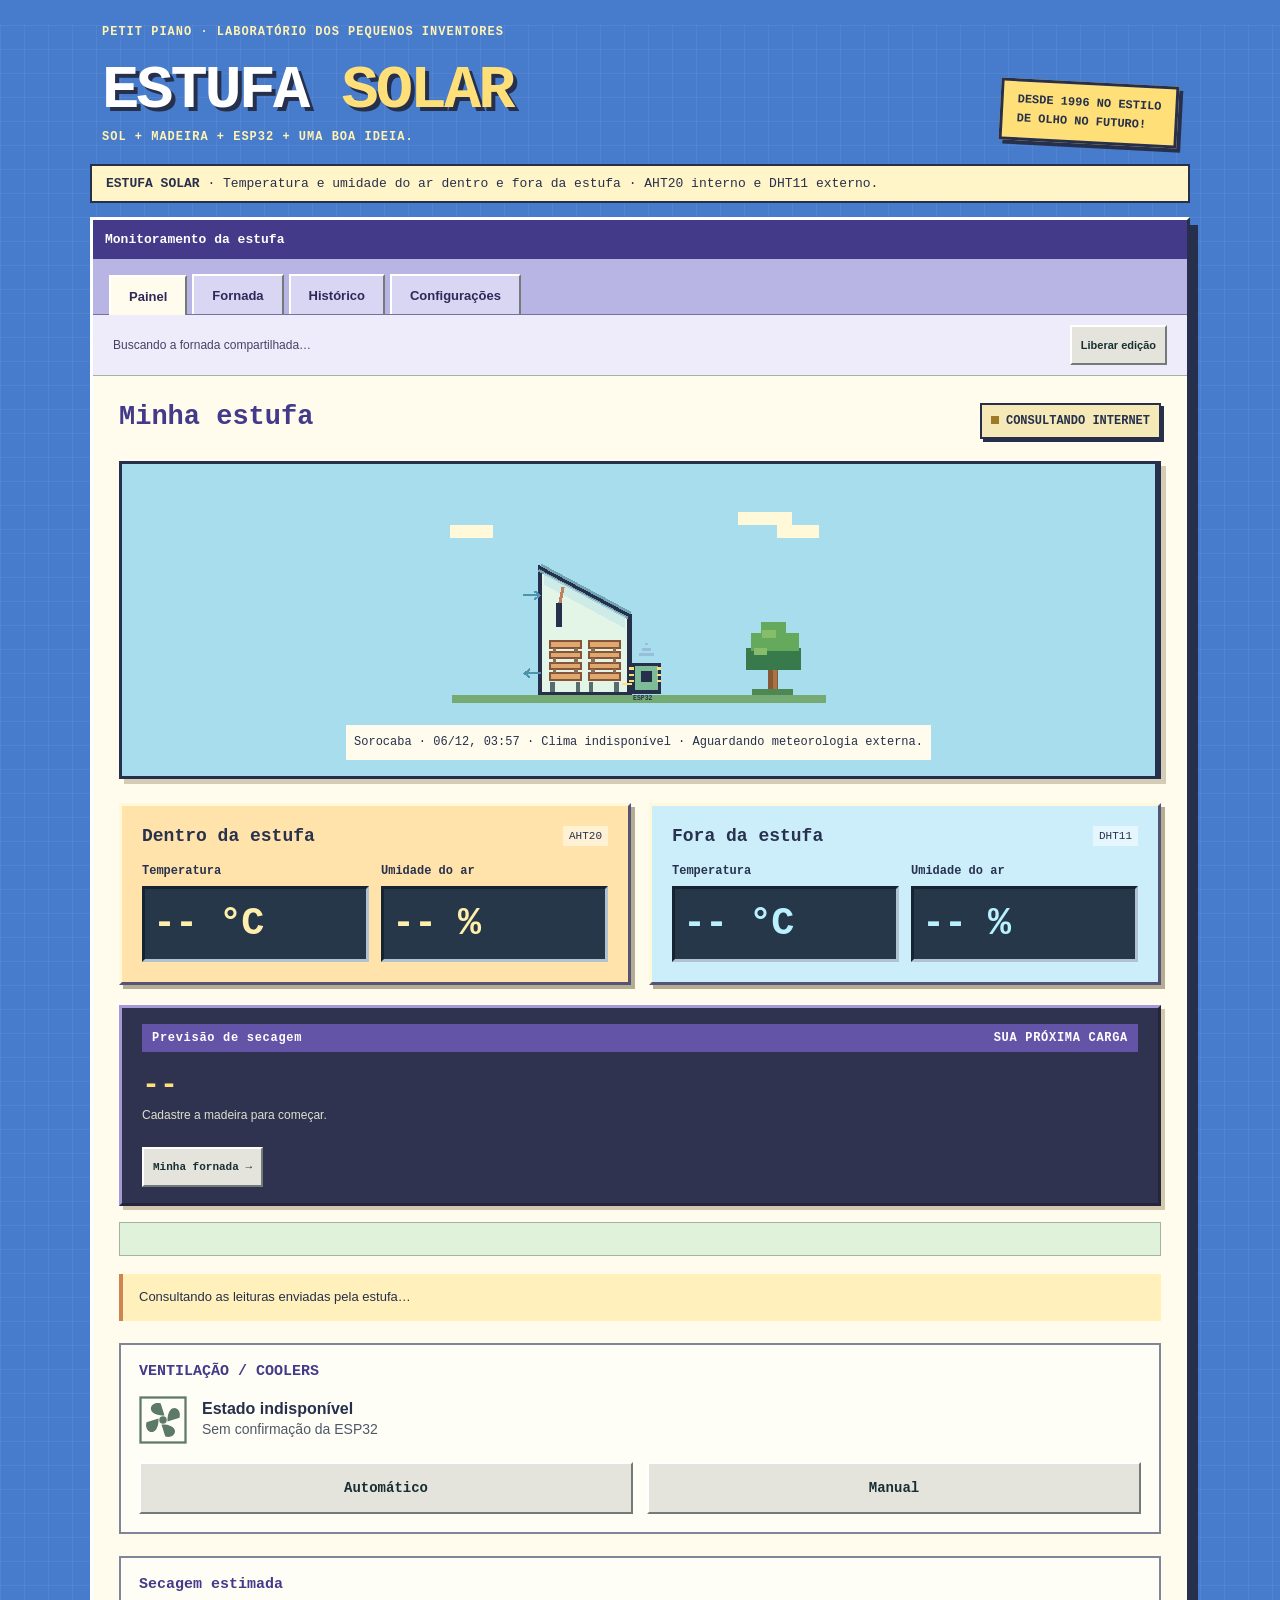
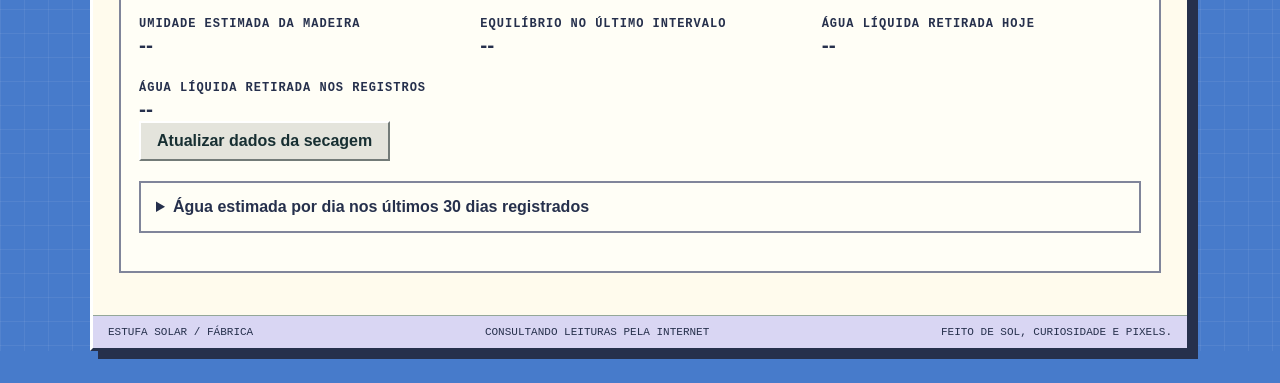
==== Estufa-Laboratorio.html @ 52ed2763 "Add files via upload" ====
<!doctype html>

<html lang="pt-BR">

<head><meta http-equiv="Content-Security-Policy" content="default-src 'self'; connect-src https://api.open-meteo.com https://geocoding-api.open-meteo.com https://power.larc.nasa.gov https://estufa-api.josequiriri132.workers.dev; img-src 'self' data:; style-src 'self' 'unsafe-inline'; script-src 'self' 'unsafe-inline'; base-uri 'none'; form-action 'none'"><meta charset="utf-8"><meta name="viewport" content="width=device-width,initial-scale=1"><meta name="theme-color" content="#092f38"><title>Estufa Solar — Fornadas e Secagem</title>

<style>

:root{font-family:Arial,Helvetica,sans-serif;color:#122c30;background:#103b43;font-size:15px}*{box-sizing:border-box}body{margin:0;background-image:radial-gradient(#ffffff19 1px,transparent 1px);background-size:12px 12px}a{color:#003b9a}button,input,select{font:inherit}button,.button{cursor:pointer;padding:9px 16px;background:#e4e4dc;color:#172f32;border:2px solid;border-color:#fff #737b78 #737b78 #fff;text-decoration:none;display:inline-block;font-weight:bold}button:hover,.button:hover{background:#f6f2d8}button:active{border-color:#737b78 #fff #fff #737b78}button:disabled{cursor:not-allowed;opacity:.55}.masthead{max-width:1100px;margin:30px auto 0;color:#fff;padding:0 12px}.eyebrow{font:12px 'Courier New',monospace;letter-spacing:2px;color:#acd4c9}.heading{display:flex;align-items:end;justify-content:space-between;gap:20px;margin:12px 0 20px}h1{font:700 clamp(26px,5vw,46px) 'Courier New',monospace;margin:4px 0;letter-spacing:-2px}h1 span{color:#ebd78c}.stamp{border:1px solid #94aca4;padding:9px 14px;font:12px 'Courier New',monospace;line-height:1.6;color:#d1e5da}.window{max-width:1100px;margin:0 auto 32px;background:#c7cfca;border:3px solid;border-color:#ebeee7 #16333b #16333b #ebeee7;box-shadow:10px 10px 0 #062a30}.titlebar{background:#092f38;color:#fff;display:flex;justify-content:space-between;align-items:center;padding:8px 12px;font:700 13px 'Courier New',monospace}.titlebar small{color:#e4d38d}.nav{padding:12px 16px 0;display:flex;gap:5px;border-bottom:1px solid #86998d}.nav button{padding:10px 18px;font-size:13px;border-bottom:0}.nav button[aria-selected=true]{background:#f5f3e7;transform:translateY(1px)}.content{background:#f5f3e7;padding:26px}.intro{display:flex;align-items:center;justify-content:space-between;gap:18px;margin-bottom:22px}h2{font:700 24px 'Courier New',monospace;margin:0 0 7px}.muted{color:#526a65;font-size:13px;line-height:1.6}.badge{white-space:nowrap;font:700 12px 'Courier New',monospace;border:1px solid #bba555;padding:9px;background:#f5e9b7}.badge.offline{background:#f3d7cb;border-color:#a45440}.badge.offline .dot{background:#a45440}.badge.online{background:#d2e8cc;border-color:#6b9364}.dot{display:inline-block;width:8px;height:8px;background:#9d7928;margin-right:7px}.online .dot{background:#2e7147}.meters{display:grid;grid-template-columns:1fr 1fr;gap:16px}.meter{background:#e3e7dc;padding:19px;border:1px solid #a3b3a6;position:relative}.label{font:700 12px 'Courier New',monospace;letter-spacing:1px}.display{background:#122d2c;color:#d6e7a8;padding:18px 15px;margin:14px 0 10px;font:700 clamp(38px,7vw,60px) 'Courier New',monospace;box-shadow:inset 2px 2px 0 #071e20;letter-spacing:-3px}.unit{font-size:25px;letter-spacing:0;color:#94bda5}.notice{padding:13px 16px;background:#f3e9bf;border-left:4px solid #ac8d38;margin:18px 0;font-size:13px;line-height:1.6}.lower{display:grid;grid-template-columns:1.15fr 1fr;gap:16px;margin:22px 0}.box{border:1px solid #a4b3a4;padding:18px;background:#fffef6}h3{font:700 15px 'Courier New',monospace;margin:0 0 16px}.readout{display:flex;justify-content:space-between;gap:15px;padding:10px 0;border-bottom:1px dotted #bec8bb;font-size:13px}.readout:last-child{border:0}.controls{display:flex;gap:8px;flex-wrap:wrap;margin:16px 0}.controls button{font-size:12px}.machine{display:flex;gap:15px;align-items:center}.fan{width:48px;height:48px;flex-shrink:0;color:#5d7969}.connection{font:12px 'Courier New',monospace;padding:11px;background:#e2e8df;line-height:1.7}.section-title{display:flex;justify-content:space-between;align-items:center;gap:10px;flex-wrap:wrap;margin:26px 0 15px}.section-title h3{margin:0}.charts{display:grid;grid-template-columns:1fr 1fr;gap:16px}.chart{border:1px solid #a4b3a4;padding:16px;background:#fffef6;min-width:0}.chart svg{width:100%;height:auto;display:block}.empty{height:190px;display:flex;align-items:center;justify-content:center;text-align:center;background:repeating-linear-gradient(0deg,transparent,transparent 35px,#526a6512 36px);color:#657a70;font:13px 'Courier New',monospace;padding:20px}.legend{font:11px 'Courier New',monospace;color:#526a65;margin-top:12px}.footerbar{font:11px 'Courier New',monospace;display:flex;justify-content:space-between;gap:12px;flex-wrap:wrap;padding:10px 15px;background:#dce1d7;border-top:1px solid #94a799}.under{max-width:1100px;margin:-14px auto 30px;text-align:center;color:#b0cac1;font:11px 'Courier New',monospace;line-height:1.8;padding:0 18px}.under a{color:#e8dcab}.import-row{display:flex;gap:12px;flex-wrap:wrap;align-items:center;margin:16px 0}input[type=file]{max-width:100%;font-size:13px}select{padding:7px;background:white;border:1px solid #9bad9f}.table-wrap{overflow:auto}table{width:100%;border-collapse:collapse;font-size:13px}th,td{text-align:left;padding:10px;border-bottom:1px solid #c7d0bf}th{font-family:'Courier New',monospace;background:#e9ecdf}.about-grid{display:grid;grid-template-columns:1fr 1fr;gap:16px}.about-grid p{line-height:1.7;font-size:14px}.status-live{font-size:12px}button:focus-visible,a:focus-visible,input:focus-visible,select:focus-visible{outline:3px solid #b5841e;outline-offset:3px}[hidden]{display:none!important}@media(max-width:720px){.masthead{margin-top:18px}.heading{align-items:start}.stamp{display:none}.window{margin:0 10px 24px;box-shadow:5px 5px 0 #062a30}.content{padding:18px 13px}.intro{align-items:start;flex-direction:column}.meters,.lower,.charts,.about-grid{grid-template-columns:1fr}.nav{padding:10px 7px 0}.nav button{padding:10px;font-size:12px}.titlebar{font-size:11px}.titlebar small{display:none}.display{font-size:54px}.meter{padding:15px}.lower{margin-top:16px}.under{margin-top:0}}


.lab-banner{max-width:1100px;margin:0 auto 14px;padding:13px 17px;background:#f5e9b7;border:2px solid #bb9d45;font:12px 'Courier New',monospace;line-height:1.6}
.form-grid,.result-grid{display:grid;grid-template-columns:repeat(3,minmax(0,1fr));gap:15px}.field{display:flex;flex-direction:column;gap:7px;font-size:13px}.field label,.field legend{font-weight:bold}.field input,.field select{width:100%;min-width:0;padding:10px;border:1px solid #9bad9f;background:#fffef6;color:#122c30}.field small{font-size:11px;line-height:1.5;color:#526a65}.span2{grid-column:span 2}.full{grid-column:1/-1}
.lab-form{border:1px solid #a4b3a4;background:#e9ecdf;padding:20px;margin:18px 0}.lab-form h3{margin-top:10px}
.batch-item{display:flex;justify-content:space-between;gap:15px;align-items:center;padding:15px 0;border-bottom:1px dotted #a4b3a4}.short-empty{height:100px}
.forecast-hero{background:#122d2c;color:#d6e7a8;padding:23px;margin:20px 0}.forecast-hero strong{display:block;font:700 27px 'Courier New',monospace;line-height:1.3;margin:12px 0}.forecast-hero span{font-size:12px;color:#cfdbc1}
.result-grid>div{padding:14px;border:1px solid #a4b3a4;background:#e9ecdf}.result-grid small{display:block;color:#526a65;line-height:1.5}.result-grid b{display:block;font:700 18px 'Courier New',monospace;margin-top:7px}
.checks{display:flex;flex-wrap:wrap;gap:18px;margin:18px 0}.checks label{display:flex;align-items:center;gap:8px;font-size:13px}
.summary-strip{border:1px solid #a4b3a4;padding:16px;background:#e3e7dc;margin-top:16px;font:13px 'Courier New',monospace}
details{border:1px solid #a4b3a4;padding:15px;background:#fffef6;margin:20px 0}summary{cursor:pointer;font-weight:bold}details p{font-size:13px;line-height:1.7}
.nav{flex-wrap:wrap}.notice a{font-weight:bold}.lab-form fieldset{border:0;padding:0;margin:15px 0}.lab-form legend{font:700 15px 'Courier New',monospace;padding-bottom:12px}.lab-status{min-height:25px}
@media(max-width:720px){.form-grid,.result-grid{grid-template-columns:1fr 1fr}.batch-item{display:block}.lab-banner{margin:0 10px 12px}.span2{grid-column:1/-1}}@media(max-width:460px){.form-grid,.result-grid{grid-template-columns:1fr}.span2{grid-column:auto}.forecast-hero strong{font-size:22px}.nav button{padding:10px 8px}}

.lab-banner{font:12px 'Courier New',monospace;padding:10px 14px}.arrival-clock{margin-top:20px;background:#20323e;border:3px solid;border-color:#eee2b9 #0b1820 #0b1820 #eee2b9;box-shadow:4px 4px 0 #b2b8ac;color:#f1e1a0}
.clock-title{display:flex;justify-content:space-between;gap:12px;background:#5c5378;color:#fff4d3;padding:9px 13px;font:700 12px 'Courier New',monospace;letter-spacing:.7px}
.clock-body{display:flex;align-items:center;gap:26px;padding:26px}.pixel-hourglass{width:88px;height:110px;flex-shrink:0;filter:drop-shadow(4px 4px 0 #0c2026)}.clock-copy{min-width:0}.clock-copy>.label{font-size:11px;color:#d2d6bf;letter-spacing:1px}
#time-main{font:700 clamp(28px,5vw,52px) 'Courier New',monospace;line-height:1.1;margin:13px 0;overflow-wrap:anywhere}.days-digits{font-size:clamp(48px,8vw,76px);letter-spacing:-4px}.days-unit{display:block;font:13px 'Courier New',monospace;letter-spacing:2px;margin-top:5px;text-transform:uppercase}
#time-caption{font-size:12px;line-height:1.6;color:#dce0ce;margin:10px 0 0}.clock-bottom{border-top:1px dotted #6d7b78;padding:14px 20px;font:11px 'Courier New',monospace;line-height:1.6;color:#d9e0c4}
.clock-track{height:10px;background:repeating-linear-gradient(90deg,#102732 0 15px,#20323e 15px 19px);border:1px solid #7d8978;margin-bottom:9px}.clock-track>div{height:100%;background:repeating-linear-gradient(90deg,#e8ca75 0 15px,transparent 15px 19px);transition:width .3s}
.clock-actions{display:flex;align-items:center;justify-content:space-between;gap:10px;margin-top:11px}.clock-actions small{font-size:10px}.clock-actions button{font-size:11px;padding:6px 9px}.at-target .clock-title{background:#397359}
.sand{animation:sand-fall 1.4s steps(3,end) infinite}@keyframes sand-fall{0%{transform:translateY(-3px);opacity:.6}50%{opacity:1}100%{transform:translateY(4px);opacity:.4}}
.wood-species{font:700 13px 'Courier New',monospace;margin:0 0 20px}.wood-species span{font:12px Arial,sans-serif;color:#526a65;margin-left:10px}.place-row{display:flex;gap:10px;align-items:end}.city-field{flex:1}.direction-field{max-width:350px}
#city-results button{text-align:left;font-size:12px}.lab-form{margin-top:24px}.batch-item .controls{flex-shrink:0}.summary-strip{font-size:12px;line-height:1.6}#climate-note{margin-bottom:0}#batch-message:empty,#batch-check:empty{display:none}
@media(max-width:720px){.clock-body{gap:17px;padding:21px 15px}.pixel-hourglass{width:65px;height:86px}.clock-title{font-size:10px;padding:9px}.clock-actions{align-items:start}.clock-bottom{padding:12px 15px}.batch-item .controls{margin-bottom:0}}
@media(prefers-reduced-motion:reduce){.sand{animation:none}.clock-track>div{transition:none}}
 .fornada-history-title{margin-top:0}.fornada-history-title h2{margin:0}
.fornada-log{border:1px solid #9aab9d;background:#fffef6;max-height:290px;overflow:auto}
.fornada-history-table{font-size:12px;min-width:790px}.fornada-history-table th{position:sticky;top:0;z-index:1;background:#e0e6da;font-size:11px}
.fornada-history-table th,.fornada-history-table td{padding:8px 9px;white-space:nowrap}
.fornada-name{max-width:195px;overflow:hidden;text-overflow:ellipsis}.fornada-place{max-width:135px;overflow:hidden;text-overflow:ellipsis}
.fornada-actions{display:flex;gap:5px}.fornada-actions button{padding:4px 7px;font-size:11px;font-weight:normal}
.selected-fornada{background:#f3efce}.history-empty{padding:20px!important;color:#526a65;text-align:center}
.history-feedback{display:flex;align-items:center;justify-content:space-between;gap:12px;font-size:12px;min-height:24px;margin-top:9px}
.history-feedback button{padding:5px 8px;font-size:11px;flex-shrink:0}.history-divider{border:0;border-top:1px solid #b2bda9;margin:24px 0}
@media(max-width:720px){.history-feedback{align-items:start;flex-wrap:wrap}.fornada-log{max-height:250px}}  .sync-bar{display:flex;align-items:center;gap:10px;flex-wrap:wrap;padding:10px 20px;border-bottom:1px solid #a2b2a4;font-size:12px;background:#e8ecdf}.sync-bar span{flex:1;min-width:190px}.sync-bar button{padding:6px 9px;font-size:11px}dialog{max-width:430px;background:#fffef6;border:3px outset #ccd4c9;color:#133640;padding:24px}dialog::backdrop{background:#082a32aa}dialog input{display:block;width:100%;margin-top:8px}button:disabled{opacity:.55;cursor:default}
/* Laboratório solar: edição para pequenos inventores */
:root{background:#477bcb;color:#26304c;font-size:16px}body{background-color:#477bcb;background-image:linear-gradient(90deg,#ffffff10 1px,transparent 1px),linear-gradient(#ffffff10 1px,transparent 1px);background-size:24px 24px}.masthead{margin-top:25px}.eyebrow{color:#fff3b4;font-weight:bold;letter-spacing:1px}h1{font-size:clamp(34px,6vw,62px);text-shadow:4px 4px #26304c;letter-spacing:-3px}h1 span{color:#ffe078}.stamp{background:#ffe078;color:#26304c;border:3px solid #26304c;box-shadow:4px 4px #26304c;transform:rotate(3deg);font-weight:bold}.window{background:#b8b5e5;border-color:#fff #26304c #26304c #fff;box-shadow:8px 8px #26304c}.titlebar{background:#433a89;padding:12px}.titlebar small{color:#ffe078}.lab-banner{background:#fff5c8;border:2px solid #26304c;color:#26304c;font-size:13px}.nav{background:#b8b5e5;border-color:#73729c;padding-top:15px}.nav button{background:#d9d6f3;color:#302858}.nav button[aria-selected=true]{background:#fffbed}.content{background:#fffbed}.sync-bar{background:#eeecfa;color:#474065}.intro h2{color:#433a89;font-size:27px}.muted{color:#4f5868;font-size:14px}.badge{border:2px solid #26304c;box-shadow:3px 3px #26304c}.meter{border:2px solid #26304c;background:#ffe3ad;box-shadow:4px 4px #ded4bb}.meter:nth-child(2){background:#cfeefa}.meter .label{font-size:14px;letter-spacing:0}.display{background:#29384c;color:#fff1a3;border:3px inset #647186;letter-spacing:-2px}.unit{color:#c6f2ea}.box,.chart,.lab-form,details{border:2px solid #80859a}.box h3{color:#433a89}.arrival-clock{background:#30334f;color:#ffe078;box-shadow:4px 4px #d3c8ae;border-color:#a49ad7 #24243d #24243d #a49ad7}.clock-title{background:#6454a7;color:white;padding:12px}.clock-track{height:16px}.clock-track>div{background:repeating-linear-gradient(90deg,#8de0ac 0 15px,transparent 15px 19px)}button,.button{min-height:40px}button:focus-visible,a:focus-visible,summary:focus-visible{outline:3px solid #a63d74;outline-offset:4px}.footerbar{background:#d9d6f3}.under{color:#fff5cb}.mission{display:grid;grid-template-columns:1.05fr 1fr;border:3px solid #26304c;box-shadow:5px 5px #d5ccb6;margin-bottom:27px;background:#d9eff2}.mission-art{padding:14px;background:#a8dded;border-right:3px solid #26304c;display:flex;align-items:center}.mission-art svg{width:100%;height:auto;max-height:235px}.mission-copy{padding:24px}.mission-copy h3{font-size:23px;line-height:1.2;margin:10px 0;color:#433a89}.mission-copy p{font-size:15px;line-height:1.6;margin:10px 0}.level-tag{font:bold 12px 'Courier New',monospace;background:#ffe078;display:inline-block;padding:6px 9px;border:2px solid #26304c}.discovery{display:grid;grid-template-columns:repeat(3,1fr);gap:12px;margin:23px 0}.discovery details{margin:0;background:#f2e9ff;padding:16px}.discovery details:nth-child(2){background:#e0f2da}.discovery details:nth-child(3){background:#fff0bc}.discovery summary{font:bold 15px 'Courier New',monospace;line-height:1.4}.discovery p{font-size:14px;line-height:1.6}.learning-caption{font:12px 'Courier New',monospace;color:#51516b;margin:24px 0 12px}.meters{margin-top:22px}.sand-top,.sand-bottom{transition:transform 1s}.connection{background:#e9e7f6}.notice{background:#fff0bc;border-color:#cd8450}.summary-strip{background:#e0f2da}.label{line-height:1.5}.readout{flex-wrap:wrap}.readout strong{overflow-wrap:anywhere}.days-unit{line-height:1.5}@media(max-width:720px){.mission{grid-template-columns:1fr}.mission-art{border-right:0;border-bottom:3px solid #26304c}.mission-art svg{max-height:185px}.mission-copy{padding:18px}.discovery{grid-template-columns:1fr}.nav button{flex:1 1 40%;font-size:13px}.clock-body{padding:20px 14px}.eyebrow{font-size:11px}h1{letter-spacing:-2px}.titlebar{line-height:1.5}.clock-title{flex-wrap:wrap}.days-unit{letter-spacing:1px}}

.cloud-drift{animation:cloud-drift 12s ease-in-out infinite alternate}.cloud-drift:nth-child(2){animation-delay:-5s}@keyframes cloud-drift{from{transform:translateX(-7px)}to{transform:translateX(9px)}}
.esp-signal{opacity:.18}.esp-online .esp-signal{animation:signal-pulse 1.5s steps(2,end) infinite}.esp-online .esp-signal:nth-child(2){animation-delay:.2s}.esp-online .esp-signal:nth-child(3){animation-delay:.4s}@keyframes signal-pulse{0%,100%{opacity:.2}50%{opacity:1}}
.kiln-wind{display:none}.kiln-wind.scheduled{display:inline}.wind-line{animation:wind-flow 1.8s ease-in-out infinite}.wind-line:nth-child(2){animation-delay:-.6s}.wind-line:nth-child(3){animation-delay:-1.2s}@keyframes wind-flow{0%{transform:translateX(-3px);opacity:.2}50%{opacity:1}100%{transform:translateX(6px);opacity:.2}}
@media(prefers-reduced-motion:reduce){.cloud-drift,.esp-online .esp-signal,.wind-line{animation:none}.esp-online .esp-signal{opacity:1}}


/* Organização simples, com a identidade visual de 1996. */
.intro .muted,.mission,.learning-caption,.discovery,.connection,.clock-actions small,#climate-note,#tab-fabrica,.lab-banner{display:none!important}
.env-grid{display:grid;grid-template-columns:1fr 1fr;gap:18px;margin:20px 0}.environment{padding:20px;border:3px solid;border-color:#fff9dc #555477 #555477 #fff9dc;box-shadow:4px 4px 0 #b5ad91}.environment.inside{background:#ffe3aa}.environment.outside{background:#cceefa}.environment h2{font:700 18px 'Courier New',monospace;margin:0 0 18px;color:#28324f}.environment .env-tag{float:right;font:11px 'Courier New',monospace;background:#ffffff80;padding:4px 6px}.environment .env-values{display:grid;grid-template-columns:1fr 1fr;gap:12px}.env-label{font:700 12px 'Courier New',monospace;color:#28324f;margin-bottom:8px}.env-number{background:#27374a;color:#ffefad;border:3px solid;border-color:#152332 #b1c3d0 #b1c3d0 #152332;padding:13px 8px;font:700 clamp(24px,3vw,40px) 'Courier New',monospace;white-space:nowrap;letter-spacing:-1px}.outside .env-number{color:#b9f1ff}.lower{grid-template-columns:1fr}.cooler-actions{display:flex;gap:14px;margin:18px 0 0}.cooler-actions button{flex:1;min-height:52px;font:700 14px 'Courier New',monospace}.cooler-actions button[aria-pressed=true]{background:#bfdac7;color:#173c2c;border-color:#4e7761 #f1fff3 #f1fff3 #4e7761}#cooler-command-status{font-size:13px;margin-bottom:0}#cooler-command-status:empty{display:none}.process-values h3{margin-bottom:22px}.process-values .form-grid{gap:22px}.process-values strong{font-size:21px}.settings-body .box{margin-bottom:18px}#settings-content[hidden]{display:none!important}#settings-content{margin-top:20px}#cooler-dialog{width:min(530px,92vw);border:4px solid;border-color:#fff6d8 #31304e #31304e #fff6d8;background:#fffbea;color:#28324f;padding:24px;box-shadow:8px 8px 0 #161a3355}#cooler-dialog::backdrop{background:#18214299}.schedule-times{display:flex;gap:18px;margin:20px 0}.schedule-times label{flex:1;font:700 13px 'Courier New',monospace}.schedule-times input{display:block;margin-top:8px;width:100%;padding:10px;border:2px inset #bbc6c7}.schedule-days{display:flex;flex-wrap:wrap;gap:10px;margin:18px 0}.schedule-days label{padding:7px 5px;background:#e4e7dc;font-size:13px}.settings-lock{padding:24px}.arrival-clock{padding:16px 20px;margin:0 0 16px}.clock-title{padding:7px 10px}.clock-body{padding:12px 0}.clock-copy>.label,#time-meta,.clock-track,.pixel-hourglass{display:none}#time-main{font:700 30px 'Courier New',monospace;margin:4px 0}.days-digits{font:700 42px 'Courier New',monospace;letter-spacing:-2px}.days-unit{font:12px 'Courier New',monospace}.clock-bottom{padding:0;border:0}.clock-actions{margin-top:6px}#time-caption{font-size:12px;margin:4px 0}.masthead{margin-top:18px}.masthead .eyebrow,.stamp,.under{display:none}.masthead h1{font-size:32px}.heading{margin:10px 0 18px}.sync-bar{font-size:12px}.titlebar small{display:none}
@media(max-width:800px){.env-grid{grid-template-columns:1fr}.env-number{font-size:34px}.environment h2{font-size:18px}}
@media(max-width:460px){.environment{padding:14px}.environment .env-values{gap:8px}.env-number{font-size:27px;padding:13px 6px}.schedule-times{flex-direction:column}.nav button{font-size:11px}.cooler-actions{gap:8px}.cooler-actions button{padding:10px 6px;font-size:12px}.env-label{font-size:11px}}
.environment,.env-grid,.env-values{min-width:0}#aviso:empty{display:none}@media(max-width:460px){.env-number{font-size:clamp(18px,5.8vw,26px);letter-spacing:-1px;padding:12px 5px}.env-label{font-size:10px}}.mission{display:block!important;margin:18px 0 24px}.mission-copy{display:none!important}.mission-art{width:100%;padding:16px!important}.mission-art svg{width:100%;max-width:720px;height:auto;display:block;margin:auto}.masthead .eyebrow{display:block!important}.masthead .stamp{display:block!important}.masthead h1{font-size:clamp(34px,6vw,62px)}.masthead{margin-top:25px}.heading{margin:12px 0 20px}.lab-banner{display:block!important}.kiln-wind:not(.coolers-active){opacity:0!important}.kiln-wind.coolers-active{opacity:1!important}.scene-tree{transform-origin:325px 199px}.scene-tree .tree-crown{animation:tree-breeze 5s ease-in-out infinite;transform-origin:325px 180px}@keyframes tree-breeze{0%,100%{transform:translateX(0)}50%{transform:translateX(1px)}}@media(max-width:720px){.masthead .stamp{font-size:9px;padding:6px;max-width:130px}.masthead .eyebrow{font-size:10px;letter-spacing:0}.heading{align-items:center;gap:8px}.mission-art{padding:10px!important}}@media(prefers-reduced-motion:reduce){.scene-tree .tree-crown{animation:none}}</style></head>

<body><header class="masthead"><div class="eyebrow">PETIT PIANO · LABORATÓRIO DOS PEQUENOS INVENTORES</div><div class="heading"><div><h1>ESTUFA <span>SOLAR</span></h1><div class="eyebrow">SOL + MADEIRA + ESP32 + UMA BOA IDEIA.</div></div><div class="stamp">DESDE 1996 NO ESTILO<br>DE OLHO NO FUTURO!</div></div></header>

<div class="lab-banner"><b>ESTUFA SOLAR</b> · Temperatura e umidade do ar dentro e fora da estufa · AHT20 interno e DHT11 externo. </div><main class="window"><div class="titlebar"><span>Monitoramento da estufa</span><small>PINUS ELLIOTTII / FORNADAS E SECAGEM</small></div><nav class="nav" role="tablist" aria-label="Seções da estufa"><button role="tab" id="tab-painel" aria-selected="true" aria-controls="painel">Painel</button><button role="tab" id="tab-fornada" aria-selected="false" aria-controls="fornada" tabindex="-1">Fornada</button><button role="tab" id="tab-historico" aria-selected="false" aria-controls="historico" tabindex="-1">Histórico</button><button role="tab" id="tab-fabrica" aria-selected="false" aria-controls="fabrica" tabindex="-1">04 · A fábrica</button><button role="tab" id="tab-configuracoes" aria-selected="false" aria-controls="configuracoes" tabindex="-1">Configurações</button></nav><div class="sync-bar"><span id="sync-status" role="status">Buscando a fornada compartilhada…</span><button id="sync-login" type="button">Liberar edição</button><button id="sync-migrate" type="button" hidden>Usar cadastro deste aparelho</button></div>
<dialog id="sync-auth"><form id="sync-auth-form"><h3>Entrar</h3><label for="sync-password">Senha</label><input id="sync-password" type="password" autocomplete="current-password" required><p id="sync-auth-message" role="status"></p><div class="controls"><button id="sync-auth-submit" type="submit">Entrar</button><button id="sync-auth-cancel" type="button">Cancelar</button></div></form></dialog>

<div class="content"><section id="painel" role="tabpanel" aria-labelledby="tab-painel"><div class="intro"><div><h2>Minha estufa</h2><div class="muted">Sensores de verdade. Descobertas a cada leitura.</div></div><div class="badge" id="badge"><span class="dot"></span><span id="conexao">CONSULTANDO INTERNET</span></div></div>

<div class="mission"><div class="mission-art" style="flex-direction:column"><svg viewBox="0 0 400 220" role="img" aria-label="Desenho em pixels: o sol aquece a estufa com tábuas de madeira; uma ESP32 envia as leituras pela internet." shape-rendering="crispEdges"><path class="sky-cloud-base" fill="#fff9d9" d="M20 42h40v12H20zm270-12h50v12h-50zm36 12h40v12h-40z"/><g class="sky-sun"><g fill="#ffc958"><path d="M74 26h36v36H74zM85 10h12v10H85zm0 58h12v10H85zM58 36h10v12H58zm58 0h10v12h-10z"/></g><path fill="#26304c" d="M83 37h5v6h-5zm17 0h5v6h-5z"/><path fill="#26304c" d="M83 47h4v5h14v-5h4v8h-4v3H87v-3h-4z"/><path d="M124 70l32 20m-15-35 33 20" stroke="#f6b54b" stroke-width="6"/></g><g id="kiln-side"><path d="M107 82L191 127V200H107Z" fill="#e2f5e6" stroke="#26304c" stroke-width="4"/><path d="M107 82L191 127" stroke="#70a5b1" stroke-width="8"/><path d="M107 82L191 127" stroke="#26304c" stroke-width="3"/><path d="M111 87L187 128V139L111 98Z" fill="#c7e7e8" opacity=".7"/><path d="M125 115V138" stroke="#26304c" stroke-width="5"/><path d="M126 115l3-15" stroke="#bd8360" stroke-width="3"/><g fill="#dfa96d" stroke="#87543b" stroke-width="2"><path d="M117 151h29v6h-29zm0 10h29v6h-29zm0 10h29v6h-29zm0 10h29v6h-29zM153 151h29v6h-29zm0 10h29v6h-29zm0 10h29v6h-29zm0 10h29v6h-29z"/></g><g stroke="#8b6f52" stroke-width="3"><path d="M121 157v4m20-4v4m-20 6v4m20-4v4m-20 6v4m20-4v4m16-24v4m20-4v4m-20 6v4m20-4v4m-20 6v4m20-4v4"/></g><path d="M119 189v9m24-9v9m12-9v9m24-9v9" stroke="#596d6d" stroke-width="4"/><path d="M91 108h16m-5-4 5 4-5 4M108 181H93m5-4-5 4 5 4" fill="none" stroke="#4f92ac" stroke-width="2"/></g><path d="M25 201h350v8H25z" fill="#75ab72"/><g id="scene-esp" transform="translate(37 108) scale(.5)"><path fill="#26304c" d="M312 126h56v58h-56z"/><path fill="#7cbd97" d="M319 133h42v44h-42z"/><path fill="#26304c" d="M329 142h22v21h-22z"/><path d="M317 137h-9m9 12h-9m9 12h-9m51-24h9m-9 12h9m-9 12h9M294 166h18" stroke="#ffe078" stroke-width="4"/><g stroke="#433a89" stroke-width="5"><path class="esp-signal" d="M326 111h28"/><path class="esp-signal" d="M331 101h18"/><path class="esp-signal" d="M337 91h6"/></g><text x="315" y="196" font-family="monospace" font-weight="bold" font-size="12" fill="#26304c">ESP32</text></g><g class="scene-tree" aria-label="Árvore ao lado da estufa"><path fill="#875837" d="M321 157h9v42h-9z"/><path fill="#a97544" d="M325 173h4v26h-4z"/><g class="tree-crown"><path fill="#397a4c" d="M308 145h34v12h10v21h-52v-21h8z"/><path fill="#65a95d" d="M314 133h24v10h12v17h-45v-17h9z"/><path fill="#86bd6b" d="M315 140h13v8h-13zm-7 17h12v7h-12z"/></g><path fill="#4d8854" d="M306 196h38v5h-38z"/></g><g class="kiln-wind" id="kiln-wind" fill="none" stroke="#377fa1" stroke-width="2.5"><title>Vento acompanha o comando recebido dos coolers. Giro não monitorado.</title><path class="wind-line" d="M139 130h29q10 0 10-7t-10-7"/><path class="wind-line" d="M137 138h39q8 0 8 7t-8 7"/><path class="wind-line" d="M143 144h18"/></g></svg><p id="sky-caption" style="font:12px Courier New,monospace;line-height:1.6;background:#fffbed;color:#26304c;padding:8px;margin:10px 0 0">Consultando clima de Sorocaba…</p></div><div class="mission-copy"><span class="level-tag">FASE 01 · ENERGIA DO SOL</span><h3>Missão: madeira seca!</h3><p>O sol aquece. O ar circula. A madeira vai perdendo água. E uma plaquinha chamada <b>ESP32</b> conta essa história pela internet!</p><p><b>Este laboratório existe de verdade.</b> Os números abaixo vêm da nossa estufa.</p></div></div><div class="learning-caption">CLIQUE PARA DESCOBRIR ↓</div><div class="discovery"><details><summary>01 · O que o sol faz?</summary><p>A luz do sol vira calor dentro da estufa. Esse calor ajuda a água a sair da madeira, aos poucos. Em dias diferentes, a secagem também muda!</p></details><details><summary>02 · Quem conta os números?</summary><p>O sensor mede a temperatura e a umidade do ar. A ESP32 lê esses valores e os envia pela internet para este painel. É uma pequena ponte entre o mundo físico e a tela!</p></details><details><summary>03 · Já dá para fazer música?</summary><p>A madeira vai virar parte de um pequeno piano! Antes disso, precisamos cuidar da secagem. O computador estima o prazo, e uma medição da madeira confirma quando ela está pronta.</p></details></div><div class="env-grid"><section class="environment inside" aria-label="Medidas internas"><h2>Dentro da estufa <span class="env-tag">AHT20</span></h2><div class="env-values"><div><div class="env-label">Temperatura</div><div class="env-number"><span id="temperatura">--</span> °C</div></div><div><div class="env-label">Umidade do ar</div><div class="env-number"><span id="umidade">--</span> %</div></div></div></section><section class="environment outside" aria-label="Medidas externas"><h2>Fora da estufa <span class="env-tag">DHT11</span></h2><div class="env-values"><div><div class="env-label">Temperatura</div><div class="env-number"><span id="external-temperature">--</span> °C</div></div><div><div class="env-label">Umidade do ar</div><div class="env-number"><span id="external-humidity">--</span> %</div></div></div><span id="external-status" hidden></span></section></div>
<article class="arrival-clock" id="time-remaining" aria-labelledby="time-heading">
<div class="clock-title"><span id="time-heading">Previsão de secagem</span><span id="time-goal">SUA PRÓXIMA CARGA</span></div>
<div class="clock-body">
<svg class="pixel-hourglass" viewBox="0 0 80 100" aria-hidden="true" shape-rendering="crispEdges">
<path d="M12 4H68V12H60V25L46 43V57L60 75V88H68V96H12V88H20V75L34 57V43L20 25V12H12Z" fill="#0c222b"/>
<path d="M20 8H60V12H56V25L42 43V57L56 75V88H60V92H20V88H24V75L38 57V43L24 25V12H20Z" fill="#d5e9d9"/>
<path class="sand-top" d="M28 16H52V24L40 38L28 24Z" fill="#e6c66e"/>
<path class="sand-bottom" d="M28 84V77L40 65L52 77V84Z" fill="#e6c66e"/>
<path class="sand" d="M38 43H42V49H38ZM38 53H42V59H38Z" fill="#b39340"/>
<path d="M10 2H70V8H10ZM10 92H70V98H10Z" fill="#eedb9f"/>
</svg>
<div class="clock-copy"><div class="label">TEMPO ATÉ A META DE UMIDADE</div><div id="time-main" aria-live="polite">--</div><p id="time-caption">Cadastre a madeira para começar.</p></div>
</div>
<div class="clock-bottom"><div class="clock-track" aria-hidden="true"><div id="time-meter-fill"></div></div><div id="time-meta">Pinus elliottii · sua próxima carga</div><div class="clock-actions"><small>Estimativa pelo ar medido; confirme a meta na madeira.</small><button id="timer-edit" type="button">Minha fornada →</button></div></div>
</article><div class="summary-strip" id="load-summary"></div><p class="muted" id="climate-note"></p>
<div class="notice" id="aviso" role="status">Consultando as leituras enviadas pela estufa…</div>

<div class="lower"><article class="box"><h3>VENTILAÇÃO / COOLERS</h3><div class="machine"><svg class="fan" viewBox="0 0 64 64" aria-hidden="true"><rect x="2" y="2" width="60" height="60" fill="none" stroke="currentColor" stroke-width="3"/><circle cx="32" cy="32" r="5" fill="currentColor"/><path d="M30 26C8 24 15 6 29 10L34 26M38 30C40 8 58 15 54 29L38 34M34 38C56 40 49 58 35 54L30 38M26 34C24 56 6 49 10 35L26 30" fill="currentColor"/></svg><div><strong id="coolers">Estado indisponível</strong><div class="muted">Sem confirmação da ESP32</div></div></div><div class="cooler-actions"><button id="cooler-auto" type="button" aria-pressed="false">Automático</button><button id="cooler-manual" type="button" aria-pressed="false">Manual</button></div><p id="cooler-command-status" role="status" aria-live="polite"></p><span id="cooler-schedule-applied" hidden></span></article>

</div>


<article class="box process-values" style="margin:16px 0"><h3>Secagem estimada</h3>
<div class="form-grid"><div><div class="label">UMIDADE ESTIMADA DA MADEIRA</div><strong id="estimated-mc">--</strong></div><div><div class="label">EQUILÍBRIO NO ÚLTIMO INTERVALO</div><strong id="equilibrium-mc">--</strong></div><div><div class="label">ÁGUA LÍQUIDA RETIRADA HOJE</div><strong id="daily-water">--</strong></div><div><div class="label">ÁGUA LÍQUIDA RETIRADA NOS REGISTROS</div><strong id="estimated-water">--</strong></div></div>
<button id="process-refresh" type="button">Atualizar dados da secagem</button>
<details><summary>Água estimada por dia nos últimos 30 dias registrados</summary><div class="table-wrap"><table><thead><tr><th>Data</th><th>Horas cobertas</th><th>Saída kg</th><th>Reabsorção kg</th><th>Saldo kg</th></tr></thead><tbody id="daily-process"></tbody></table></div></details>
</article>
<div class="connection">&gt; MADEIRA: cadastre sua carga na aba Fornada.<br>&gt; ACOMPANHAMENTO: o tempo até a meta aparece acima.</div></section>



<section id="fornada" role="tabpanel" aria-labelledby="tab-fornada" hidden>
<div class="intro"><div><h2>Fornada</h2></div><button type="button" id="start-new">Nova fornada +</button></div>

<form id="batch-form" class="lab-form"><input id="batch-id" type="hidden">
<h3 id="form-title">Dados da fornada</h3>
<div class="wood-species">PINUS ELLIOTTII <span>Madeira desta versão</span></div>
<div class="form-grid">
<div class="field"><label for="b-length">Comprimento (mm)</label><input id="b-length" type="number" min="1" max="10000" step="1" value="1000" required></div>
<div class="field"><label for="b-width">Largura (mm)</label><input id="b-width" type="number" min="1" max="2000" step="1" value="200" required></div>
<div class="field"><label for="b-thickness">Espessura (mm)</label><input id="b-thickness" type="number" min="1" max="500" step="1" value="22" required></div>
<div class="field"><label for="b-quantity">Quantidade de tábuas</label><input id="b-quantity" type="number" min="1" max="10000" step="1" value="16" required></div>

<div class="field"><label for="b-initial">Umidade inicial (%)</label><input id="b-initial" type="number" min="1" max="200" step=".1" value="60" required></div>
<div class="field"><label for="b-target">Umidade desejada (%)</label><input id="b-target" type="number" min="7" max="30" step=".1" value="18" required></div>
</div>
<div class="controls"><button type="submit">Salvar e acompanhar →</button></div>
<p id="batch-check" class="muted"></p>
</form>
<div id="batch-message" class="muted" role="status"></div>
<div class="controls"><button id="close-batch" type="button" disabled>Encerrar fornada selecionada</button></div>
<details><summary>Guardar meus cadastros</summary><div class="controls"><button id="export-simple" type="button">Salvar uma cópia</button><label class="button" for="import-simple">Abrir uma cópia</label><input id="import-simple" type="file" accept=".json,application/json"></div><p id="backup-status" class="muted"></p></details>


<span id="source-note" hidden></span>
</section>
<section id="historico" role="tabpanel" aria-labelledby="tab-historico" hidden><div class="section-title fornada-history-title"><h2>Histórico de fornadas</h2><span class="muted" id="fornada-count">0 fornadas</span></div>
<div class="fornada-log" role="region" aria-label="Histórico de fornadas" tabindex="0">
<table class="fornada-history-table"><thead><tr><th>Início</th><th>Fornada</th><th>Local</th><th>Tábuas / volume</th><th>Meta</th><th>Situação</th><th>Ações</th></tr></thead><tbody id="fornada-history-body"></tbody></table></div>
<div class="history-feedback" role="status"><span id="history-message"></span><button id="undo-delete" type="button" hidden>Desfazer exclusão</button></div>
<hr class="history-divider"><h3>LEITURAS DOS SENSORES</h3><h2>A secagem, hora a hora</h2><div class="import-row"><button id="usar-esp" type="button">Atualizar histórico</button><a class="button" id="baixar-csv" hidden>Baixar CSV do dia</a></div><div class="import-row"><label class="button" for="arquivo">Abrir CSV da estufa</label><input id="arquivo" type="file" accept=".csv,text/csv"><label for="dia">Dia:</label><select id="dia" disabled><option>Sem registros</option></select></div><div id="mensagem-csv" class="notice" role="status">Abra esta aba para consultar as leituras guardadas na estufa.</div><div class="charts"><article class="chart"><h3>TEMPERATURA / °C</h3><div id="grafico-t" class="empty">SEM REGISTROS DE TEMPERATURA</div><div class="legend">Média por hora. Barras: mínima e máxima entre amostras.</div></article><article class="chart"><h3>UMIDADE DO AR / %</h3><div id="grafico-u" class="empty">SEM REGISTROS DE UMIDADE</div><div class="legend">Lacunas indicam horas sem registros.</div></article></div><div class="section-title"><h3>REGISTROS POR HORA</h3><span class="muted">Mínima / média / máxima entre amostras</span></div><div class="table-wrap"><table><thead><tr><th>Hora</th><th>Amostras</th><th>Temperatura °C</th><th>Umidade %</th></tr></thead><tbody id="tabela"><tr><td colspan="4">Aguardando leituras do histórico ou um arquivo CSV.</td></tr></tbody></table></div></section>

<section id="configuracoes" role="tabpanel" aria-labelledby="tab-configuracoes" hidden><h2>Configurações</h2><div id="settings-locked" class="settings-lock">Entre com sua senha para acessar os ajustes.</div><div id="settings-content" class="settings-body" hidden><article class="box"><h3>Conexão e diagnóstico</h3><div class="readout"><span>Controle atual</span><strong id="modo">Aguardando ESP32</strong></div><div class="readout"><span>Horário da última amostra</span><strong id="hora-dispositivo">Aguardando ESP32</strong></div><div class="readout"><span>Último envio recebido</span><strong id="ultima">Nenhum</strong></div><div class="readout"><span>Relógio de Brasília</span><strong id="relogio">--:--</strong></div></article><article class="box"><h3>Estufa e instalação</h3><div class="field"><label for="b-separator">Altura dos separadores (mm)</label><input form="batch-form" id="b-separator" type="number" min="5" max="100" step=".1" value="15" required><small>Altura do espaço entre uma camada e outra.</small></div><h3 style="margin-top:26px">ONDE ESTÁ A ESTUFA</h3>
<div class="place-row"><div class="field city-field"><label for="city-query">Cidade no Brasil</label><input form="batch-form" id="city-query" value="Sorocaba" minlength="3" autocomplete="off"></div><button id="find-city" type="button">Buscar cidade</button></div>
<p class="muted" id="chosen-city" role="status">Sorocaba / São Paulo</p><div class="controls" id="city-results"></div>
<div class="field direction-field"><label for="b-direction">O coletor está voltado para</label><select form="batch-form" id="b-direction"><option value="N">Norte</option><option value="S">Sul</option><option value="L">Leste</option><option value="O">Oeste</option></select></div>
<p class="muted">Os dados climáticos são escolhidos automaticamente pelo local.</p>
<button type="submit" form="batch-form">Salvar dados da estufa</button></article><details id="physical-parameters"><summary>Dados da estufa e ajuste do modelo</summary><p>Geometria e perdas vêm do memorial. Os valores abaixo são cenários iniciais ajustáveis, ainda não medições da montagem. Circulação pelos canais e renovação externa são grandezas diferentes.</p><div class="form-grid">
<div class="field"><label for="physical-density">Densidade básica (kg/m³)</label><input id="physical-density" data-physical="density" type="number" min="250" max="900" step="1"></div><div class="field"><label for="physical-diffusivity">Difusividade de referência a 25 °C (m²/s)</label><input id="physical-diffusivity" data-physical="diffusivity" type="number" min="0.000000000001" max="0.00000001" step="any"></div><div class="field"><label for="physical-activation">Energia de ativação (J/mol)</label><input id="physical-activation" data-physical="activation" type="number" min="0" max="80000" step="100"></div><div class="field"><label for="physical-solarFactor">Fator solar da cobertura (g)</label><input id="physical-solarFactor" data-physical="solarFactor" type="number" min="0.1" max="0.95" step=".01"></div><div class="field"><label for="physical-ua">Perdas da envoltória UA (W/K)</label><input id="physical-ua" data-physical="ua" type="number" min="1" max="30" step=".01"></div><div class="field"><label for="physical-circulation">Circulação pelos canais com coolers ligados (m³/h)</label><input id="physical-circulation" data-physical="circulation" type="number" min="0" max="1000" step="1"></div><div class="field"><label for="physical-exchangeFan">Renovação externa forçada adicional (m³/h)</label><input id="physical-exchangeFan" data-physical="exchangeFan" type="number" min="0" max="100" step="1"></div><div class="field"><label for="physical-freeArea">Fração livre das escotilhas (0 a 1)</label><input id="physical-freeArea" data-physical="freeArea" type="number" min="0" max="1" step=".01"></div></div><button id="save-physical" type="button">Salvar parâmetros desta fornada</button><h3>MEDIÇÃO DE REFERÊNCIA DA MADEIRA</h3><p>Registre uma leitura de instrumento ou método de referência para corrigir o estado estimado. Não registre uma estimativa do próprio painel como se fosse medição.</p><div class="form-grid"><div class="field"><label for="wood-reading">Umidade medida em base seca (%)</label><input id="wood-reading" type="number" min="1" max="200" step=".1"></div><div class="field"><label for="wood-reading-time">Data e hora da medição em Brasília</label><input id="wood-reading-time" type="datetime-local"></div></div><div class="controls"><button id="save-wood-reading" type="button">Registrar medição</button><button id="fit-model" type="button">Ajustar cinética pelas medições</button></div><p id="calibration-message" class="muted" role="status"></p></details><details><summary>Dados do cálculo</summary><p id="process-status" class="muted">Cadastre uma fornada para integrar as condições medidas.</p><p id="process-coverage" class="muted"></p><p id="process-limit" class="muted"></p><p id="process-source" class="muted" role="status"></p></details></div></section><section id="fabrica" role="tabpanel" aria-labelledby="tab-fabrica" hidden><h2>Antes da primeira nota</h2><p class="muted">Uma visita aos bastidores dos pianinhos.</p><div class="about-grid"><article class="box"><h3>DA MADEIRA AO INSTRUMENTO</h3><p>O cuidado começa antes da montagem. Nesta estufa solar, acompanhamos o ambiente de secagem da madeira que faz parte da nossa fábrica.</p><p>O painel reúne a temperatura e a umidade relativa do ar. Essas informações ajudam a observar como o ambiente muda ao longo do dia.</p></article><article class="box"><h3>PEQUENA CENTRAL, GRANDES CUIDADOS</h3><div class="readout"><span>Local</span><strong>Sorocaba / SP</strong></div><div class="readout"><span>Sensor</span><strong>AHT20 interno + DHT11 externo</strong></div><div class="readout"><span>Controle</span><strong>ESP32 + MOSFET</strong></div><div class="readout"><span>Ventilação</span><strong>Dois coolers</strong></div><p>A leitura do ar não substitui a medição da umidade da madeira para decidir quando ela está pronta.</p></article></div><p><a class="button" href="https://www.mercadolivre.com.br/up/MLBU3884237698?attributes=COLOR:MLBU3884237698&amp;matt_tool=38524122&amp;pdp_filters=item_id:MLB4579053767&amp;ua=rNKNXKmY3kH18UFE-gS6eGVm_mvNcnv8zVlTipP7hT9YYxs9#origin=share&amp;sid=share&amp;wid=MLB4579053767&amp;action=copy" target="_blank" rel="noopener">Visitar os pianinhos</a></p></section></div>

<footer class="footerbar"><span>ESTUFA SOLAR / FÁBRICA</span><span id="rodape-status">CONSULTANDO LEITURAS PELA INTERNET</span><span>FEITO DE SOL, CURIOSIDADE E PIXELS.</span></footer></main><div class="under">Um painel com alma de 1996 e cuidado de hoje.<br>Versão consolidada 0.7 · fornadas sincronizadas e cálculo integrado.</div>

<dialog id="cooler-dialog"><h2>Programação automática</h2><div class="schedule-times"><label>Início <input id="cooler-start" type="time" value="09:00" required></label><label>Término <input id="cooler-end" type="time" value="18:00" required></label></div><div class="schedule-days"><label><input type="checkbox" data-cooler-day="0" checked> Dom</label><label><input type="checkbox" data-cooler-day="1" checked> Seg</label><label><input type="checkbox" data-cooler-day="2" checked> Ter</label><label><input type="checkbox" data-cooler-day="3" checked> Qua</label><label><input type="checkbox" data-cooler-day="4" checked> Qui</label><label><input type="checkbox" data-cooler-day="5" checked> Sex</label><label><input type="checkbox" data-cooler-day="6" checked> Sáb</label></div><p id="cooler-dialog-error" role="status"></p><div class="controls"><button id="cooler-dialog-cancel" type="button">Cancelar</button><button id="cooler-dialog-confirm" type="button">Confirmar automático</button></div></dialog><script>



'use strict';

const $=id=>document.getElementById(id);

const tabs=['painel','fornada','historico','configuracoes'];

function abrir(nome){if(nome==='configuracoes'&&!window.configLiberada){window.configPendente=true;setTimeout(()=>window.solicitarConfiguracoes?.(),0);return;}if(nome==='batches')nome='fornada';if(!tabs.includes(nome))nome='painel';tabs.forEach(id=>{const ativo=id===nome;$('tab-'+id).setAttribute('aria-selected',String(ativo));$('tab-'+id).tabIndex=ativo?0:-1;$(id).hidden=!ativo;});}

tabs.forEach((id,i)=>{$('tab-'+id).addEventListener('click',()=>{abrir(id);history.replaceState(null,'','#'+id);});$('tab-'+id).addEventListener('keydown',e=>{if(['ArrowRight','ArrowLeft','Home','End'].includes(e.key)){e.preventDefault();const n=e.key==='Home'?0:e.key==='End'?tabs.length-1:(i+(e.key==='ArrowRight'?1:tabs.length-1))%tabs.length;abrir(tabs[n]);$('tab-'+tabs[n]).focus();}});});

abrir(location.hash.slice(1));

function relogio(){$('relogio').textContent=new Date().toLocaleTimeString('pt-BR',{timeZone:'America/Sao_Paulo',hour:'2-digit',minute:'2-digit',second:'2-digit'});}

relogio();setInterval(relogio,1000);

let registros=[],fonte='csv',geracao=0,estadoOcupado=false,diasOcupado=false,historicoOcupado=false,ultimoRecebimento=0;

function parseCSV(text){const linhas=text.replace(/^\uFEFF/,'').trim().split(/\r?\n/);const cab=linhas.shift().split(',').map(v=>v.trim());const exigidos=['data_hora_Brasilia','epoch','temperatura_C','umidade_relativa_pct'];if(!exigidos.every(n=>cab.includes(n)))throw Error('Formato não reconhecido. Use o CSV exportado pelo programa EstufaAHT20Historico.');const pos=Object.fromEntries(cab.map((v,i)=>[v,i]));const vistos=new Set();const dados=[];for(const linha of linhas){const col=linha.split(',');const data=col[pos.data_hora_Brasilia]?.trim();const t=Number(col[pos.temperatura_C]),u=Number(col[pos.umidade_relativa_pct]),epoch=Number(col[pos.epoch]);if(!/^\d{4}-\d{2}-\d{2}[ T]\d{2}:\d{2}:\d{2}$/.test(data)||!col[pos.temperatura_C]?.trim()||!col[pos.umidade_relativa_pct]?.trim()||!Number.isFinite(t)||!Number.isFinite(u)||t< -40||t>85||u<0||u>100||!Number.isFinite(epoch)||epoch<=0||vistos.has(epoch))continue;const h=Number(data.slice(11,13)),m=Number(data.slice(14,16));if(h>23||m>59)continue;const esperado=new Date(epoch*1000-10800000).toISOString().slice(0,19);if(esperado!==data.replace(' ','T'))continue;vistos.add(epoch);dados.push({dia:data.slice(0,10),hora:h,t,u,epoch});}if(!dados.length)throw Error('O arquivo não contém amostras válidas.');return dados.sort((a,b)=>a.epoch-b.epoch);}

function agrupar(dados){return Array.from({length:24},(_,h)=>{const l=dados.filter(r=>r.hora===h);if(!l.length)return null;const res=k=>{const vs=l.map(r=>r[k]);return {min:Math.min(...vs),max:Math.max(...vs),media:vs.reduce((a,b)=>a+b,0)/vs.length};};return {hora:h,n:l.length,t:res('t'),u:res('u')};});}

const fmt=n=>n.toLocaleString('pt-BR',{minimumFractionDigits:1,maximumFractionDigits:1});

function desenhar(id,horas,chave){const box=$(id),validos=horas.filter(Boolean);box.className='';if(!validos.length){box.className='empty';box.textContent='SEM REGISTROS';return;}let min=chave==='u'?0:Math.floor(Math.min(...validos.map(r=>r.t.min))/5)*5-2,max=chave==='u'?100:Math.ceil(Math.max(...validos.map(r=>r.t.max))/5)*5+2;if(max-min<10)max=min+10;const x=h=>43+h/23*370,y=v=>172-(v-min)/(max-min)*143;let svg='<svg viewBox="0 0 440 210" role="img" aria-label="Médias horárias de '+(chave==='t'?'temperatura':'umidade')+'"><rect width="440" height="210" fill="#fffef6"/>';for(let i=0;i<5;i++){const v=min+(max-min)*i/4;svg+='<line x1="43" x2="413" y1="'+y(v)+'" y2="'+y(v)+'" stroke="#dbe1d1"/><text x="37" y="'+(y(v)+4)+'" text-anchor="end" font-size="10" fill="#526a65">'+fmt(v)+'</text>';}let ultimo=null;horas.forEach((r,h)=>{if(r){svg+='<line x1="'+x(h)+'" x2="'+x(h)+'" y1="'+y(r[chave].min)+'" y2="'+y(r[chave].max)+'" stroke="#226f60" stroke-width="6" opacity=".3"/>';if(ultimo!==null)svg+='<line x1="'+x(ultimo.hora)+'" y1="'+y(ultimo[chave].media)+'" x2="'+x(h)+'" y2="'+y(r[chave].media)+'" stroke="#226f60" stroke-width="2"/>';svg+='<circle cx="'+x(h)+'" cy="'+y(r[chave].media)+'" r="4" fill="#226f60"><title>'+String(h).padStart(2,'0')+'h: '+fmt(r[chave].media)+(chave==='t'?' °C':' %')+' / '+r.n+' amostras</title></circle>';ultimo=r;}else ultimo=null;});[0,6,12,18,23].forEach(h=>{svg+='<text x="'+x(h)+'" y="195" text-anchor="middle" font-size="11" fill="#526a65">'+h+'h</text>';});box.innerHTML=svg+'</svg>';}



function renderizar(horas){desenhar('grafico-t',horas,'t');desenhar('grafico-u',horas,'u');$('tabela').replaceChildren();for(let h=0;h<24;h++){const r=horas[h],tr=document.createElement('tr');const valores=r?[String(h).padStart(2,'0')+':00',r.n,[r.t.min,r.t.media,r.t.max].map(fmt).join(' / '),[r.u.min,r.u.media,r.u.max].map(fmt).join(' / ')]:[String(h).padStart(2,'0')+':00','0','Sem registros','Sem registros'];valores.forEach(v=>{const td=document.createElement('td');td.textContent=v;tr.append(td);});$('tabela').append(tr);}}

function exibirCSV(){renderizar(agrupar(registros.filter(r=>r.dia===$('dia').value)));}

function escolherDias(dias,anterior){$('dia').replaceChildren();dias.forEach(d=>{const o=document.createElement('option');o.value=d;o.textContent=d.split('-').reverse().join('/');$('dia').append(o);});$('dia').disabled=!dias.length;if(dias.includes(anterior))$('dia').value=anterior;if(!dias.length){const o=document.createElement('option');o.value='';o.textContent='Sem registros';$('dia').append(o);}}

let ultimaAmostraInternet=null;
function atualizarEstado(){window.dispatchEvent(new Event('live-refresh'));}
function verificarIdadeInternet(){}
function semConexao(){/* A simulação local não depende da conexão com a internet. */}
function diaValido(d){if(typeof d!=='string'||!/^\d{4}-\d{2}-\d{2}$/.test(d))return false;const t=new Date(d+'T00:00:00Z');return Number.isFinite(t.getTime())&&t.toISOString().slice(0,10)===d;}

function converterAmostras(amostras){if(!Array.isArray(amostras))throw Error('Histórico inválido');const vistos=new Set();const validas=[];for(const r of amostras){if(!Array.isArray(r)||r.length!==3||!r.every(Number.isFinite))continue;const [minuto,t,u]=r;if(!Number.isInteger(minuto)||minuto<0||minuto>=1440||t< -40||t>85||u<0||u>100||vistos.has(Math.floor(minuto/5)))continue;vistos.add(Math.floor(minuto/5));validas.push({hora:Math.floor(minuto/60),t,u});}if(amostras.length&&!validas.length)throw Error('Nenhuma amostra válida');return validas;}

$('dia').addEventListener('change',()=>window.dispatchEvent(new Event('history-day')));

$('usar-esp').addEventListener('click',atualizarEstado);

$('arquivo').addEventListener('change',async e=>{const f=e.target.files[0];if(!f)return;const g=++geracao;try{if(f.size>2000000)throw Error('Use um CSV de até 2 MB.');const novos=parseCSV(await f.text());if(g!==geracao)return;registros=novos;fonte='csv';window.dispatchEvent(new CustomEvent('process-csv-import',{detail:novos}));$('baixar-csv').hidden=true;escolherDias([...new Set(registros.map(r=>r.dia))].sort().reverse(),'');$('mensagem-csv').textContent=registros.length+' amostras do arquivo '+f.name+'. Arquivo local; sem envio ao servidor. Use Atualizar histórico para voltar às leituras da nuvem.';exibirCSV();}catch(err){if(g===geracao)$('mensagem-csv').textContent=err.message+' O histórico anterior foi mantido.';}});

setInterval(verificarIdadeInternet,1000);

window.addEventListener('offline',semConexao);

document.addEventListener('visibilitychange',()=>{if(!document.hidden){verificarIdadeInternet();atualizarEstado();}});

atualizarEstado();setInterval(atualizarEstado,30000);





</script><script>
/* Modelo de laboratório v0.1. Hipóteses explícitas; não é curva validada de Pinus. */
(function(root){
'use strict';
const C={area:0.66442*1.220,depth:0.585,length:1.220,boardLength:1.000,pileTop:0.342,base:0.058,sticker:0.015,sideGap:0.070,gap:0.045,ua:5.8059166,latent:2400/3600,density:500};
const finite=(x,a,b)=>Number.isFinite(Number(x))&&Number(x)>=a&&Number(x)<=b;
function validate(b){
 const e=[];
 if(!b||b.species!=='pinus_elliottii')return ['Este protótipo aceita somente Pinus elliottii.'];
 for(const [key,min,max,label] of [['length',1,10000,'comprimento'],['width',1,2000,'largura'],['thickness',1,500,'espessura'],['quantity',1,10000,'quantidade'],['initial',1,200,'umidade inicial'],['target',7,30,'umidade final']])if(!finite(b[key],min,max))e.push('Confira '+label+'.');
 if(b.separator!==undefined&&!finite(b.separator,5,100))e.push('Use separadores de 5 a 100 mm.');
 if(!Number.isInteger(Number(b.quantity)))e.push('A quantidade deve ser inteira.');
 if(Number(b.initial)<=Number(b.target))e.push('A umidade inicial precisa superar a meta.');
 if(!b.name||b.name.trim().length>80)e.push('Use um nome com até 80 caracteres.');
 if(!Number.isFinite(Date.parse(b.start+'-03:00')))e.push('Informe uma data de início válida no horário de Brasília.');
 return e;
}
function capacity(b){
 const l=Number(b.length)/1000,w=Number(b.width)/1000,t=Number(b.thickness)/1000,n=Number(b.quantity);
 const perLayer=Math.max(0,Math.floor((C.depth-2*C.sideGap+C.gap+1e-9)/(w+C.gap)));
 const sticker=Number(b.separator??15)/1000;
 const layers=Math.max(0,Math.floor((C.pileTop-C.base+sticker+1e-9)/(t+sticker)));
 const max=perLayer*layers;
 return {volume:l*w*t*n,perLayer,layers,max,fits:l<=C.boardLength+1e-9&&n<=max&&max>0,lengthFits:l<=C.boardLength+1e-9};
}
function solar(day,lat,lon,direction,tilt,dni,dhi){
 const date=new Date(day+'T12:00:00Z');if(!Number.isFinite(date.getTime()))throw Error('Data solar inválida');
 const year=date.getUTCFullYear(),doy=(date-Date.UTC(year,0,0))/86400000;
 const yrDays=(Date.UTC(year+1,0,1)-Date.UTC(year,0,1))/86400000;
 const r=Math.PI/180,L=lat*r,B=tilt*r,az=({N:0,L:90,S:180,O:270})[direction]*r;
 const gamma=2*Math.PI/yrDays*(Math.floor(doy)-1);
 const decl=.006918-.399912*Math.cos(gamma)+.070257*Math.sin(gamma)-.006758*Math.cos(2*gamma)+.000907*Math.sin(2*gamma)-.002697*Math.cos(3*gamma)+.00148*Math.sin(3*gamma);
 const eot=229.18*(.000075+.001868*Math.cos(gamma)-.032077*Math.sin(gamma)-.014615*Math.cos(2*gamma)-.040849*Math.sin(2*gamma));
 let h=0;
 for(let m=5;m<1440;m+=10){
  const hour=((m+eot+4*lon+180)/4-180)*r;
  const up=Math.sin(L)*Math.sin(decl)+Math.cos(L)*Math.cos(decl)*Math.cos(hour);
  if(up<=0)continue;
  const north=Math.cos(L)*Math.sin(decl)-Math.sin(L)*Math.cos(decl)*Math.cos(hour);
  const east=-Math.cos(decl)*Math.sin(hour);
  const cosInc=Math.max(0,up*Math.cos(B)+(north*Math.cos(az)+east*Math.sin(az))*Math.sin(B));
  const ghi=dni*up+dhi;
  h+=(dni*cosInc+dhi*(1+Math.cos(B))/2+.2*ghi*(1-Math.cos(B))/2)/6/1000;
 }
 return h;
}
function estimate(b,env,observations=[]){
 const errors=validate(b);if(errors.length)throw Error(errors.join(' '));
 const cap=capacity(b);
 const m0=cap.volume*C.density;
 const start=Date.parse(b.start+'-03:00'),now=Number(env.epoch)||Date.now(),elapsed=Math.max(0,(now-start)/86400000);
 const valid=observations.filter(x=>x.valid===true&&Number.isFinite(x.mc)&&x.mc>=7&&x.mc<=18&&Number.isFinite(x.epoch)&&x.epoch>=start&&x.epoch<=now).sort((a,b)=>a.epoch-b.epoch);
 const latest=valid.at(-1),current=latest?latest.mc:Number(b.initial);
 const stale=latest&&(now-latest.epoch)>15*60000;
 const usable=!!latest&&!stale&&env.sensorOnline!==false;
 const assumed=usable?current:Number(b.initial);
 const water=Math.max(0,m0*(assumed-Number(b.target))/100);
 const h=env.manualH?Number(env.h):solar(env.day,Number(env.lat),Number(env.lon),env.direction,Number(env.tilt),Number(env.dni),Number(env.dhi));
 if(!Number.isFinite(h)||h<0)throw Error('Confira os parâmetros solares.');
 const gain=Number(env.g),frac=Number(env.useful);
 const useful=A=>A*h*gain*frac;
 const daily=useful(C.area),latent=water*C.latent;
 const status=usable&&latest.mc<=Number(b.target)?'meta':'estimativa';
 const low=daily>0?latent/(daily*1.5):null;
 const high=daily>0?latent/(daily*.5):null;
 const rate=valid.length>1?(valid[0].mc-latest.mc)/((latest.epoch-valid[0].epoch)/86400000):null;
 const room=Number(env.airT),vent=Number(env.vent),ambient=Number(env.ambient);
 const losses=(C.ua+1.1*1005*vent/3600)*Math.max(0,room-ambient);
 return {cap,m0,water,h,daily,latent,low,high,elapsed,current:usable?latest.mc:null,status,rate,hasFresh:usable,stale:!!stale,source:usable?'sensor simulado válido':'entrada inicial; progresso não confirmado',losses,
 warnings:[!cap.fits?'A carga ultrapassa o arranjo do memorial.':null,Number(b.initial)>30?'Umidade inicial acima de 30% exige uma fonte adequada; medidores de pinos fornecem apenas indicação aproximada nessa região.':null,'Janela energética experimental: não inclui um modelo cinético validado por espessura nem prevê defeitos.'].filter(Boolean)};
}
const api={C,validate,capacity,solar,estimate};
if(typeof module!=='undefined'&&module.exports)module.exports=api;
else root.EstufaModel=api;
})(typeof window!=='undefined'?window:globalThis);

</script><script>
/* v0.6: observador higrotérmico reduzido. Todas as umidades em base seca.
   Coeficientes não medidos permanecem cenários explícitos, nunca precisão certificada. */
(function(root,factory){const api=factory(typeof module==='object'&&module.exports?require('./model.js'):root.EstufaModel);if(typeof module==='object'&&module.exports)module.exports=api;else root.EstufaDrying=api;})(typeof globalThis==='object'?globalThis:this,function(M){
'use strict';
const DAY=86400000,HOUR=3600000,MAX_GAP=15*60000;
const DEFAULTS=Object.freeze({density:500,diffusivity:1.25e-10,activation:25000,fsp:30,freeMultiplier:4,solarFactor:.55,ua:M.C.ua,airVolume:.4743,openingIn:.01,openingOut:.01,freeArea:.5,openingHeight:.60,discharge:.60,circulation:100,exchangeFan:0,rateScale:1});
const bounds={density:[250,900],diffusivity:[1e-12,1e-8],activation:[0,80000],fsp:[20,40],freeMultiplier:[1,10],solarFactor:[.1,.95],ua:[1,30],airVolume:[.1,5],openingIn:[0,.05],openingOut:[0,.05],freeArea:[0,1],openingHeight:[.05,2],discharge:[.1,1],circulation:[0,1000],exchangeFan:[0,100],rateScale:[.1,10]};
function params(input={}){const p={...DEFAULTS};for(const [k,v] of Object.entries(input)){if(!(k in bounds))continue;if(!Number.isFinite(v)||v<bounds[k][0]||v>bounds[k][1])throw Error('Parâmetro inválido: '+k);p[k]=v;}return p;}
const clamp=(v,a,b)=>Math.min(b,Math.max(a,v));
function emc(t,rh){if(!Number.isFinite(t)||t<0||t>80||!Number.isFinite(rh)||rh<0||rh>100)return null;const h=Math.min(.999,rh/100),w=349+1.29*t+.0135*t*t,k=.805+.000736*t-.00000273*t*t,k1=6.27-.00938*t-.000303*t*t,k2=1.91+.0407*t-.000293*t*t,x=k*h;return 1800/w*(x/(1-x)+(k1*x+2*k1*k2*x*x)/(1+k1*x+k1*k2*x*x));}
function saturation(t){return 610.94*Math.exp(17.625*t/(t+243.04));}
function ratio(t,rh){const pv=clamp(rh,0,100)/100*saturation(t);return .62198*pv/(101325-pv);}
function rhFromRatio(t,w){return clamp(100*(101325*w/(.62198+w))/saturation(t),0,100);}
function latent(t){return 2501000-2361*t;}
function wetBulb(t,rh){const w=ratio(t,rh),h=1.006*t+w*(2501+1.86*t);let lo=-30,hi=t;for(let i=0;i<35;i++){const mid=(lo+hi)/2,hh=1.006*mid+ratio(mid,100)*(2501+1.86*mid);if(hh>h)hi=mid;else lo=mid;}return (lo+hi)/2;}
function fanSchedule(epoch){const h=new Date(epoch-3*HOUR).getUTCHours();return h>=9&&h<18;}
function geometry(b,p){const cap=M.capacity(b),layers=Math.ceil(Number(b.quantity)/Math.max(1,cap.perLayer));return {dryMass:cap.volume*p.density,surface:2*Number(b.length)*Number(b.width)*Number(b.quantity)/1e6,channels:Math.max(1,layers-1)*Number(b.separator??15)/1000*Number(b.length)/1000,thickness:Number(b.thickness)/1000};}
function exchange(t,out,p){const ai=p.openingIn*p.freeArea,ao=p.openingOut*p.freeArea;if(!ai||!ao)return p.exchangeFan||0;const aeq=1/Math.sqrt(1/ai**2+1/ao**2);return 3600*p.discharge*aeq*Math.sqrt(2*9.81*p.openingHeight*Math.abs(t-out)/(273.15+Math.max(t,out)))+p.exchangeFan;}
function kinetics(mc,b,e,p){
 if(!Number.isFinite(mc)||mc<0||!Number.isFinite(e.t)||e.t<0||e.t>80||!Number.isFinite(e.rh)||e.rh<0||e.rh>100)return null;
 const geo=geometry(b,p),woodT=Number.isFinite(e.woodT)?e.woodT:e.t;if(woodT<0||woodT>80)return null;
 const woodRH=clamp(e.rh*saturation(e.t)/saturation(woodT),0,100),eq=emc(woodT,woodRH);
 const velocity=(e.fans===true?p.circulation:0)/3600/geo.channels;
 const length=Number(b.length)/1000,nu=1.5e-5,dv=2.5e-5*((e.t+273.15)/298.15)**1.8,re=velocity*length/nu;
 const hm=dv/length*Math.max(1,.664*Math.sqrt(re)*Math.cbrt(nu/dv));
 const h=clamp(woodRH,.5,99.5),dmdh=(emc(woodT,h+.1)-emc(woodT,h-.1))/.002;
 const rhoV=saturation(woodT)/(461.5*(woodT+273.15));
 const kfilm=hm*geo.surface*rhoV/(geo.dryMass*Math.max(.01,dmdh));
 const diff=p.diffusivity*Math.exp(-p.activation/8.314*(1/(woodT+273.15)-1/298.15))*(mc>p.fsp?p.freeMultiplier:1);
 const kdiff=Math.PI**2*diff/geo.thickness**2;
 const k=3600*p.rateScale/(1/kdiff+1/kfilm);
 return {eq,k,velocity,hm,diff,geo,woodT};
}
function step(mc,b,e,hours,p,previous){
 const k=kinetics(mc,b,e,p);if(!k||hours<=0)return {mc,loss:0,gain:0,unusable:true};
 const next=k.eq+(mc-k.eq)*Math.exp(-k.k*hours);
 let delta=(mc-next)*k.geo.dryMass/100,limit='difusão/superfície';
 // Adsorção é permitida: o modelo nunca força queda em ar acima do equilíbrio.
 if(delta>0){
  const tw=wetBulb(e.t,e.rh),hc=k.hm*1.2*1005; // analogia calor/massa, Lewis ~1
  const heatCap=Math.max(0,hc*k.geo.surface*(e.t-tw))*hours*3600/latent(tw);
  const q=exchange(e.t,e.outT,p),rhoDry=(101325-e.rh/100*saturation(e.t))/(287.05*(273.15+e.t));
  const ventCap=Math.max(0,q*rhoDry*(ratio(e.t,e.rh)-ratio(e.outT,e.outRH)))*hours;
  const stored=previous?Math.max(0,p.airVolume*(rhoDry*ratio(e.t,e.rh)-previous.rhoV)):0;
  if(heatCap<delta){delta=heatCap;limit='transferência de calor';}
  if(ventCap+stored<delta){delta=ventCap+stored;limit='renovação/armazenamento no ar';}
 }
 return {mc:Math.max(0,mc-delta/k.geo.dryMass*100),loss:Math.max(0,delta),gain:Math.max(0,-delta),eq:k.eq,limit,k:k.k,velocity:k.velocity,temperature:k.woodT};
}
function monthEnv(c,epoch){const key=['JAN','FEB','MAR','APR','MAY','JUN','JUL','AUG','SEP','OCT','NOV','DEC'][new Date(epoch).getUTCMonth()];return {outT:c?.parameter?.T2M?.[key],outRH:c?.parameter?.RH2M?.[key],source:'média mensal externa'};}
function outside(c,weather,epoch){const idx=Math.floor(epoch/HOUR),r=weather?.get?weather.get(idx):null;return r&&Number.isFinite(r.outT)&&Number.isFinite(r.outRH)?r:monthEnv(c,epoch);}
function normalize(rows,now=Infinity){const out=new Map();for(const r of rows||[]){const epoch=r.epoch,t=r.t,rh=r.rh??r.u;if(r.valid!==true||!['device','cloud','import'].includes(r.source)||!Number.isFinite(epoch)||epoch>now||!Number.isFinite(t)||t<0||t>80||!Number.isFinite(rh)||rh<0||rh>100)continue;out.set(epoch,{...r,epoch,t,rh});}return [...out.values()].sort((a,b)=>a.epoch-b.epoch);}
function woodReadings(rows,b,now){return (rows||[]).filter(r=>r.batch===b.id&&['device','manual'].includes(r.source)&&r.valid===true&&r.calibrated===true&&Number.isFinite(r.mc)&&r.mc>=1&&r.mc<=200&&Number.isFinite(r.epoch)&&r.epoch>=Date.parse(b.start+'-03:00')&&r.epoch<=now).sort((a,b)=>a.epoch-b.epoch);}
function integrate(b,c,rows,wood=[],options={}){
 const p=params(options.parameters),now=options.now??Date.now(),start=Date.parse(b.start+'-03:00'),air=normalize(rows,now),wr=woodReadings(wood,b,now);
 let mc=Number(b.initial),ref=start,loss=0,gain=0,covered=0,wi=0,last=null;const days={},failures=(rows||[]).filter(r=>r.valid===false&&Number.isFinite(r.epoch)).map(r=>r.epoch);
 const blocked=(a,z)=>failures.some(t=>t>a&&t<z);
 // Cada observação confiável ancora o estado; os totais de água continuam identificados como estimados.
 for(let i=0;i<air.length-1;i++){
  const a=air[i],z=air[i+1];if(z.epoch<=start||a.epoch>=now)continue;
  const rawDt=z.epoch-a.epoch;if(rawDt>MAX_GAP||rawDt<=0||blocked(a.epoch,z.epoch))continue;
  let left=Math.max(start,a.epoch),right=Math.min(now,z.epoch);
  while(wi<wr.length&&wr[wi].epoch<=left){mc=wr[wi].mc;ref=wr[wi].epoch;wi++;}
  while(left<right){
   const stop=Math.min(right,left+5*60000,wi<wr.length&&wr[wi].epoch>left?wr[wi].epoch:Infinity),mid=(left+stop)/2,f=(mid-a.epoch)/rawDt;
   const ext=outside(c,options.weather,mid);if(!Number.isFinite(ext.outT)||!Number.isFinite(ext.outRH)){left=stop;continue;}
   const e={t:a.t+(z.t-a.t)*f,rh:a.rh+(z.rh-a.rh)*f,...ext,fans:typeof a.coolers==='boolean'?a.coolers:fanSchedule(mid),woodT:Number.isFinite(a.woodT)?a.woodT:undefined};
   const s=step(mc,b,e,(stop-left)/HOUR,p,last);if(!s.unusable){mc=s.mc;loss+=s.loss;gain+=s.gain;covered+=stop-left;last={...e,eq:s.eq,limit:s.limit,epoch:stop,rhoV:(101325-e.rh/100*saturation(e.t))/(287.05*(e.t+273.15))*ratio(e.t,e.rh)};
    const day=new Date(mid-3*HOUR).toISOString().slice(0,10);days[day]??={loss:0,gain:0,hours:0};days[day].loss+=s.loss;days[day].gain+=s.gain;days[day].hours+=(stop-left)/HOUR;
   }left=stop;
   if(wi<wr.length&&wr[wi].epoch===left){mc=wr[wi].mc;ref=wr[wi].epoch;wi++;}
  }
 }
 while(wi<wr.length){mc=wr[wi].mc;ref=wr[wi].epoch;wi++;}
 const anchor=wr.at(-1),horizon=air.at(-1)?.epoch??start;
 // Cobertura após a última medição da madeira: só esse trecho determina a continuidade do estado atual.
 let sinceAnchor=0;for(let i=0;i<air.length-1;i++){if(air[i+1].epoch-air[i].epoch<=MAX_GAP&&!blocked(air[i].epoch,air[i+1].epoch))sinceAnchor+=Math.max(0,Math.min(now,air[i+1].epoch)-Math.max(anchor?.epoch??start,air[i].epoch));}
 const duration=Math.max(0,now-(anchor?.epoch??start)),coverage=duration?Math.min(1,sinceAnchor/duration):1;
 return {mc,loss,gain,netLoss:loss-gain,coveredHours:covered/HOUR,elapsedHours:Math.max(0,now-start)/HOUR,coverage,days,last,anchor,horizon,parameters:p,air,reference:ref,wood:wr.at(-1),mass:geometry(b,p).dryMass};
}
// Cenário de futuro: resolve simultaneamente balanço sensível/latente, renovação e cinética.
function futureHour(mc,b,c,epoch,irradiance,p,weather,previousT){
 const ext=outside(c,weather,epoch);if(!Number.isFinite(ext.outT)||!Number.isFinite(ext.outRH))return null;
 const solar=Math.max(0,irradiance)*M.C.area*p.solarFactor;
 const fans=fanSchedule(epoch),geo=geometry(b,p);
 const heatCapacity=geo.dryMass*(1500+4180*mc/100)+p.airVolume*1.2*1005;
 const previous=Number.isFinite(previousT)?previousT:ext.outT;
 function evaluate(rate){let a=0,z=80;for(let i=0;i<30;i++){const t=(a+z)/2,q=exchange(t,ext.outT,p),balance=(p.ua+1.2*1005*q/3600)*(t-ext.outT)+heatCapacity*(t-previous)/3600+rate*latent(t)/3600-solar;if(balance>0)z=t;else a=t;}const t=(a+z)/2;
  const q=exchange(t,ext.outT,p),w=ratio(ext.outT,ext.outRH)+(q>0?rate/(1.2*q):rate>0?100:0),rh=rhFromRatio(t,w);
  const k=kinetics(mc,b,{t,rh,fans},p);if(!k)return null;
  const amount=(mc-(k.eq+(mc-k.eq)*Math.exp(-k.k)))*geo.dryMass/100;
  const vapourCap=q>0?Math.max(0,1.2*q*(ratio(t,100)-ratio(ext.outT,ext.outRH))):0;
  return {t,rh,rate:Math.min(Math.max(0,amount),vapourCap),eq:k.eq,k:k.k,source:ext.source};
 }
 let lo=0,hi=Math.min(5,geo.dryMass*mc/100),e=evaluate(0);if(!e)return null;
 if(e.eq>mc){return {mc:e.eq+(mc-e.eq)*Math.exp(-e.k),t:e.t,rh:e.rh,rate:0,eq:e.eq};}
 for(let i=0;i<22;i++){const mid=(lo+hi)/2,r=evaluate(mid);if(r&&r.rate>mid)lo=mid;else hi=mid;}
 const rate=(lo+hi)/2;e=evaluate(rate);return {...e,mc:Math.max(0,mc-rate/geo.dryMass*100),rate};
}
function solarAt(c,epoch,direction,irradiation){
 const date=new Date(epoch-3*HOUR),hour=date.getUTCHours()+.5,doy=(Date.UTC(date.getUTCFullYear(),date.getUTCMonth(),date.getUTCDate())-Date.UTC(date.getUTCFullYear(),0,0))/DAY;
 const lat=c.lat*Math.PI/180,dec=.409*Math.sin(2*Math.PI*doy/365-1.39),daylight=24/Math.PI*Math.acos(clamp(-Math.tan(lat)*Math.tan(dec),-1,1)),rise=12-daylight/2;
 const x=(hour-rise)/daylight;if(x<=0||x>=1)return 0;
 return irradiation(c,epoch,direction)*1000*Math.PI/(2*daylight)*Math.sin(Math.PI*x);
}
function forecastFuture(mc,b,c,anchor,p,irradiation,weather,initialTemperature){if(mc<=Number(b.target))return {hours:0,days:0};let x=mc,temperature=initialTemperature;for(let h=0;h<24*180;h++){
 const t=anchor+h*HOUR,met=weather?.get?.(Math.floor(t/HOUR));
 const ratioDay=met&&Number.isFinite(met.solar)?irradiation(c,t,b.direction||'N')/Math.max(.1,c.parameter.ALLSKY_SFC_SW_DWN[['JAN','FEB','MAR','APR','MAY','JUN','JUL','AUG','SEP','OCT','NOV','DEC'][new Date(t).getUTCMonth()]]):1;
 const solar=met&&Number.isFinite(met.solar)?met.solar*ratioDay:solarAt(c,t,b.direction||'N',irradiation);
 const r=futureHour(x,b,c,t,solar,p,weather,temperature);if(!r)return {hours:null,reason:'clima indisponível'};x=r.mc;temperature=r.t;
 if(x<=Number(b.target))return {hours:h+1,days:Math.ceil((h+1)/24)};
 }return {hours:null,reason:'meta não alcançada em 180 dias no cenário'};}
function fitCalibration(b,c,rows,wood,parameters,weather){
 const valid=woodReadings(wood,b,Date.now());if(valid.length<2)return null;const first=valid[0],last=valid.at(-1);if(last.epoch-first.epoch<6*HOUR||first.mc-last.mc<.5)return null;
 const fitBatch={...b,start:new Date(first.epoch-3*HOUR).toISOString().slice(0,16),initial:first.mc};
 const pre=integrate(fitBatch,c,rows,[],{now:last.epoch,parameters,weather});if(pre.coverage<.9)return null;
 let lo=.1,hi=10;const predict=scale=>integrate(fitBatch,c,rows,[],{now:last.epoch,parameters:{...parameters,rateScale:scale},weather}).mc;
 const slow=predict(lo),fast=predict(hi);if(Math.abs(slow-fast)<.1)return {valid:false,message:'A cinética não é identificável nesse intervalo; a secagem foi limitada por calor ou renovação.'};if(last.mc>slow||last.mc<fast)return {valid:false,message:'Medições fora da faixa do modelo; revisar vazões, sensores e parâmetros.'};
 for(let i=0;i<22;i++){const mid=(lo+hi)/2;if(predict(mid)>last.mc)lo=mid;else hi=mid;}
 return {valid:true,rateScale:(lo+hi)/2,count:valid.length,start:first.epoch,end:last.epoch,scope:'ajuste na carga observada; não valida outras cargas'};
}
return {DEFAULTS,bounds,params,emc,saturation,ratio,rhFromRatio,wetBulb,kinetics,step,exchange,geometry,normalize,integrate,forecastFuture,fitCalibration,fanSchedule,DAY,HOUR,MAX_GAP};
});

</script><script>
/* Planejador automático v0.2: estimativa energética preliminar, não modelo cinético validado. */
(function(root){
const M=typeof module!=='undefined'&&module.exports?require('./model.js'):root.EstufaModel;
const DAY=86400000,MONTHS=['JAN','FEB','MAR','APR','MAY','JUN','JUL','AUG','SEP','OCT','NOV','DEC'];
function climateValid(c){
 if(!c||!Number.isFinite(c.lat)||!Number.isFinite(c.lon)||!c.parameter)return false;
 return MONTHS.every(k=>{
 const p=c.parameter,g=p.ALLSKY_SFC_SW_DWN?.[k],d=p.ALLSKY_SFC_SW_DIFF?.[k],t=p.T2M?.[k],u=p.RH2M?.[k];
 return Number.isFinite(g)&&g>=0&&g<=15&&Number.isFinite(d)&&d>=0&&d<=g&&Number.isFinite(t)&&t>=-50&&t<=55&&Number.isFinite(u)&&u>=0&&u<=100;});
}
const cache=new Map();
function irradiation(c,epoch,direction){
 const date=new Date(epoch).toISOString().slice(0,10),month=MONTHS[new Date(epoch).getUTCMonth()];
 const key=c.lat+','+c.lon+','+date+','+direction;
 if(cache.has(key))return cache.get(key);
 const ghi=c.parameter.ALLSKY_SFC_SW_DWN[month],dhi=c.parameter.ALLSKY_SFC_SW_DIFF[month],b=28*Math.PI/180;
 const horizontal=M.solar(date,c.lat,c.lon,'N',0,1,0);
 const tilted=M.solar(date,c.lat,c.lon,direction,28,1,0);
 const ratio=horizontal>1e-9?tilted/horizontal:0;
 const h=(ghi-dhi)*ratio+dhi*(1+Math.cos(b))/2+.2*ghi*(1-Math.cos(b))/2;
 cache.set(key,h);return h;
}
function forecast(b,c,obs=[],now=Date.now(),environment={}){
 const errors=M.validate(b);if(errors.length)return {status:'invalid',message:errors[0]};
 const cap=M.capacity(b);if(!cap.fits)return {status:'capacity',cap,message:'Revise o empilhamento e os separadores.'};
 if(!climateValid(c))return {status:'climate',cap,message:'Aguardando clima do local.'};
 const D=typeof module!=='undefined'&&module.exports?require('./drying-model.js'):root.EstufaDrying;
 let parameters;try{parameters=D.params(b.dryingParameters||{});}catch(e){return {status:'invalid',message:e.message};}
 const history=D.integrate(b,c,environment.air||[],obs,{now,parameters,weather:environment.weather});
 const measurement=history.wood;
 const freshWood=measurement&&now-measurement.epoch<=15*60000;
 if(freshWood&&measurement.mc<=Number(b.target))return {status:'target',cap,current:measurement.mc,history,message:'Amostra medida na meta; conferir o restante da carga.'};
 const geo=D.geometry(b,parameters),common={cap,history,current:history.mc,water:Math.max(0,geo.dryMass*(history.mc-Number(b.target))/100),energy:Math.max(0,geo.dryMass*(history.mc-Number(b.target))/100)*M.C.latent,initial:!measurement,fresh:!!freshWood,progress:Math.max(0,Math.min(100,(Number(b.initial)-history.mc)/(Number(b.initial)-Number(b.target))*100))};
 const start=Date.parse(b.start+'-03:00'),last=history.air.at(-1);
 if(now-start>15*60000&&history.coverage<.9)return {...common,status:'history',message:'Histórico cobre '+Math.round(history.coverage*100)+'% desde a referência. Prazo suspenso nas lacunas.'};
 if(now-start>15*60000&&(!last||now-last.epoch>5*60000))return {...common,status:'stale',message:'Sem leitura recente do ar. Estimativa parada na última amostra.'};
 if(history.mc<=Number(b.target))return {...common,status:'estimatedTarget',message:'Meta estimada pelo modelo; confirmar na madeira.'};
 // O relógio é ancorado nos dados, não reduz horas com o mero passar do calendário.
 const anchor=Math.max(start,last?.epoch??start,measurement?.epoch??start);
 const lowP={...parameters,diffusivity:parameters.diffusivity*2,solarFactor:Math.min(.95,parameters.solarFactor*1.49),circulation:Math.min(1000,parameters.circulation*2)};
 const highP={...parameters,diffusivity:parameters.diffusivity*.5,solarFactor:Math.max(.1,parameters.solarFactor*.436),circulation:parameters.circulation*.5};
 const optimistic=D.forecastFuture(history.mc,b,c,anchor,lowP,irradiation,environment.weather,history.last?.t);
 const conservative=D.forecastFuture(history.mc,b,c,anchor,highP,irradiation,environment.weather,history.last?.t);
 const central=D.forecastFuture(history.mc,b,c,anchor,parameters,irradiation,environment.weather,history.last?.t);
 if(optimistic.hours===null)return {...common,status:'conditions',message:'A meta não é alcançada em 180 dias no cenário atual. Revise as condições de secagem.'};
 const low=optimistic.days,high=conservative.days;
 return {...common,status:'forecast',low,high,central:central.days,anchor,earliest:anchor+optimistic.hours*D.HOUR,latest:conservative.hours===null?null:anchor+conservative.hours*D.HOUR,provisional:true,forecastSource:environment.weather?.size?'Meteorologia horária disponível; médias mensais fora da cobertura':'Cenário de médias mensais externas',message:'Estimativa pelo histórico do ar; cinética e vazões ainda não calibradas.'};
}
const api={climateValid,irradiation,forecast};
if(typeof module!=='undefined'&&module.exports)module.exports=api;else root.EstufaPlanner=api;
})(typeof window!=='undefined'?window:globalThis);

</script><script>
/* Histórico de toda a fornada, independente da aba de gráficos. Apenas GET. */
(function(root,factory){const api=factory();if(typeof module==='object'&&module.exports)module.exports=api;else root.EstufaProcess=api;})(typeof globalThis==='object'?globalThis:this,function(){
'use strict';const BASE='https://estufa-api.josequiriri132.workers.dev',DAY=86400000;
function decode(data){if(!Array.isArray(data?.leituras)||data.leituras.length>5000)throw Error('Histórico inválido');const out=[];for(const r of data.leituras){if(!Number.isSafeInteger(r.epoch)||r.epoch<=0)continue;if(r.sensor_ok!==1){out.push({epoch:r.epoch*1000,valid:false,source:'cloud'});continue;}if(!Number.isFinite(r.temperatura)||!Number.isFinite(r.umidade))continue;out.push({epoch:r.epoch*1000,t:r.temperatura,rh:r.umidade,coolers:typeof r.coolers_ligados==='boolean'?r.coolers_ligados:[0,1].includes(r.coolers_ligados)?!!r.coolers_ligados:undefined,valid:true,source:'cloud'});}return out;}
function weatherDecode(d,source){if(!d?.hourly?.time)return [];const h=d.hourly,items=[];for(let i=0;i<h.time.length;i++){const epoch=typeof h.time[i]==='number'?h.time[i]*1000:Date.parse(h.time[i]+'Z'),outT=h.temperature_2m?.[i],outRH=h.relative_humidity_2m?.[i],solar=h.shortwave_radiation?.[i];if(!Number.isFinite(epoch)||!Number.isFinite(outT)||!Number.isFinite(outRH)||outT< -40||outT>60||outRH<0||outRH>100)continue;items.push([Math.floor(epoch/3600000),{outT,outRH,solar:Number.isFinite(solar)&&solar>=0?solar:undefined,source}]);}return items;}
function create(onChange,fetcher=globalThis.fetch.bind(globalThis),now=()=>Date.now()){
 let rows=new Map(),weather=new Map(),state={loading:false,error:null,weatherError:null},generation=0,busy=false,pending=null,lastRequest=null,sealedDays=new Set();
 async function json(url){const c=new AbortController(),timer=setTimeout(()=>c.abort(),15000);try{const r=await fetcher(url,{cache:'no-store',credentials:'omit',signal:c.signal});if(!r.ok)throw Error('HTTP '+r.status);return await r.json();}finally{clearTimeout(timer);}}
 const snapshot=()=>({...state,air:[...rows.values()].sort((a,b)=>a.epoch-b.epoch),weather});
 const emit=()=>onChange(snapshot());
 function addLive(t){if(t?.status!=='online'||rows.get(t.epoch*1000)?.source==='device')return;if(t.airValid!==true){rows.set(t.epoch*1000,{epoch:t.epoch*1000,valid:false,source:'device'});emit();return;}rows.set(t.epoch*1000,{epoch:t.epoch*1000,t:t.airT,rh:t.airRH,coolers:t.coolers,woodT:t.woodTempValid?t.woodTemp:undefined,valid:true,source:'device'});emit();}
 async function load(batch){if(!batch)return;lastRequest=batch;if(busy){pending=batch;return;}busy=true;const g=++generation;state={...state,loading:true,error:null};emit();
  try{const data=await json(BASE+'/api/dias');if(!Array.isArray(data.dias))throw Error('Índice de dias inválido');const start=batch.start.slice(0,10),end=new Date(now()-3*3600000).toISOString().slice(0,10);const days=[...new Set(data.dias)].filter(x=>/^\d{4}-\d{2}-\d{2}$/.test(x)&&x>=start&&x<=end&&!sealedDays.has(x)).sort();let failures=0;
   for(let i=0;i<days.length;i+=4){const group=await Promise.allSettled(days.slice(i,i+4).map(async day=>{const d=await json(BASE+'/api/historico?dia='+day);if(d.dia!==day)throw Error('Dia divergente');const decoded=decode(d);const lo=Date.parse(day+'T00:00:00-03:00');if(decoded.some(r=>r.epoch<lo||r.epoch>=lo+DAY))throw Error('Amostra fora do dia solicitado');if(day<end)sealedDays.add(day);return decoded;}));for(const r of group)if(r.status==='fulfilled'){for(const x of r.value)if(!rows.has(x.epoch))rows.set(x.epoch,x);}else failures++;}
   state.error=failures?failures+' dia(s) de histórico indisponíveis':null;
  }catch(e){state.error='Histórico remoto indisponível: '+e.message;}
  try{const loc=batch.location;if(Number.isFinite(loc?.lat)&&Number.isFinite(loc?.lon)){
   const query='latitude='+loc.lat+'&longitude='+loc.lon+'&hourly=temperature_2m,relative_humidity_2m,shortwave_radiation&timeformat=unixtime&timezone=UTC';
   const from=batch.start.slice(0,10),today=new Date(now()).toISOString().slice(0,10);
   const requests=[json('https://api.open-meteo.com/v1/forecast?'+query+'&past_days=7&forecast_days=16').then(d=>weatherDecode(d,'Open-Meteo horário (modelo meteorológico)'))];
   if(Date.parse(today)-Date.parse(from)>7*DAY)requests.push(json('https://archive-api.open-meteo.com/v1/archive?'+query+'&start_date='+from+'&end_date='+new Date(now()-7*DAY).toISOString().slice(0,10)).then(d=>weatherDecode(d,'Open-Meteo arquivo (reanálise)')));
   const results=await Promise.allSettled(requests);weather=new Map();let failed=0;for(const r of results)if(r.status==='fulfilled')for(const x of r.value)weather.set(...x);else failed++;state.weatherError=failed?'Parte da meteorologia está indisponível; períodos faltantes usam médias mensais identificadas.':null;
  }}catch(e){state.weatherError='Meteorologia horária indisponível; cenário de médias mensais externas.';}
  state.loading=false;busy=false;if(g===generation)emit();if(pending){const next=pending;pending=null;if(next!==batch)load(next);}
 }
 function importRows(input){let count=0;for(const r of input){const row={epoch:r.epoch*1000,t:r.t,rh:r.u,valid:true,source:'import'};if(Number.isFinite(row.epoch)&&Number.isFinite(row.t)&&Number.isFinite(row.rh)){if(!rows.has(row.epoch)){rows.set(row.epoch,row);count++;}}}emit();return count;}
 function resetWeather(){weather=new Map();}
 return {load,addLive,importRows,snapshot,resetWeather,refresh:()=>lastRequest&&load(lastRequest)};
}
return {decode,weatherDecode,create};
});

</script><script>
/* Remoção reversível de fornadas. Dados vão para a lixeira local. */
(function(root){
function list(state){return Array.isArray(state.batches)?state.batches:[];}
function remove(state,id){
 const items=list(state),index=items.findIndex(b=>b.id===id);
 if(index<0)return null;
 const batch=items[index],observations=(state.observations||[]).filter(o=>o.batch===id);
 if(!Array.isArray(state.trash))state.trash=[];
 state.trash.push({batch,observations,index,deletedAt:Date.now()});
 state.batches=items.filter(b=>b.id!==id);
 state.observations=(state.observations||[]).filter(o=>o.batch!==id);
 if(state.selected===id){
 const open=state.batches.filter(b=>b.status!=='closed');
 state.selected=(open.at(-1)||state.batches.at(-1))?.id||null;
 }
 return batch;
}
function restore(state){
 if(!Array.isArray(state.trash)||!state.trash.length)return null;
 const item=state.trash.at(-1);
 if(!item.batch||list(state).some(b=>b.id===item.batch.id))return null;
 state.trash.pop();
 state.batches.splice(Math.min(Math.max(0,item.index||0),state.batches.length),0,item.batch);
 state.observations=(state.observations||[]).concat(item.observations||[]);
 state.selected=item.batch.id;
 return item.batch;
}
const api={remove,restore};
if(typeof module!=='undefined'&&module.exports)module.exports=api;else root.FornadaStore=api;
})(typeof window!=='undefined'?window:globalThis);

</script><script>
window.EstufaClimateSeed={"id": "3447399", "name": "Sorocaba", "state": "São Paulo", "country": "BR", "lat": -23.50167, "lon": -47.45806, "parameter": {"ALLSKY_SFC_SW_DIFF": {"JAN": 2.7214, "FEB": 2.5015, "MAR": 2.1994, "APR": 1.7285, "MAY": 1.3987, "JUN": 1.1748, "JUL": 1.1438, "AUG": 1.2883, "SEP": 1.7172, "OCT": 2.2392, "NOV": 2.621, "DEC": 2.8022, "ANN": 1.9591}, "ALLSKY_SFC_SW_DWN": {"JAN": 5.5085, "FEB": 5.694, "MAR": 5.2414, "APR": 4.6378, "MAY": 3.7061, "JUN": 3.45, "JUL": 3.6804, "AUG": 4.4098, "SEP": 4.8686, "OCT": 5.3753, "NOV": 5.779, "DEC": 5.9563, "ANN": 4.8545}, "RH2M": {"JAN": 82.39, "FEB": 82.23, "MAR": 83.6, "APR": 82.46, "MAY": 81.97, "JUN": 81.11, "JUL": 77.36, "AUG": 72.46, "SEP": 70.66, "OCT": 72.48, "NOV": 75.75, "DEC": 78.39, "ANN": 78.39}, "T2M": {"JAN": 22.91, "FEB": 22.95, "MAR": 22.17, "APR": 20.58, "MAY": 17.59, "JUN": 16.65, "JUL": 16.27, "AUG": 17.73, "SEP": 19.87, "OCT": 21.6, "NOV": 21.8, "DEC": 22.88, "ANN": 20.24}}, "period": "25-year Meteorological and Solar Monthly & Annual Climatologies (January 2001 - December 2025)", "provider": "NASA POWER", "retrieved": "2026-10-25", "inmet": {"station": 83851, "variable": "nebulosidade", "period": "1991-2020", "monthly": [0.8, 0.6, 0.6, 0.5, 0.5, 0.4, 0.4, 0.3, 0.5, 0.6, 0.7, 0.7], "originalScale": "valores originais da planilha, sem conversao em radiacao"}, "source": "https://power.larc.nasa.gov/docs/services/api/temporal/climatology/"};
</script><script>
(function(root,factory){const api=factory();if(typeof module==='object'&&module.exports)module.exports=api;else root.EstufaLive=api;})(typeof window==='object'?window:globalThis,function(){
 'use strict';
 const endpoint='https://estufa-api.josequiriri132.workers.dev/api/estado';
 function valid(d){return !!d&&typeof d.sensor_ok==='boolean'&&typeof d.coolers_ligados==='boolean'&&typeof d.teste==='boolean'&&typeof d.stale==='boolean'&&Number.isFinite(d.age_seconds)&&d.age_seconds>=0&&Number.isSafeInteger(d.epoch)&&d.epoch>0&&Number.isFinite(Date.parse(d.received_at))&&(!d.sensor_ok||(Number.isFinite(d.temperatura)&&d.temperatura>=-40&&d.temperatura<=85&&Number.isFinite(d.umidade)&&d.umidade>=0&&d.umidade<=100&&Number.isFinite(d.idade_segundos)&&d.idade_segundos>=0&&d.idade_segundos<15));}
 function project(d,elapsed=0){
  if(!valid(d))return {status:'invalid',airValid:false};
  const age=d.age_seconds+Math.max(0,elapsed);
  const fresh=!d.stale&&age<=300;
  return {status:fresh?'online':'stale',airValid:fresh&&d.sensor_ok,airT:d.temperatura,airRH:d.umidade,age,coolers:d.coolers_ligados,test:d.teste,epoch:d.epoch,receivedAt:d.received_at,woodTempValid:fresh&&d.wood_temperature_valid===true&&Number.isFinite(d.wood_temperature)&&d.wood_temperature>=0&&d.wood_temperature<=80,woodTemp:d.wood_temperature,woodValid:fresh&&d.wood_calibrated===true&&Number.isFinite(d.wood_moisture)&&d.wood_moisture>=1&&d.wood_moisture<=200,woodMC:d.wood_moisture,woodBatch:d.batch_id};
 }
 function create(onChange,fetcher=globalThis.fetch.bind(globalThis),clock=()=>performance.now()){
  let packet=null,received=0,busy=false,failed=false;
  const snapshot=()=>failed?{status:'unavailable',airValid:false}:packet?project(packet,(clock()-received)/1000):{status:'loading',airValid:false};
  function emit(){onChange(snapshot());}
  async function refresh(){
   if(busy)return;busy=true;const controller=new AbortController(),timeout=setTimeout(()=>controller.abort(),10000);
   try{const r=await fetcher(endpoint,{method:'GET',cache:'no-store',credentials:'omit',signal:controller.signal});if(!r.ok)throw Error('HTTP '+r.status);const d=await r.json();if(!valid(d))throw Error('Resposta inválida');packet=d;received=clock();failed=false;}
   catch(e){failed=true;}
   finally{clearTimeout(timeout);busy=false;emit();}
  }
  function offline(){failed=true;emit();}
  return {refresh,tick:emit,offline,snapshot};
 }
 return {endpoint,valid,project,create};
});

</script><script>
(function(root,factory){const api=factory();if(typeof module==='object'&&module.exports)module.exports=api;else{root.EstufaHistory=api;api.start();}})(typeof window==='object'?window:globalThis,function(){
 'use strict';
 const base='https://estufa-api.josequiriri132.workers.dev';
 function validDay(d){return typeof d==='string'&&/^\d{4}-\d{2}-\d{2}$/.test(d)&&Number.isFinite(Date.parse(d+'T00:00:00Z'))&&new Date(d+'T00:00:00Z').toISOString().slice(0,10)===d;}
 function decode(data,day){
  if(!validDay(day)||data?.dia!==day||!Array.isArray(data.leituras)||data.leituras.length>5000)throw Error('Histórico inválido.');
  const start=Date.parse(day+'T00:00:00-03:00')/1000,seen=new Set(),rows=[];let failures=0;
  for(const r of data.leituras){
   if(!Number.isSafeInteger(r.epoch)||r.epoch<start||r.epoch>=start+86400||![0,1].includes(r.sensor_ok))throw Error('Leitura inválida no histórico.');
   if(seen.has(r.epoch))continue;seen.add(r.epoch);
   if(!r.sensor_ok){failures++;continue;}
   if(!Number.isFinite(r.temperatura)||r.temperatura< -40||r.temperatura>85||!Number.isFinite(r.umidade)||r.umidade<0||r.umidade>100)throw Error('Valor inválido no histórico.');
   rows.push({dia:day,hora:Math.floor((r.epoch-start)/3600),t:r.temperatura,u:r.umidade,epoch:r.epoch});
  }
  return {rows:rows.sort((a,b)=>a.epoch-b.epoch),failures};
 }
 function csv(rows){return 'data_hora_Brasilia,epoch,temperatura_C,umidade_relativa_pct\n'+rows.map(r=>new Date(r.epoch*1000-10800000).toISOString().slice(0,19).replace('T',' ')+','+r.epoch+','+r.t+','+r.u).join('\n');}
 function start(){
  const el=id=>document.getElementById(id);let busy=false,downloadURL=null;
  async function json(path){const controller=new AbortController(),timeout=setTimeout(()=>controller.abort(),15000);try{const r=await fetch(base+path,{method:'GET',cache:'no-store',credentials:'omit',signal:controller.signal});if(!r.ok){const e=new Error('HTTP '+r.status);e.status=r.status;throw e;}return await r.json();}finally{clearTimeout(timeout);}}
  function clearDownload(){if(downloadURL)URL.revokeObjectURL(downloadURL);downloadURL=null;el('baixar-csv').hidden=true;el('baixar-csv').removeAttribute('href');}
  async function loadDay(day,g){
   if(!day)return;
   const data=await json('/api/historico?dia='+encodeURIComponent(day));
   const decoded=decode(data,day);if(g!==geracao)return;
   registros=decoded.rows;fonte='cloud';renderizar(agrupar(registros));clearDownload();
   if(registros.length){downloadURL=URL.createObjectURL(new Blob([csv(registros)],{type:'text/csv;charset=utf-8'}));el('baixar-csv').href=downloadURL;el('baixar-csv').download='estufa-'+day+'.csv';el('baixar-csv').hidden=false;}
   el('mensagem-csv').textContent=registros.length?registros.length+' leituras de temperatura e umidade do ar. Horário de Brasília. As leituras são gravadas mesmo com o site fechado. Este gráfico se atualiza a cada dois minutos enquanto estiver visível.':'Ainda não há leituras válidas neste dia.';
   if(decoded.failures)el('mensagem-csv').textContent+=' '+decoded.failures+' registros de falha do sensor não entram nas médias.';
  }
  function error(e,g){if(g!==geracao)return;el('mensagem-csv').textContent=([404,503].includes(e.status)?'O histórico ainda não está disponível no receptor. Após configurar o banco e publicar o novo código, as leituras começarão a aparecer.':'Não foi possível atualizar o histórico. Tente novamente. Os gráficos anteriores, se houver, foram mantidos.')+' O painel ao vivo continua independente.';}
  async function refresh(){
   if(busy)return;busy=true;const g=++geracao;el('mensagem-csv').textContent='Consultando histórico da estufa…';
   try{
    const data=await json('/api/dias');if(g!==geracao)return;
    if(!Array.isArray(data.dias)||data.dias.length>366||!data.dias.every(validDay))throw Error('Dias inválidos.');
    const days=[...new Set(data.dias)].sort().reverse(),previous=fonte==='cloud'?el('dia').value:'';
    escolherDias(days,previous);fonte='cloud';
    if(!days.length){registros=[];clearDownload();renderizar(Array(24).fill(null));el('mensagem-csv').textContent='O armazenamento está pronto. Aguardando a próxima transmissão da ESP32.';return;}
    await loadDay(el('dia').value,g);
   }catch(e){error(e,g);}finally{busy=false;}
  }
  window.addEventListener('history-day',async()=>{if(fonte==='csv'){exibirCSV();return;}const g=++geracao;clearDownload();renderizar(Array(24).fill(null));el('mensagem-csv').textContent='Carregando o dia selecionado…';try{await loadDay(el('dia').value,g);}catch(e){error(e,g);}});
  el('usar-esp').addEventListener('click',refresh);
  el('tab-historico').addEventListener('click',()=>{if(fonte!=='csv'||!registros.length)refresh();});
  el('arquivo').addEventListener('change',clearDownload);
  document.addEventListener('visibilitychange',()=>{if(!document.hidden&&!el('historico').hidden&&fonte==='cloud')refresh();});
  setInterval(()=>{if(!document.hidden&&!el('historico').hidden&&fonte==='cloud')refresh();},120000);
  fonte='cloud';if(!el('historico').hidden)refresh();
 }
 return {validDay,decode,csv,start};
});

</script><script>
(function(root,factory){const api=factory();if(typeof module==='object'&&module.exports)module.exports=api;else root.FornadasShared=api;})(typeof window==='object'?window:globalThis,function(){
 'use strict';
 const empty=()=>({version:1,batches:[],selected:null,trash:[],climates:{}});
 const str=(x,max)=>typeof x==='string'&&x.length>0&&x.length<=max;
 function batch(b){
  if(!b||!str(b.id,100)||!str(b.name,80)||b.species!=='pinus_elliottii'||!['open','closed'].includes(b.status)||!['N','S','L','O'].includes(b.direction)||!str(b.start,30)||!Number.isFinite(Date.parse(b.start+'-03:00')))return false;
  for(const [k,min,max] of [['length',1,10000],['width',1,2000],['thickness',1,500],['quantity',1,10000],['initial',1,200],['target',7,30],['separator',5,100]])if(!Number.isFinite(b[k])||b[k]<min||b[k]>max)return false;
  if(!Number.isInteger(b.quantity)||b.initial<=b.target)return false;
  const l=b.location;return l&&str(l.id,100)&&str(l.name,100)&&str(l.state,100)&&Number.isFinite(l.lat)&&Math.abs(l.lat)<=90&&Number.isFinite(l.lon)&&Math.abs(l.lon)<=180;
 }
 function climate(c){
  if(!c||!Number.isFinite(c.lat)||!Number.isFinite(c.lon)||!str(c.provider,100)||!str(c.period,250)||!c.parameter)return false;
  return ['JAN','FEB','MAR','APR','MAY','JUN','JUL','AUG','SEP','OCT','NOV','DEC'].every(k=>{
   const p=c.parameter,g=p.ALLSKY_SFC_SW_DWN?.[k],d=p.ALLSKY_SFC_SW_DIFF?.[k],t=p.T2M?.[k],u=p.RH2M?.[k];
   return Number.isFinite(g)&&g>=0&&g<=15&&Number.isFinite(d)&&d>=0&&d<=g&&Number.isFinite(t)&&t>=-50&&t<=55&&Number.isFinite(u)&&u>=0&&u<=100;
  });
 }
 function validate(d){
  if(!d||d.version!==1||!Array.isArray(d.batches)||d.batches.length>500||!d.batches.every(batch)||!Array.isArray(d.trash)||d.trash.length>500||!d.trash.every(x=>batch(x.batch)&&Number.isSafeInteger(x.index)&&x.index>=0&&Number.isFinite(x.deletedAt)))return false;
  const ids=d.batches.map(x=>x.id),all=ids.concat(d.trash.map(x=>x.batch.id));if(new Set(all).size!==all.length)return false;
  if(d.selected!==null&&!ids.includes(d.selected))return false;
  if(!d.climates||Array.isArray(d.climates)||typeof d.climates!=='object'||Object.keys(d.climates).length>100||!Object.values(d.climates).every(climate))return false;
  return true;
 }
 function pick(state){
  const ids=new Set(state.batches.map(b=>b.location.id));
  const climates=Object.fromEntries(Object.entries(state.climates||{}).filter(([id,c])=>ids.has(id)&&climate(c)));
  return {version:1,batches:structuredClone(state.batches),selected:state.selected??null,trash:structuredClone(state.trash||[]).map(x=>({...x,observations:[]})),climates};
 }
 function create({fetcher=globalThis.fetch.bind(globalThis),now=()=>performance.now()}={}){
  const endpoint='https://estufa-api.josequiriri132.workers.dev/api/fornadas';let revision=0,clockBase=0,serverBase=null;
  async function request(path,options={}){const controller=new AbortController(),timeout=setTimeout(()=>controller.abort(),15000);try{const r=await fetcher(endpoint+path,{cache:'no-store',credentials:'omit',...options,signal:controller.signal});const d=await r.json();if(!r.ok){const e=new Error(d.error||'HTTP '+r.status);e.status=r.status;throw e;}return d;}finally{clearTimeout(timeout);}}
  function accept(d){if(!Number.isSafeInteger(d.revisao)||d.revisao<0||!validate(d.documento)||!Number.isFinite(Date.parse(d.server_time)))throw Error('Resposta de fornadas inválida');revision=d.revisao;serverBase=Date.parse(d.server_time);clockBase=now();return d;}
  async function load(){return accept(await request(''));}
  async function unlock(token){await request('/acesso',{method:'POST',headers:{Authorization:'Bearer '+token}});}
  async function save(documento,token){if(!validate(documento))throw Error('Cadastro inválido');return accept(await request('',{method:'PUT',headers:{'Content-Type':'application/json',Authorization:'Bearer '+token},body:JSON.stringify({revisao:revision,documento})}));}
  return {load,save,unlock,get revision(){return revision;},serverNow:()=>serverBase===null?null:serverBase+Math.max(0,now()-clockBase)};
 }
 return {empty,validate,pick,create};
});

</script><script>
'use strict';
const KEY='estufa-laboratorio-v2',M=window.EstufaModel,P=window.EstufaPlanner,$$=id=>document.getElementById(id);
const n=(v,d=1)=>Number(v).toLocaleString('pt-BR',{minimumFractionDigits:d,maximumFractionDigits:d});
const esc=s=>String(s).replace(/[&<>"']/g,c=>({'&':'&amp;','<':'&lt;','>':'&gt;','"':'&quot;',"'":'&#39;'}[c]));
const localDate=t=>new Date(t-10800000).toISOString().slice(0,16);
const fmtDate=t=>new Date(t).toLocaleDateString('pt-BR',{timeZone:'America/Sao_Paulo',day:'2-digit',month:'2-digit'});
const seed=window.EstufaClimateSeed;
function go(name){abrir(name);history.replaceState(null,'','#'+name);}
let state={version:2,batches:[],selected:null,observations:[],climates:{[seed.id]:seed},telemetry:null},storageOK=true,locationChoice={id:seed.id,name:seed.name,state:seed.state,lat:seed.lat,lon:seed.lon};
let physicalRevision=0,physicalDirty=false,physicalBatch=null;
let climateGeneration=0,formMode='selected',processData={air:[],weather:new Map(),loading:false},lastProcessBatch='',modelResult=null;
try{
 const raw=localStorage.getItem(KEY);
 if(raw){const s=JSON.parse(raw);if(s.version===2&&Array.isArray(s.batches)){state={...state,...s,climates:{...s.climates,[seed.id]:seed}};state.batches=state.batches.filter(b=>!M.validate(b).length);}}
 else {
 const old=JSON.parse(localStorage.getItem('estufa-laboratorio-v1')||'null');
 if(old?.version===1&&Array.isArray(old.batches)){
 state.batches=old.batches.filter(b=>!M.validate(b).length).map(b=>({...b,separator:15,direction:old.settings?.direction||'N',location:{...locationChoice}}));
 state.selected=old.selected; // Os cadastros são preservados; amostras sintéticas antigas não se tornam medições reais.
 }
 }
}catch(e){storageOK=false;}
let originalLocal=structuredClone(state);
try{const backup=JSON.parse(localStorage.getItem('estufa-local-antes-sync-v1')||'null');if(!originalLocal.batches.length&&Array.isArray(backup?.batches))originalLocal=backup;}catch{}
try{if(state.batches.length&&!localStorage.getItem('estufa-local-antes-sync-v1'))localStorage.setItem('estufa-local-antes-sync-v1',JSON.stringify(state));}catch{}
const cloud=window.FornadasShared.create();
let cloudReady=false,cloudBusy=false,cloudToken='',formRevision=0,syncStatus='Buscando a fornada compartilhada…',canonical=null,readBusy=false;
function cloudDocument(d){
 const retained=(state.observations||[]).filter(o=>o.source==='device');
 state.batches=structuredClone(d.batches);state.selected=d.selected;state.trash=structuredClone(d.trash);state.climates={...state.climates,...d.climates};
 const ids=new Set(state.batches.map(b=>b.id));
 state.observations=retained.filter(o=>ids.has(o.batch));
 for(const b of state.batches)for(const r of b.referenceReadings||[])if(r.source==='manual'&&r.valid===true&&r.calibrated===true&&Number.isFinite(r.mc)&&Number.isFinite(r.epoch))state.observations.push({...r,batch:b.id});
}
async function refreshCloud(){
 if(readBusy||cloudBusy)return;readBusy=true;
 try{const d=await cloud.load();const changed=!cloudReady||JSON.stringify(canonical)!==JSON.stringify(d.documento);canonical=structuredClone(d.documento);cloudReady=true;
  if(changed){cloudDocument(d.documento);save();if(!$$('batch-form').dataset.dirty){resetForm(formMode==='new');formRevision=cloud.revision;}const b=active();if(b){ensureClimate(b.location);if(lastProcessBatch!==b.id)refreshProcess();}}
  syncStatus=cloudToken?'Fornada sincronizada · edição liberada neste aparelho.':'Fornada sincronizada · igual nos seus aparelhos.';render();
 }catch{syncStatus='Sem acesso às fornadas compartilhadas. O cadastro local foi preservado; edição bloqueada até reconectar.';cloudReady=false;render();}
 finally{readBusy=false;render();}
}
async function changeCloud(action,expected=cloud.revision){
 if(!cloudReady||!cloudToken||cloudBusy||readBusy){say('Libere a edição e aguarde a sincronização antes de salvar.');return false;}
 if(expected!==cloud.revision){say('A fornada mudou em outro aparelho. Reabra Editar antes de salvar; seus campos atuais foram mantidos.');return false;}
 cloudBusy=true;syncStatus='Salvando nos seus aparelhos…';render();
 try{action();const d=await cloud.save(window.FornadasShared.pick(state),cloudToken);canonical=structuredClone(d.documento);cloudDocument(d.documento);save();if(active()&&lastProcessBatch!==active().id)refreshProcess();formRevision=cloud.revision;delete $$('batch-form').dataset.dirty;physicalDirty=false;physicalRevision=cloud.revision;syncStatus='Salvo na nuvem · os demais aparelhos atualizam em até 15 segundos.';return true;}
 catch(e){if(canonical)cloudDocument(canonical);if(e.status===401)cloudToken='';syncStatus=e.status===409?'Outra edição chegou primeiro. Reabra a fornada para conferir.':'Não foi possível salvar na nuvem. A alteração não foi aplicada.';say(syncStatus);return false;}
 finally{cloudBusy=false;render();}
}
function syncControls(){
 const can=cloudReady&&!!cloudToken&&!cloudBusy&&!readBusy;
 $$('sync-status').textContent=syncStatus;$$('sync-login').textContent=cloudToken?'Bloquear edição':'Liberar edição';
 $$('sync-migrate').hidden=!(cloudReady&&cloud.revision===0&&canonical?.batches.length===0&&originalLocal.batches.length);
 $$('sync-migrate').disabled=!can;
 for(const id of ['start-new','close-batch','undo-delete','import-simple'])$$ (id).disabled=!can||(id==='close-batch'&&(!active()||active().status==='closed'));
 for(const el of $$('batch-form').querySelectorAll('input,select,button'))el.disabled=!can;
 for(const el of $$('physical-parameters').querySelectorAll('input,button'))el.disabled=!can||formMode==='new'||!active();
 $$('backup-status').textContent='Fornadas guardadas na nuvem. Exportar uma cópia continua disponível.';
 for(const el of document.querySelectorAll('[data-pick],[data-edit],[data-delete]'))el.disabled=!can;
 if(!can&&$$('process-status'))$$('process-status').dataset.readonly='1';
}
function active(){return state.batches.find(b=>b.id===state.selected);}
function save(){try{localStorage.setItem(KEY,JSON.stringify(state));}catch(e){storageOK=false;}}
function say(s){$$('batch-message').textContent=s;}
function climateFor(b){return state.climates[b?.location?.id];}
function drawTimer(b,r){
 const main=$$('time-main'),sub=$$('time-caption'),meta=$$('time-meta');
 $$('time-remaining').className='arrival-clock '+(r?.status==='target'?'at-target':'');
 const progress=r?.status==='target'||r?.status==='estimatedTarget'?100:Math.max(0,Math.min(100,r?.progress||0));
 $$('time-meter-fill').style.width=progress+'%';
 document.querySelectorAll('.sand-top').forEach(el=>el.setAttribute('transform','translate(0 '+(38*progress/100)+') scale(1 '+(1-progress/100)+')'));
 document.querySelectorAll('.sand-bottom').forEach(el=>el.setAttribute('transform','translate(0 '+(84*(1-progress/100))+') scale(1 '+(progress/100)+')'));
 document.querySelectorAll('.sand').forEach(el=>el.style.opacity=progress>=100?'0':'1');
 $$('time-goal').textContent=b?'META '+n(Number(b.target))+'%':'SUA PRÓXIMA CARGA';
 if(!b){main.textContent='--';sub.textContent='Cadastre a madeira para começar.';meta.textContent='Pinus elliottii · sua estufa, no seu ritmo';return;}
 meta.textContent=b.name+' · '+b.location.name+' · '+n(M.capacity(b).volume,4)+' m³';
 if(b.status==='closed'){main.textContent='Encerrado';sub.textContent='Esta fornada foi encerrada por você.';return;}
 if(r.status==='forecast'){
 main.innerHTML='<span class="days-digits">'+r.low+(r.high===null?' ou mais':r.low===r.high?'':'–'+r.high)+'</span><span class="days-unit">dias estimados</span>';
 sub.textContent='Calculado a partir de '+new Date(r.anchor).toLocaleString('pt-BR')+'. '+(r.high===null?'O cenário conservador não alcança a meta em 180 dias.':'Janela: '+fmtDate(r.earliest)+' a '+fmtDate(r.latest)+'.')+' Parâmetros de secagem provisórios.';
 }else if(r.status==='target'){main.textContent='Amostra na meta';sub.textContent=r.message;}
 else if(r.status==='estimatedTarget'){main.textContent='Conferir a madeira';sub.textContent=r.message;}
 else if(r.status==='capacity'){main.textContent='Revisar carga';sub.textContent=r.message;}
 else if(r.status==='climate'){main.textContent='Buscando clima';sub.textContent=r.message;}
 else {main.textContent=r.status==='history'?'Histórico incompleto':r.status==='stale'?'Sem atualização':r.status==='conditions'?'Rever condições':'Em atualização';sub.textContent=r.message||'Aguardando dados para calcular.';}

}
function render(){
 const b=active(),t=state.telemetry;
 document.getElementById('scene-esp')?.classList.toggle('esp-online',t?.status==='online');
 const fresh=t?.status==='online',stamp=v=>new Date(v).toLocaleString('pt-BR',{timeZone:'America/Sao_Paulo'});
 $$('temperatura').textContent=t?.airValid?n(t.airT):'--';$$('umidade').textContent=t?.airValid?n(t.airRH):'--';
 $$('wood-temperature').textContent=t?.woodTempValid?n(t.woodTemp):'--';$$('wood-moisture').textContent=t?.woodValid?n(t.woodMC):'--';
 $$('wood-status').textContent=t?.woodValid?'Leitura da sonda calibrada':'Sem leitura direta da madeira; veja a estimativa abaixo.';
 $$('badge').className='badge';$$('conexao').textContent=fresh?'ESTUFA CONECTADA':t?.status==='stale'?'LEITURA ANTIGA':t?.status==='loading'?'CONECTANDO':'SEM CONEXÃO';
 $$('modo').textContent=fresh?(t.test?'Teste':'Automático · 09h–18h'):'--';
 $$('hora-dispositivo').textContent=fresh?stamp(t.epoch*1000):'Aguardando leitura atual';
 $$('ultima').textContent=t?.receivedAt?'Recebida em '+stamp(t.receivedAt):'Nenhuma leitura atual recebida';
 $$('coolers').textContent=fresh?'Último comando: '+(t.coolers?'LIGADOS':'DESLIGADOS'):'Último comando: --';
 $$('coolers').nextElementSibling.textContent='O giro dos ventiladores não é monitorado.';
 $$('aviso').textContent=fresh?(t.airValid?'Temperatura e umidade do ar recebidas da estufa. Atualização a cada dois minutos.':'ESP32 conectada; sensor do ar sem leitura válida.') : t?.status==='stale'?'A última leitura tem mais de cinco minutos. Aguardando nova transmissão.':'Aguardando acesso ao receptor da estufa. Na nova conta, a conexão depende de liberar o novo endereço. O painel atual continua disponível no link acima.';
 $$('rodape-status').textContent=fresh?'LEITURA REAL · NOVAS SONDAS A INSTALAR':'AGUARDANDO LEITURA REAL';
 renderFornadaHistory();
 $$('close-batch').disabled=!b||b.status==='closed';
 syncControls();
 if(!cloudReady){$$('time-main').textContent='--';$$('time-caption').textContent='Aguardando a fornada compartilhada.';$$('time-meta').textContent='Os dados deste aparelho estão preservados.';$$('load-summary').textContent='';return;}
 if(!b){drawTimer(null,null);$$('load-summary').textContent='Cadastre sua fornada na aba Fornada.';$$('batch-check').textContent='';$$('climate-note').textContent='O clima será escolhido automaticamente pelo local.';return;}
 const c=climateFor(b),r=P.forecast(b,c,state.observations,cloud.serverNow()??Date.now(),processData);modelResult=r;renderProcess(b,r);
 drawTimer(b,r);
 $$('load-summary').textContent=b.quantity+' tábuas de '+b.length+' × '+b.width+' × '+b.thickness+' mm · separadores de '+b.separator+' mm · início '+fmtDate(Date.parse(b.start+'-03:00'));
 const cap=M.capacity(b);
 $$('batch-check').textContent=cap.fits?'Carga dentro do arranjo de referência.':'Com estes separadores e dimensões, cabem até '+cap.max+' tábuas em '+cap.layers+' camadas. Revise a carga.';
 $$('batch-check').className=cap.fits?'muted':'notice';
 $$('climate-note').textContent=c?'Clima de '+b.location.name+' carregado automaticamente.':'Aguardando dados climáticos de '+b.location.name+'.';
 $$('source-note').textContent=c?'Temperatura, umidade e radiação: '+c.provider+' · '+c.period+'. '+(c.inmet?'Nebulosidade auxiliar: INMET, Sorocaba 83851, 1991–2020. ':'')+'Dados históricos médios, não previsão do tempo.':'Sem fonte climática disponível para este local.';
}

function renderFornadaHistory(){
 const items=[...state.batches].sort((a,b)=>(b.created||Date.parse(b.start+'-03:00'))-(a.created||Date.parse(a.start+'-03:00')));
 $$('fornada-count').textContent=items.length+' '+(items.length===1?'fornada':'fornadas');
 $$('fornada-history-body').innerHTML=items.length?items.map(v=>{
 const date=new Date(Date.parse(v.start+'-03:00')).toLocaleDateString('pt-BR',{timeZone:'America/Sao_Paulo',day:'2-digit',month:'2-digit',year:'2-digit'});
 return '<tr'+(v.id===state.selected?' class="selected-fornada"':'')+'><td>'+esc(date)+'</td><td class="fornada-name" title="'+esc(v.name)+'">'+esc(v.name)+'</td><td class="fornada-place">'+esc(v.location.name)+'</td><td>'+v.quantity+' · '+n(M.capacity(v).volume,4)+' m³</td><td>'+n(Number(v.target))+'%</td><td>'+(v.status==='closed'?'Encerrada':'Em andamento')+'</td><td class="fornada-actions"><button type="button" data-pick="'+esc(v.id)+'" aria-label="Ver '+esc(v.name)+' no painel">Ver</button><button type="button" data-edit="'+esc(v.id)+'" aria-label="Editar '+esc(v.name)+'">Editar</button><button type="button" data-delete="'+esc(v.id)+'" aria-label="Excluir '+esc(v.name)+'">Excluir</button></td></tr>';
 }).join(''):'<tr><td colspan="7" class="history-empty">Nenhuma fornada no histórico.</td></tr>';
 for(const x of document.querySelectorAll('[data-pick]'))x.onclick=async()=>{if(await changeCloud(()=>{state.selected=x.dataset.pick;})){resetForm();refreshProcess();go('painel');}};
 for(const x of document.querySelectorAll('[data-edit]'))x.onclick=()=>edit(x.dataset.edit);
 for(const x of document.querySelectorAll('[data-delete]'))x.onclick=async()=>{
 const id=x.dataset.delete,editing=$$('batch-id').value===id;let removed;
 if(await changeCloud(()=>{removed=window.FornadaStore.remove(state,id);})){if(editing)resetForm();$$('history-message').textContent='Fornada excluída: '+removed.name+'. Você pode desfazer.';}
 };
 const trash=Array.isArray(state.trash)?state.trash:[];
 $$('undo-delete').hidden=trash.length===0;
 if(trash.length)$$('undo-delete').title='Restaurar '+trash.at(-1).batch.name;
}
$$('undo-delete').onclick=async()=>{
 let restored;if(await changeCloud(()=>{restored=window.FornadaStore.restore(state);})){resetForm();$$('history-message').textContent='Fornada restaurada: '+restored.name+'.';}
};
function fillForm(b){
 formRevision=cloud.revision;delete $$('batch-form').dataset.dirty;
 for(const k of ['length','width','thickness','quantity','separator','initial','target'])$$('b-'+k).value=b[k];
 $$('batch-id').value=b.id;$$('b-direction').value=b.direction||'N';locationChoice={...b.location};
 $$('city-query').value=b.location.name;$$('chosen-city').textContent=b.location.name+' / '+b.location.state;
 $$('city-results').replaceChildren();$$('form-title').textContent='Dados da fornada';
}
function resetForm(newForm=false){
 formMode=newForm?'new':'selected';formRevision=cloud.revision;delete $$('batch-form').dataset.dirty;
 const b=active();if(b&&!newForm){fillForm(b);return;}
 $$('batch-form').reset();$$('batch-id').value='';$$('form-title').textContent='CADASTRAR NOVA FORNADA';
 locationChoice=b?{...b.location}:{id:seed.id,name:seed.name,state:seed.state,lat:seed.lat,lon:seed.lon};
 $$('city-query').value=locationChoice.name;$$('chosen-city').textContent=locationChoice.name+' / '+locationChoice.state;
 $$('city-results').replaceChildren();$$('b-direction').value=b?.direction||'N';
}
function edit(id){
 const b=state.batches.find(x=>x.id===id);if(!b)return;
 formMode='edit';fillForm(b);$$('form-title').textContent='EDITAR ESTA FORNADA';go('fornada');$$('b-length').focus();
}
async function fetchJSON(url){
 const controller=new AbortController(),timeout=setTimeout(()=>controller.abort(),20000);
 try{const r=await fetch(url,{signal:controller.signal});if(!r.ok)throw Error('HTTP '+r.status);return await r.json();}finally{clearTimeout(timeout);}
}
async function ensureClimate(loc){
 if(P.climateValid(state.climates[loc.id]))return state.climates[loc.id];
 const generation=++climateGeneration;
 $$('chosen-city').textContent=loc.name+' / '+loc.state+' · buscando clima…';
 try{
 const u='https://power.larc.nasa.gov/api/temporal/climatology/point?parameters=ALLSKY_SFC_SW_DWN,ALLSKY_SFC_SW_DIFF,T2M,RH2M&community=RE&latitude='+encodeURIComponent(loc.lat)+'&longitude='+encodeURIComponent(loc.lon)+'&format=JSON';
 const data=await fetchJSON(u),c={...loc,provider:'NASA POWER',parameter:data.properties?.parameter,period:data.header?.range||'Climatologia mensal',retrieved:new Date().toISOString()};
 if(!P.climateValid(c))throw Error('Dados incompletos');
 state.climates[loc.id]=c;save();if(cloudReady&&cloudToken&&!canonical?.climates?.[loc.id])await changeCloud(()=>{});if(generation===climateGeneration)$$('chosen-city').textContent=loc.name+' / '+loc.state+' · clima pronto';
 render();return c;
 }catch(e){if(generation===climateGeneration)$$('chosen-city').textContent=loc.name+' / '+loc.state+' · clima temporariamente indisponível';render();return null;}
}
$$('find-city').onclick=async()=>{
 const q=$$('city-query').value.trim();if(q.length<3){$$('chosen-city').textContent='Digite pelo menos três letras.';return;}
 if(q.normalize('NFD').replace(/[\u0300-\u036f]/g,'').toLowerCase()==='sorocaba'){
 locationChoice={id:seed.id,name:seed.name,state:seed.state,lat:seed.lat,lon:seed.lon};$$('chosen-city').textContent='Sorocaba / São Paulo · clima pronto';$$('city-results').replaceChildren();return;
 }
 $$('chosen-city').textContent='Procurando cidades no Brasil…';
 try{
 const data=await fetchJSON('https://geocoding-api.open-meteo.com/v1/search?name='+encodeURIComponent(q)+'&count=10&language=pt&format=json');
 const cities=(data.results||[]).filter(c=>c.country_code==='BR'&&Number.isFinite(c.latitude)&&Number.isFinite(c.longitude)&&!['AIRP','AIRF'].includes(c.feature_code));
 $$('city-results').replaceChildren();if(!cities.length){$$('chosen-city').textContent='Cidade não encontrada. Tente o nome completo.';return;}
 for(const c of cities){
 const button=document.createElement('button');button.type='button';button.textContent=c.name+' / '+(c.admin1||'Brasil');
 button.onclick=()=>{locationChoice={id:String(c.id),name:c.name,state:c.admin1||'Brasil',lat:c.latitude,lon:c.longitude};$$('city-results').replaceChildren();$$('city-query').value=c.name;ensureClimate(locationChoice);};
 $$('city-results').append(button);
 }
 $$('chosen-city').textContent='Escolha a cidade abaixo:';
 }catch(e){$$('chosen-city').textContent='Busca indisponível. Tente novamente com internet. O local confirmado foi mantido.';}
};
$$('batch-form').onsubmit=async e=>{
 e.preventDefault();
 const normalize=s=>s.normalize('NFD').replace(/[\u0300-\u036f]/g,'').trim().toLowerCase();
 if(normalize($$('city-query').value)!==normalize(locationChoice.name)){say('Clique em Buscar cidade e confirme o local antes de salvar.');return;}
 const old=state.batches.find(x=>x.id===$$('batch-id').value);
 const b={...(old||{}),species:'pinus_elliottii',id:old?.id||crypto.randomUUID(),name:old?.name||'Pinus · '+new Date().toLocaleDateString('pt-BR'),start:old?.start||localDate(cloud.serverNow()??Date.now()),created:old?.created||(cloud.serverNow()??Date.now()),status:old?.status||'open',location:{...locationChoice},direction:$$('b-direction').value};
 for(const k of ['length','width','thickness','quantity','separator','initial','target'])b[k]=Number($$('b-'+k).value);
 const errors=M.validate(b);if(errors.length){say(errors[0]);return;}
 if(await changeCloud(()=>{if(old)state.batches=state.batches.map(x=>x.id===b.id?b:x);else state.batches.push(b);state.selected=b.id;},formRevision)){
 resetForm();refreshProcess();say('Fornada salva e compartilhada.');go('painel');await ensureClimate(b.location);
 }
};
$$('start-new').onclick=()=>{resetForm(true);go('fornada');};
$$('timer-edit').onclick=()=>{const b=active();if(b)edit(b.id);else{resetForm();go('fornada');}};
$$('close-batch').onclick=async()=>{await changeCloud(()=>{const b=active();if(b)b.status='closed';});};
function download(name,text){const u=URL.createObjectURL(new Blob([text],{type:'application/json'}));const a=document.createElement('a');a.href=u;a.download=name;a.click();setTimeout(()=>URL.revokeObjectURL(u),2000);}
$$('export-simple').onclick=()=>download('minhas-cargas-estufa.json',JSON.stringify(state,null,2));
$$('import-simple').onchange=async e=>{
 const f=e.target.files[0];if(!f)return;
 try{
 if(f.size>3000000)throw Error('Arquivo muito grande.');
 const s=JSON.parse(await f.text());if(![1,2].includes(s.version)||!Array.isArray(s.batches)||s.batches.length>500)throw Error('Arquivo não reconhecido.');
 const newItems=s.batches.map(b=>({...b,id:crypto.randomUUID(),separator:b.separator??15,location:b.location||{id:seed.id,name:seed.name,state:seed.state,lat:seed.lat,lon:seed.lon},direction:b.direction||'N'}));
 if(newItems.some(b=>M.validate(b).length||!b.location.name||!Number.isFinite(b.location.lat)||!Number.isFinite(b.location.lon)))throw Error('Alguma carga está incompleta.');
 for(const [key,c] of Object.entries(s.climates||{}))if(P.climateValid(c))state.climates[key]=c;
 if(!await changeCloud(()=>{state.batches.push(...newItems);state.selected=newItems[0]?.id||state.selected;}))return;resetForm();refreshProcess();say('Cópia importada e compartilhada. Seus cadastros anteriores foram mantidos.');
 const b=active();if(b)await ensureClimate(b.location);
 }catch(e){say('Não foi possível abrir a cópia: '+e.message);}
 e.target.value='';
};

function renderProcess(b,r){
 const h=r.history,el=id=>document.getElementById(id);
 el('estimated-mc').textContent=h?n(h.mc)+'%':'--';
 el('estimated-water').textContent=h?n(h.netLoss,3)+' kg':'--';
 el('equilibrium-mc').textContent=h?.last?n(h.last.eq)+'%':'--';
 const today=new Date(Date.now()-10800000).toISOString().slice(0,10),daily=h?.days?.[today];
 el('daily-water').textContent=daily?n(daily.loss-daily.gain,3)+' kg':'--';
 el('process-coverage').textContent=h?'Histórico usado: '+n(h.coveredHours,1)+' h de '+n(h.elapsedHours,1)+' h da carga. Cobertura desde a última referência: '+n(h.coverage*100,0)+'%. '+(h.anchor?'Referência: medição da madeira.':'Referência: umidade inicial informada.'):'Cadastre uma fornada.';
 el('process-source').textContent=(processData.loading?'Carregando histórico completo… ':'')+(processData.error||'')+' '+(processData.weatherError||'')+' '+(r.forecastSource||'');
 el('time-remaining').querySelector('.clock-actions small').textContent=h?.coveredHours?'Estimativa pelo histórico medido; confirme a meta na madeira.':'Cenário inicial sem histórico integrado; parâmetros provisórios.';
 el('process-status').textContent=h?'Umidade e água são estimativas do modelo nos intervalos cobertos. Água acumulada negativa indica reumidificação líquida. '+(b.calibration?'Coeficiente ajustado nesta carga; ainda requer verificação independente.':'Cinética e vazões provisórias; ajuste com medições de referência.'):'Aguardando dados.';
 const observed=h?.last;el('process-limit').textContent=observed?'Limitante na última integração: '+observed.limit+'.':'Aguardando pares de leituras para integrar a perda de água.';
 const tbody=el('daily-process');tbody.innerHTML=h?Object.entries(h.days).sort().slice(-30).map(([day,v])=>'<tr><td>'+esc(day)+'</td><td>'+n(v.hours,1)+'</td><td>'+n(v.loss,3)+'</td><td>'+n(v.gain,3)+'</td><td>'+n(v.loss-v.gain,3)+'</td></tr>').join(''):'';
 if(!tbody.innerHTML)tbody.innerHTML='<tr><td colspan="5">Sem intervalos de medição disponíveis.</td></tr>';
 el('wood-reading-time').value ||= localDate(Date.now());
 if(physicalDirty&&physicalBatch===b.id)return;
 physicalBatch=b.id;physicalDirty=false;physicalRevision=cloud.revision;
 const parameters=window.EstufaDrying.params(b.dryingParameters||{});
 for(const input of document.querySelectorAll('[data-physical]'))input.value=parameters[input.dataset.physical];
}
function refreshProcess(){const b=active();if(b){lastProcessBatch=b.id;processFeed.load(b);}}
const processFeed=window.EstufaProcess.create(data=>{processData=data;render();},fetch,( )=>cloud.serverNow()??Date.now());
window.addEventListener('process-csv-import',e=>processFeed.importRows(e.detail||[]));
document.getElementById('process-refresh').onclick=refreshProcess;
document.getElementById('physical-parameters').addEventListener('input',()=>{physicalDirty=true;physicalBatch=active()?.id;});
document.getElementById('save-physical').onclick=async()=>{const b=active();if(!b)return;try{const values={...(b.dryingParameters||{})};for(const input of document.querySelectorAll('[data-physical]')){if(!input.value.trim())throw Error('Preencha todos os parâmetros.');values[input.dataset.physical]=Number(input.value);}window.EstufaDrying.params(values);if(await changeCloud(()=>{const current=state.batches.find(x=>x.id===b.id);current.dryingParameters=values;current.calibration=null;},physicalRevision))document.getElementById('calibration-message').textContent='Parâmetros salvos e sincronizados para esta fornada.';}catch(e){document.getElementById('calibration-message').textContent=e.message;}};
document.getElementById('save-wood-reading').onclick=async()=>{const b=active();if(!b)return;const mc=Number(document.getElementById('wood-reading').value),epoch=Date.parse(document.getElementById('wood-reading-time').value+'-03:00');if(!Number.isFinite(mc)||mc<1||mc>200||!Number.isFinite(epoch)||epoch<Date.parse(b.start+'-03:00')||epoch>(cloud.serverNow()??Date.now())){document.getElementById('calibration-message').textContent='Confira a leitura e a data dentro desta fornada.';return;}const reading={source:'manual',calibrated:true,valid:true,mc,epoch};if(await changeCloud(()=>{const current=state.batches.find(x=>x.id===b.id);current.referenceReadings=[...(current.referenceReadings||[]).filter(x=>x.epoch!==epoch),reading];},physicalRevision))document.getElementById('calibration-message').textContent='Medição de referência registrada e compartilhada.';};
document.getElementById('fit-model').onclick=async()=>{const b=active();if(!b)return;const r=window.EstufaDrying.fitCalibration(b,climateFor(b),processData.air,state.observations,b.dryingParameters||{},processData.weather);if(!r?.valid){document.getElementById('calibration-message').textContent=r?.message||'São necessárias duas medições válidas, 6 h de intervalo, queda de 0,5 ponto e 90% de cobertura de ar.';return;}if(await changeCloud(()=>{const current=state.batches.find(x=>x.id===b.id);current.dryingParameters={...(current.dryingParameters||{}),rateScale:r.rateScale};current.calibration=r;},physicalRevision))document.getElementById('calibration-message').textContent='Cinética ajustada e compartilhada. Confira com medição independente.';};
// Somente leituras GET. A página não envia comandos à ESP32.
state.telemetry=null;
let liveSignature='';
const live=window.EstufaLive.create(t=>{
 const signature=JSON.stringify({...t,age:undefined});state.telemetry=t;
 if(typeof processFeed!=='undefined'&&t.status==='online'&&t.airValid){processFeed.addLive(t);const b=active();if(b&&t.woodValid&&t.woodBatch===b.id&&!state.observations.some(o=>o.source==='device'&&o.epoch===t.epoch*1000&&o.batch===b.id)){state.observations.push({batch:b.id,epoch:t.epoch*1000,source:'device',valid:true,calibrated:true,mc:t.woodMC});save();}}
 if(signature!==liveSignature){liveSignature=signature;render();}
});
window.addEventListener('live-refresh',()=>live.refresh());
window.addEventListener('offline',()=>live.offline());
window.addEventListener('online',()=>{live.refresh();refreshProcess();});
document.addEventListener('visibilitychange',()=>{if(!document.hidden)refreshProcess();});
setInterval(()=>live.tick(),1000);
live.refresh();
save();resetForm();render();
if(active())ensureClimate(active().location);
setInterval(()=>{if(active())processFeed.refresh();},120000);
setInterval(render,60000);

$$('batch-form').addEventListener('input',()=>{$$('batch-form').dataset.dirty='1';});
$$('sync-login').onclick=()=>{if(cloudToken){if($$('batch-form').dataset.dirty||physicalDirty){say('Há alterações não salvas. Salve a fornada antes de bloquear a edição.');go('fornada');return;}cloudToken='';resetForm();syncStatus='Edição bloqueada neste aparelho.';render();return;}$$('sync-password').value='';$$('sync-auth-message').textContent='';$$('sync-auth').showModal();$$('sync-password').focus();};
$$('sync-auth-cancel').onclick=()=>{$$('sync-password').value='';$$('sync-auth').close();};
$$('sync-auth-form').onsubmit=async e=>{e.preventDefault();const token=$$('sync-password').value;$$('sync-auth-submit').disabled=true;
 try{await cloud.unlock(token);cloudToken=token;$$('sync-password').value='';$$('sync-auth').close();await refreshCloud();}
 catch(e){$$('sync-auth-message').textContent=e.status===401?'Senha incorreta.':e.status===503?'A edição ainda não foi configurada no receptor.':'Não foi possível liberar a edição. Tente novamente.';}
 finally{$$('sync-auth-submit').disabled=false;}
};
$$('sync-auth').addEventListener('close',()=>{$$('sync-password').value='';});
$$('sync-migrate').onclick=async()=>{if(cloud.revision!==0||canonical?.batches.length)return;
 if(await changeCloud(()=>{state.batches=structuredClone(originalLocal.batches);state.selected=originalLocal.selected||originalLocal.batches[0]?.id||null;state.trash=structuredClone(originalLocal.trash||[]);state.climates={...state.climates,...originalLocal.climates};})){resetForm();go('painel');say('Cadastro deste aparelho publicado. Os outros aparelhos já podem consultá-lo.');}
};
window.addEventListener('online',refreshCloud);
document.addEventListener('visibilitychange',()=>{if(!document.hidden)refreshCloud();});
setInterval(()=>{if(!document.hidden&&!$$('sync-auth').open)refreshCloud();},15000);
refreshCloud();

</script><script>(()=>{
'use strict';
let enabled=true,context;
function play(notes){
 if(!enabled)return;
 try{
 const Audio=window.AudioContext||window.webkitAudioContext;
 if(!Audio)throw new Error('unavailable');
 context ||= new Audio();
 context.resume().then(()=>{
 const start=context.currentTime;
 notes.forEach(([frequency,offset,duration])=>{
 const oscillator=context.createOscillator(),gain=context.createGain();
 oscillator.type='square';oscillator.frequency.value=frequency;
 gain.gain.setValueAtTime(0,start+offset);
 gain.gain.linearRampToValueAtTime(.025,start+offset+.008);
 gain.gain.exponentialRampToValueAtTime(.0001,start+offset+duration);
 oscillator.connect(gain);gain.connect(context.destination);
 oscillator.start(start+offset);oscillator.stop(start+offset+duration+.01);
 oscillator.onended=()=>{oscillator.disconnect();gain.disconnect();};
 });
 }).catch(disable);
 }catch(error){disable();}
}
function disable(){enabled=false;}
document.addEventListener('click',event=>{
 const target=event.target.closest('button,summary');
 if(!target||target.disabled)return;
 if(target.matches('summary'))play([[523,0,.07],[784,.08,.12]]);
 else if(target.getAttribute('role')==='tab')play([[392,0,.06],[523,.07,.09]]);
 else play([[660,0,.06]]);
});
})();
</script><script>(()=>{
'use strict';
const art=document.querySelector('.mission-art'),svg=art?.querySelector('svg'),caption=document.getElementById('sky-caption');
if(!svg||!caption)return;
const ns='http://www.w3.org/2000/svg',layer=document.createElementNS(ns,'g');svg.append(layer);
let data=null,busy=false;
function draw(){
 const now=Date.now(),today=new Intl.DateTimeFormat('en-CA',{timeZone:'America/Sao_Paulo'}).format(now);
 const valid=data&&Math.abs(now-data.current.time*1000)<90*60000;
 const index=valid?data.daily.time.findIndex(t=>new Intl.DateTimeFormat('en-CA',{timeZone:'America/Sao_Paulo'}).format(t*1000)===today):-1;
 const rise=index>=0?data.daily.sunrise[index]*1000:NaN,set=index>=0?data.daily.sunset[index]*1000:NaN;
 const day=valid&&Number.isFinite(rise)&&Number.isFinite(set)?now>=rise&&now<set:null;
 const code=valid?data.current.weather_code:null;
 const rain=code!==null&&((code>=51&&code<=67)||(code>=80&&code<=82)||code>=95);
 const snow=code!==null&&((code>=71&&code<=77)||code===85||code===86);
 const fog=code===45||code===48,cloud=code===2||code===3||rain||snow||fog;
 let label=!valid?'Clima indisponível':code>=95?'Trovoadas':snow?'Neve':rain?'Chuva':fog?'Neblina':code===3?'Nublado':code===2?'Parcialmente nublado':day===false?'Céu limpo':'Ensolarado';
 art.style.background=day===false?'#303a60':cloud?'#b9c8d5':'#a8dded';
 svg.querySelectorAll('.sky-sun').forEach(e=>e.style.display=day===true&&(!cloud||code===2)?'':'none');
 let shapes='';
 if(day===false){shapes+='<path fill="#fff2bc" d="M72 15h30v8H88v24h22v8H72V15Z"/>';if(!cloud)shapes+='<path fill="#f9edbf" d="M155 20h4v4h-4zm100 20h4v4h-4zm80-20h4v4h-4z"/>';}
 if(cloud)shapes+='<path class="cloud-drift" fill="'+(rain?'#71849d':'#f3f4ed')+'" stroke="#697d94" stroke-width="2" d="M45 40h15V26h28V18h28v10h26v14h17v20H45zm175-10h20V16h30v8h27v14h23v22H220z"/>';
 if(rain)shapes+='<path stroke="#4b7fba" stroke-width="4" d="M59 67l-5 12m29-12-5 12m29-12-5 12m133-12-5 12m29-12-5 12m29-12-5 12"/>';
 if(code>=95)shapes+='<path fill="#ffe078" d="M120 59h16l-9 13h9l-19 19 5-17h-9z"/>';
 if(fog)shapes+='<path stroke="#edf2ed" stroke-width="5" d="M30 69h140m50 0h100M40 80h120"/>';
 if(snow)shapes+='<path fill="#fff" d="M60 70h5v5h-5zm30 7h5v5h-5zm160-7h5v5h-5zm30 9h5v5h-5z"/>';
 layer.innerHTML=shapes;
 const stamp=new Date(now).toLocaleString('pt-BR',{timeZone:'America/Sao_Paulo',day:'2-digit',month:'2-digit',hour:'2-digit',minute:'2-digit'});
 caption.textContent='Sorocaba · '+stamp+' · '+(day===false?'Noite · ':'')+label+(valid?' · Clima externo estimado por Open-Meteo.':' · Aguardando meteorologia externa.');
 svg.setAttribute('aria-label','Estufa solar em pixels. '+caption.textContent);
 const sun=svg.querySelector('.sky-sun');if(sun&&day===true){const fraction=Math.max(0,Math.min(1,(now-rise)/(set-rise)));sun.setAttribute('transform','translate('+(fraction*220-45)+' '+(18-Math.sin(fraction*Math.PI)*18)+')');}
}
async function refresh(){if(busy)return;busy=true;try{const response=await fetch('https://api.open-meteo.com/v1/forecast?latitude=-23.50&longitude=-47.46&current=weather_code,is_day&daily=sunrise,sunset&timezone=America%2FSao_Paulo&timeformat=unixtime&forecast_days=2',{signal:AbortSignal.timeout(12000)});if(!response.ok)throw Error();const next=await response.json();if(!Number.isFinite(next.current?.time)||!Number.isFinite(next.current?.weather_code)||!Array.isArray(next.daily?.sunrise))throw Error();data=next;}catch(e){}finally{busy=false;draw();}}
draw();refresh();setInterval(()=>{if(!document.hidden)refresh();},15*60000);setInterval(()=>{if(!document.hidden)draw();},60000);document.addEventListener('visibilitychange',()=>{if(!document.hidden){draw();refresh();}});
})();</script><script>(()=>{
'use strict';
const art=document.querySelector('.mission-art'),svg=art?.querySelector('svg');if(!svg)return;
let allowed=true,frame=0,last=0;
function run(time){frame=0;if(!allowed||document.hidden)return;if(time-last>50){last=time;const phase=time/1000;
 svg.querySelectorAll('.cloud-drift,.sky-cloud-base').forEach((e,i)=>{e.style.animation='none';e.setAttribute('transform','translate('+(Math.sin(phase/4+i)*9).toFixed(2)+' 0)');});
 const online=svg.querySelector('#scene-esp')?.classList.contains('esp-online');
 svg.querySelectorAll('.esp-signal').forEach((e,i)=>{e.style.animation='none';e.style.opacity=online?String(.25+.75*(.5+.5*Math.sin(phase*4-i))):'.18';});
 svg.querySelectorAll('.wind-line').forEach((e,i)=>{e.style.animation='none';e.setAttribute('transform','translate('+(Math.sin(phase*3-i)*4).toFixed(2)+' 0)');e.style.opacity=String(.35+.65*(.5+.5*Math.sin(phase*3-i)));});
 }frame=requestAnimationFrame(run);}
function start(){if(allowed&&!document.hidden&&!frame)frame=requestAnimationFrame(run);}
document.addEventListener('visibilitychange',()=>{if(document.hidden){cancelAnimationFrame(frame);frame=0;}else start();});start();
})();</script></body></html>
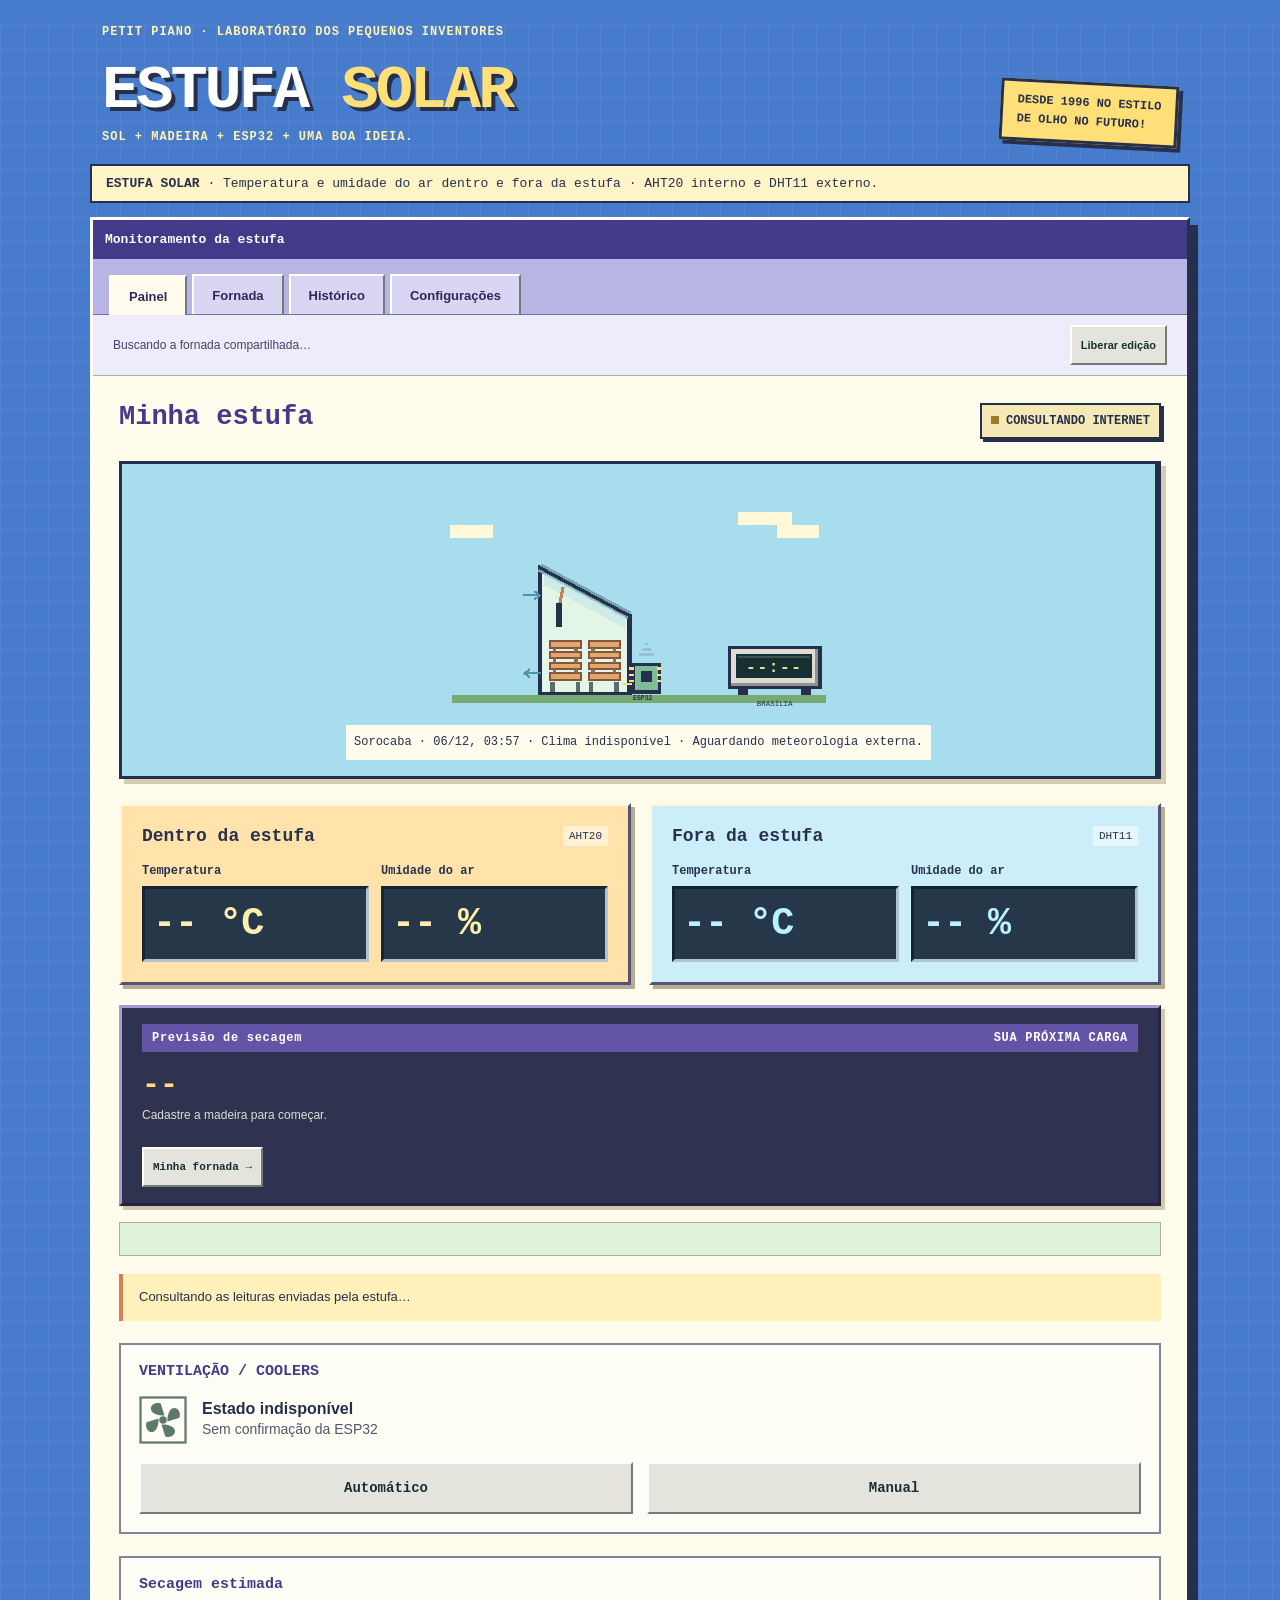
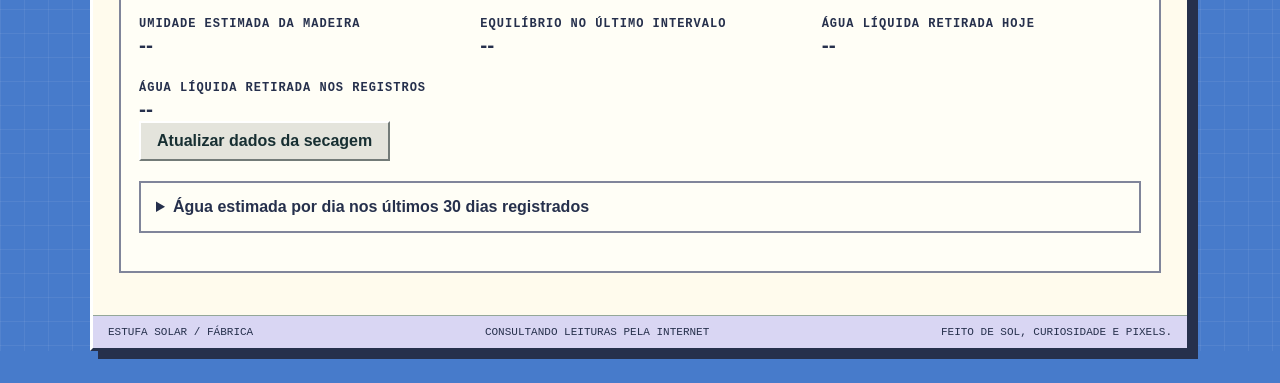
==== commit f3cdb1d2: "Add files via upload" ====
--- a/Estufa-Laboratorio.html
+++ b/Estufa-Laboratorio.html
@@ -57,7 +57,7 @@
 .env-grid{display:grid;grid-template-columns:1fr 1fr;gap:18px;margin:20px 0}.environment{padding:20px;border:3px solid;border-color:#fff9dc #555477 #555477 #fff9dc;box-shadow:4px 4px 0 #b5ad91}.environment.inside{background:#ffe3aa}.environment.outside{background:#cceefa}.environment h2{font:700 18px 'Courier New',monospace;margin:0 0 18px;color:#28324f}.environment .env-tag{float:right;font:11px 'Courier New',monospace;background:#ffffff80;padding:4px 6px}.environment .env-values{display:grid;grid-template-columns:1fr 1fr;gap:12px}.env-label{font:700 12px 'Courier New',monospace;color:#28324f;margin-bottom:8px}.env-number{background:#27374a;color:#ffefad;border:3px solid;border-color:#152332 #b1c3d0 #b1c3d0 #152332;padding:13px 8px;font:700 clamp(24px,3vw,40px) 'Courier New',monospace;white-space:nowrap;letter-spacing:-1px}.outside .env-number{color:#b9f1ff}.lower{grid-template-columns:1fr}.cooler-actions{display:flex;gap:14px;margin:18px 0 0}.cooler-actions button{flex:1;min-height:52px;font:700 14px 'Courier New',monospace}.cooler-actions button[aria-pressed=true]{background:#bfdac7;color:#173c2c;border-color:#4e7761 #f1fff3 #f1fff3 #4e7761}#cooler-command-status{font-size:13px;margin-bottom:0}#cooler-command-status:empty{display:none}.process-values h3{margin-bottom:22px}.process-values .form-grid{gap:22px}.process-values strong{font-size:21px}.settings-body .box{margin-bottom:18px}#settings-content[hidden]{display:none!important}#settings-content{margin-top:20px}#cooler-dialog{width:min(530px,92vw);border:4px solid;border-color:#fff6d8 #31304e #31304e #fff6d8;background:#fffbea;color:#28324f;padding:24px;box-shadow:8px 8px 0 #161a3355}#cooler-dialog::backdrop{background:#18214299}.schedule-times{display:flex;gap:18px;margin:20px 0}.schedule-times label{flex:1;font:700 13px 'Courier New',monospace}.schedule-times input{display:block;margin-top:8px;width:100%;padding:10px;border:2px inset #bbc6c7}.schedule-days{display:flex;flex-wrap:wrap;gap:10px;margin:18px 0}.schedule-days label{padding:7px 5px;background:#e4e7dc;font-size:13px}.settings-lock{padding:24px}.arrival-clock{padding:16px 20px;margin:0 0 16px}.clock-title{padding:7px 10px}.clock-body{padding:12px 0}.clock-copy>.label,#time-meta,.clock-track,.pixel-hourglass{display:none}#time-main{font:700 30px 'Courier New',monospace;margin:4px 0}.days-digits{font:700 42px 'Courier New',monospace;letter-spacing:-2px}.days-unit{font:12px 'Courier New',monospace}.clock-bottom{padding:0;border:0}.clock-actions{margin-top:6px}#time-caption{font-size:12px;margin:4px 0}.masthead{margin-top:18px}.masthead .eyebrow,.stamp,.under{display:none}.masthead h1{font-size:32px}.heading{margin:10px 0 18px}.sync-bar{font-size:12px}.titlebar small{display:none}
 @media(max-width:800px){.env-grid{grid-template-columns:1fr}.env-number{font-size:34px}.environment h2{font-size:18px}}
 @media(max-width:460px){.environment{padding:14px}.environment .env-values{gap:8px}.env-number{font-size:27px;padding:13px 6px}.schedule-times{flex-direction:column}.nav button{font-size:11px}.cooler-actions{gap:8px}.cooler-actions button{padding:10px 6px;font-size:12px}.env-label{font-size:11px}}
-.environment,.env-grid,.env-values{min-width:0}#aviso:empty{display:none}@media(max-width:460px){.env-number{font-size:clamp(18px,5.8vw,26px);letter-spacing:-1px;padding:12px 5px}.env-label{font-size:10px}}.mission{display:block!important;margin:18px 0 24px}.mission-copy{display:none!important}.mission-art{width:100%;padding:16px!important}.mission-art svg{width:100%;max-width:720px;height:auto;display:block;margin:auto}.masthead .eyebrow{display:block!important}.masthead .stamp{display:block!important}.masthead h1{font-size:clamp(34px,6vw,62px)}.masthead{margin-top:25px}.heading{margin:12px 0 20px}.lab-banner{display:block!important}.kiln-wind:not(.coolers-active){opacity:0!important}.kiln-wind.coolers-active{opacity:1!important}.scene-tree{transform-origin:325px 199px}.scene-tree .tree-crown{animation:tree-breeze 5s ease-in-out infinite;transform-origin:325px 180px}@keyframes tree-breeze{0%,100%{transform:translateX(0)}50%{transform:translateX(1px)}}@media(max-width:720px){.masthead .stamp{font-size:9px;padding:6px;max-width:130px}.masthead .eyebrow{font-size:10px;letter-spacing:0}.heading{align-items:center;gap:8px}.mission-art{padding:10px!important}}@media(prefers-reduced-motion:reduce){.scene-tree .tree-crown{animation:none}}</style></head>
+.environment,.env-grid,.env-values{min-width:0}#aviso:empty{display:none}@media(max-width:460px){.env-number{font-size:clamp(18px,5.8vw,26px);letter-spacing:-1px;padding:12px 5px}.env-label{font-size:10px}}.mission{display:block!important;margin:18px 0 24px}.mission-copy{display:none!important}.mission-art{width:100%;padding:16px!important}.mission-art svg{width:100%;max-width:720px;height:auto;display:block;margin:auto}.masthead .eyebrow{display:block!important}.masthead .stamp{display:block!important}.masthead h1{font-size:clamp(34px,6vw,62px)}.masthead{margin-top:25px}.heading{margin:12px 0 20px}.lab-banner{display:block!important}.kiln-wind:not(.coolers-active){opacity:0!important}.kiln-wind.coolers-active{opacity:1!important}.scene-tree{transform-origin:325px 199px}.scene-tree .tree-crown{animation:tree-breeze 5s ease-in-out infinite;transform-origin:325px 180px}@keyframes tree-breeze{0%,100%{transform:translateX(0)}50%{transform:translateX(1px)}}@media(max-width:720px){.masthead .stamp{font-size:9px;padding:6px;max-width:130px}.masthead .eyebrow{font-size:10px;letter-spacing:0}.heading{align-items:center;gap:8px}.mission-art{padding:10px!important}}@media(prefers-reduced-motion:reduce){.scene-tree .tree-crown{animation:none}}.scene-dino .dino-tail{transform-origin:338px 183px;animation:dino-tail-wag 2.8s ease-in-out infinite}.scene-dino{animation:dino-breathe 3s ease-in-out infinite;transform-origin:320px 201px}@keyframes dino-tail-wag{0%,100%{transform:rotate(-4deg)}50%{transform:rotate(5deg)}}@keyframes dino-breathe{0%,100%{transform:translateY(0)}50%{transform:translateY(-1px)}}@media(prefers-reduced-motion:reduce){.scene-dino,.scene-dino .dino-tail{animation:none}}.scene-clock.clock-night #scene-clock-digits{fill:#d5ffab;filter:drop-shadow(0 0 2px #a3ff77) drop-shadow(0 0 5px #79df66)}.scene-clock.clock-night .clock-screen{fill:#24483d;filter:drop-shadow(0 0 4px #83e88b)}</style></head>
 
 <body><header class="masthead"><div class="eyebrow">PETIT PIANO · LABORATÓRIO DOS PEQUENOS INVENTORES</div><div class="heading"><div><h1>ESTUFA <span>SOLAR</span></h1><div class="eyebrow">SOL + MADEIRA + ESP32 + UMA BOA IDEIA.</div></div><div class="stamp">DESDE 1996 NO ESTILO<br>DE OLHO NO FUTURO!</div></div></header>
 
@@ -66,7 +66,7 @@
 
 <div class="content"><section id="painel" role="tabpanel" aria-labelledby="tab-painel"><div class="intro"><div><h2>Minha estufa</h2><div class="muted">Sensores de verdade. Descobertas a cada leitura.</div></div><div class="badge" id="badge"><span class="dot"></span><span id="conexao">CONSULTANDO INTERNET</span></div></div>
 
-<div class="mission"><div class="mission-art" style="flex-direction:column"><svg viewBox="0 0 400 220" role="img" aria-label="Desenho em pixels: o sol aquece a estufa com tábuas de madeira; uma ESP32 envia as leituras pela internet." shape-rendering="crispEdges"><path class="sky-cloud-base" fill="#fff9d9" d="M20 42h40v12H20zm270-12h50v12h-50zm36 12h40v12h-40z"/><g class="sky-sun"><g fill="#ffc958"><path d="M74 26h36v36H74zM85 10h12v10H85zm0 58h12v10H85zM58 36h10v12H58zm58 0h10v12h-10z"/></g><path fill="#26304c" d="M83 37h5v6h-5zm17 0h5v6h-5z"/><path fill="#26304c" d="M83 47h4v5h14v-5h4v8h-4v3H87v-3h-4z"/><path d="M124 70l32 20m-15-35 33 20" stroke="#f6b54b" stroke-width="6"/></g><g id="kiln-side"><path d="M107 82L191 127V200H107Z" fill="#e2f5e6" stroke="#26304c" stroke-width="4"/><path d="M107 82L191 127" stroke="#70a5b1" stroke-width="8"/><path d="M107 82L191 127" stroke="#26304c" stroke-width="3"/><path d="M111 87L187 128V139L111 98Z" fill="#c7e7e8" opacity=".7"/><path d="M125 115V138" stroke="#26304c" stroke-width="5"/><path d="M126 115l3-15" stroke="#bd8360" stroke-width="3"/><g fill="#dfa96d" stroke="#87543b" stroke-width="2"><path d="M117 151h29v6h-29zm0 10h29v6h-29zm0 10h29v6h-29zm0 10h29v6h-29zM153 151h29v6h-29zm0 10h29v6h-29zm0 10h29v6h-29zm0 10h29v6h-29z"/></g><g stroke="#8b6f52" stroke-width="3"><path d="M121 157v4m20-4v4m-20 6v4m20-4v4m-20 6v4m20-4v4m16-24v4m20-4v4m-20 6v4m20-4v4m-20 6v4m20-4v4"/></g><path d="M119 189v9m24-9v9m12-9v9m24-9v9" stroke="#596d6d" stroke-width="4"/><path d="M91 108h16m-5-4 5 4-5 4M108 181H93m5-4-5 4 5 4" fill="none" stroke="#4f92ac" stroke-width="2"/></g><path d="M25 201h350v8H25z" fill="#75ab72"/><g id="scene-esp" transform="translate(37 108) scale(.5)"><path fill="#26304c" d="M312 126h56v58h-56z"/><path fill="#7cbd97" d="M319 133h42v44h-42z"/><path fill="#26304c" d="M329 142h22v21h-22z"/><path d="M317 137h-9m9 12h-9m9 12h-9m51-24h9m-9 12h9m-9 12h9M294 166h18" stroke="#ffe078" stroke-width="4"/><g stroke="#433a89" stroke-width="5"><path class="esp-signal" d="M326 111h28"/><path class="esp-signal" d="M331 101h18"/><path class="esp-signal" d="M337 91h6"/></g><text x="315" y="196" font-family="monospace" font-weight="bold" font-size="12" fill="#26304c">ESP32</text></g><g class="scene-tree" aria-label="Árvore ao lado da estufa"><path fill="#875837" d="M321 157h9v42h-9z"/><path fill="#a97544" d="M325 173h4v26h-4z"/><g class="tree-crown"><path fill="#397a4c" d="M308 145h34v12h10v21h-52v-21h8z"/><path fill="#65a95d" d="M314 133h24v10h12v17h-45v-17h9z"/><path fill="#86bd6b" d="M315 140h13v8h-13zm-7 17h12v7h-12z"/></g><path fill="#4d8854" d="M306 196h38v5h-38z"/></g><g class="kiln-wind" id="kiln-wind" fill="none" stroke="#377fa1" stroke-width="2.5"><title>Vento acompanha o comando recebido dos coolers. Giro não monitorado.</title><path class="wind-line" d="M139 130h29q10 0 10-7t-10-7"/><path class="wind-line" d="M137 138h39q8 0 8 7t-8 7"/><path class="wind-line" d="M143 144h18"/></g></svg><p id="sky-caption" style="font:12px Courier New,monospace;line-height:1.6;background:#fffbed;color:#26304c;padding:8px;margin:10px 0 0">Consultando clima de Sorocaba…</p></div><div class="mission-copy"><span class="level-tag">FASE 01 · ENERGIA DO SOL</span><h3>Missão: madeira seca!</h3><p>O sol aquece. O ar circula. A madeira vai perdendo água. E uma plaquinha chamada <b>ESP32</b> conta essa história pela internet!</p><p><b>Este laboratório existe de verdade.</b> Os números abaixo vêm da nossa estufa.</p></div></div><div class="learning-caption">CLIQUE PARA DESCOBRIR ↓</div><div class="discovery"><details><summary>01 · O que o sol faz?</summary><p>A luz do sol vira calor dentro da estufa. Esse calor ajuda a água a sair da madeira, aos poucos. Em dias diferentes, a secagem também muda!</p></details><details><summary>02 · Quem conta os números?</summary><p>O sensor mede a temperatura e a umidade do ar. A ESP32 lê esses valores e os envia pela internet para este painel. É uma pequena ponte entre o mundo físico e a tela!</p></details><details><summary>03 · Já dá para fazer música?</summary><p>A madeira vai virar parte de um pequeno piano! Antes disso, precisamos cuidar da secagem. O computador estima o prazo, e uma medição da madeira confirma quando ela está pronta.</p></details></div><div class="env-grid"><section class="environment inside" aria-label="Medidas internas"><h2>Dentro da estufa <span class="env-tag">AHT20</span></h2><div class="env-values"><div><div class="env-label">Temperatura</div><div class="env-number"><span id="temperatura">--</span> °C</div></div><div><div class="env-label">Umidade do ar</div><div class="env-number"><span id="umidade">--</span> %</div></div></div></section><section class="environment outside" aria-label="Medidas externas"><h2>Fora da estufa <span class="env-tag">DHT11</span></h2><div class="env-values"><div><div class="env-label">Temperatura</div><div class="env-number"><span id="external-temperature">--</span> °C</div></div><div><div class="env-label">Umidade do ar</div><div class="env-number"><span id="external-humidity">--</span> %</div></div></div><span id="external-status" hidden></span></section></div>
+<div class="mission"><div class="mission-art" style="flex-direction:column"><svg viewBox="0 0 400 220" role="img" aria-label="Desenho em pixels: o sol aquece a estufa com tábuas de madeira; uma ESP32 envia as leituras pela internet." shape-rendering="crispEdges"><path class="sky-cloud-base" fill="#fff9d9" d="M20 42h40v12H20zm270-12h50v12h-50zm36 12h40v12h-40z"/><g class="sky-sun"><g fill="#ffc958"><path d="M74 26h36v36H74zM85 10h12v10H85zm0 58h12v10H85zM58 36h10v12H58zm58 0h10v12h-10z"/></g><path fill="#26304c" d="M83 37h5v6h-5zm17 0h5v6h-5z"/><path fill="#26304c" d="M83 47h4v5h14v-5h4v8h-4v3H87v-3h-4z"/><path d="M124 70l32 20m-15-35 33 20" stroke="#f6b54b" stroke-width="6"/></g><g id="kiln-side"><path d="M107 82L191 127V200H107Z" fill="#e2f5e6" stroke="#26304c" stroke-width="4"/><path d="M107 82L191 127" stroke="#70a5b1" stroke-width="8"/><path d="M107 82L191 127" stroke="#26304c" stroke-width="3"/><path d="M111 87L187 128V139L111 98Z" fill="#c7e7e8" opacity=".7"/><path d="M125 115V138" stroke="#26304c" stroke-width="5"/><path d="M126 115l3-15" stroke="#bd8360" stroke-width="3"/><g fill="#dfa96d" stroke="#87543b" stroke-width="2"><path d="M117 151h29v6h-29zm0 10h29v6h-29zm0 10h29v6h-29zm0 10h29v6h-29zM153 151h29v6h-29zm0 10h29v6h-29zm0 10h29v6h-29zm0 10h29v6h-29z"/></g><g stroke="#8b6f52" stroke-width="3"><path d="M121 157v4m20-4v4m-20 6v4m20-4v4m-20 6v4m20-4v4m16-24v4m20-4v4m-20 6v4m20-4v4m-20 6v4m20-4v4"/></g><path d="M119 189v9m24-9v9m12-9v9m24-9v9" stroke="#596d6d" stroke-width="4"/><path d="M91 108h16m-5-4 5 4-5 4M108 181H93m5-4-5 4 5 4" fill="none" stroke="#4f92ac" stroke-width="2"/></g><path d="M25 201h350v8H25z" fill="#75ab72"/><g id="scene-esp" transform="translate(37 108) scale(.5)"><path fill="#26304c" d="M312 126h56v58h-56z"/><path fill="#7cbd97" d="M319 133h42v44h-42z"/><path fill="#26304c" d="M329 142h22v21h-22z"/><path d="M317 137h-9m9 12h-9m9 12h-9m51-24h9m-9 12h9m-9 12h9M294 166h18" stroke="#ffe078" stroke-width="4"/><g stroke="#433a89" stroke-width="5"><path class="esp-signal" d="M326 111h28"/><path class="esp-signal" d="M331 101h18"/><path class="esp-signal" d="M337 91h6"/></g><text x="315" y="196" font-family="monospace" font-weight="bold" font-size="12" fill="#26304c">ESP32</text></g><g class="scene-clock" role="img" aria-label="Digital clock showing Brasilia time"><title id="scene-clock-title">Brasília time</title><path fill="#26304c" d="M283 155h88v41h-88z"/><path fill="#dedbd0" d="M286 158h82v35h-82z"/><path fill="#8e9290" d="M286 190h82v3h-82zM365 158h3v35h-3z"/><path class="clock-screen" fill="#172f32" d="M291 163h71v22h-71z"/><path fill="#40524c" d="M293 165h67v2h-67z"/><text x="326.5" y="180" text-anchor="middle" font-family="monospace" font-weight="bold" font-size="16" letter-spacing="1" fill="#bdf48d"><tspan id="scene-clock-digits">--:--</tspan></text><path fill="#26304c" d="M293 196h9v5h-9zm59 0h9v5h-9z"/><text x="327" y="212" text-anchor="middle" font-family="monospace" font-size="7" fill="#26304c">BRASÍLIA</text></g><g class="kiln-wind" id="kiln-wind" fill="none" stroke="#377fa1" stroke-width="2.5"><title>Vento acompanha o comando recebido dos coolers. Giro não monitorado.</title><path class="wind-line" d="M139 130h29q10 0 10-7t-10-7"/><path class="wind-line" d="M137 138h39q8 0 8 7t-8 7"/><path class="wind-line" d="M143 144h18"/></g></svg><p id="sky-caption" style="font:12px Courier New,monospace;line-height:1.6;background:#fffbed;color:#26304c;padding:8px;margin:10px 0 0">Consultando clima de Sorocaba…</p></div><div class="mission-copy"><span class="level-tag">FASE 01 · ENERGIA DO SOL</span><h3>Missão: madeira seca!</h3><p>O sol aquece. O ar circula. A madeira vai perdendo água. E uma plaquinha chamada <b>ESP32</b> conta essa história pela internet!</p><p><b>Este laboratório existe de verdade.</b> Os números abaixo vêm da nossa estufa.</p></div></div><div class="learning-caption">CLIQUE PARA DESCOBRIR ↓</div><div class="discovery"><details><summary>01 · O que o sol faz?</summary><p>A luz do sol vira calor dentro da estufa. Esse calor ajuda a água a sair da madeira, aos poucos. Em dias diferentes, a secagem também muda!</p></details><details><summary>02 · Quem conta os números?</summary><p>O sensor mede a temperatura e a umidade do ar. A ESP32 lê esses valores e os envia pela internet para este painel. É uma pequena ponte entre o mundo físico e a tela!</p></details><details><summary>03 · Já dá para fazer música?</summary><p>A madeira vai virar parte de um pequeno piano! Antes disso, precisamos cuidar da secagem. O computador estima o prazo, e uma medição da madeira confirma quando ela está pronta.</p></details></div><div class="env-grid"><section class="environment inside" aria-label="Medidas internas"><h2>Dentro da estufa <span class="env-tag">AHT20</span></h2><div class="env-values"><div><div class="env-label">Temperatura</div><div class="env-number"><span id="temperatura">--</span> °C</div></div><div><div class="env-label">Umidade do ar</div><div class="env-number"><span id="umidade">--</span> %</div></div></div></section><section class="environment outside" aria-label="Medidas externas"><h2>Fora da estufa <span class="env-tag">DHT11</span></h2><div class="env-values"><div><div class="env-label">Temperatura</div><div class="env-number"><span id="external-temperature">--</span> °C</div></div><div><div class="env-label">Umidade do ar</div><div class="env-number"><span id="external-humidity">--</span> %</div></div></div><span id="external-status" hidden></span></section></div>
 <article class="arrival-clock" id="time-remaining" aria-labelledby="time-heading">
 <div class="clock-title"><span id="time-heading">Previsão de secagem</span><span id="time-goal">SUA PRÓXIMA CARGA</span></div>
 <div class="clock-body">
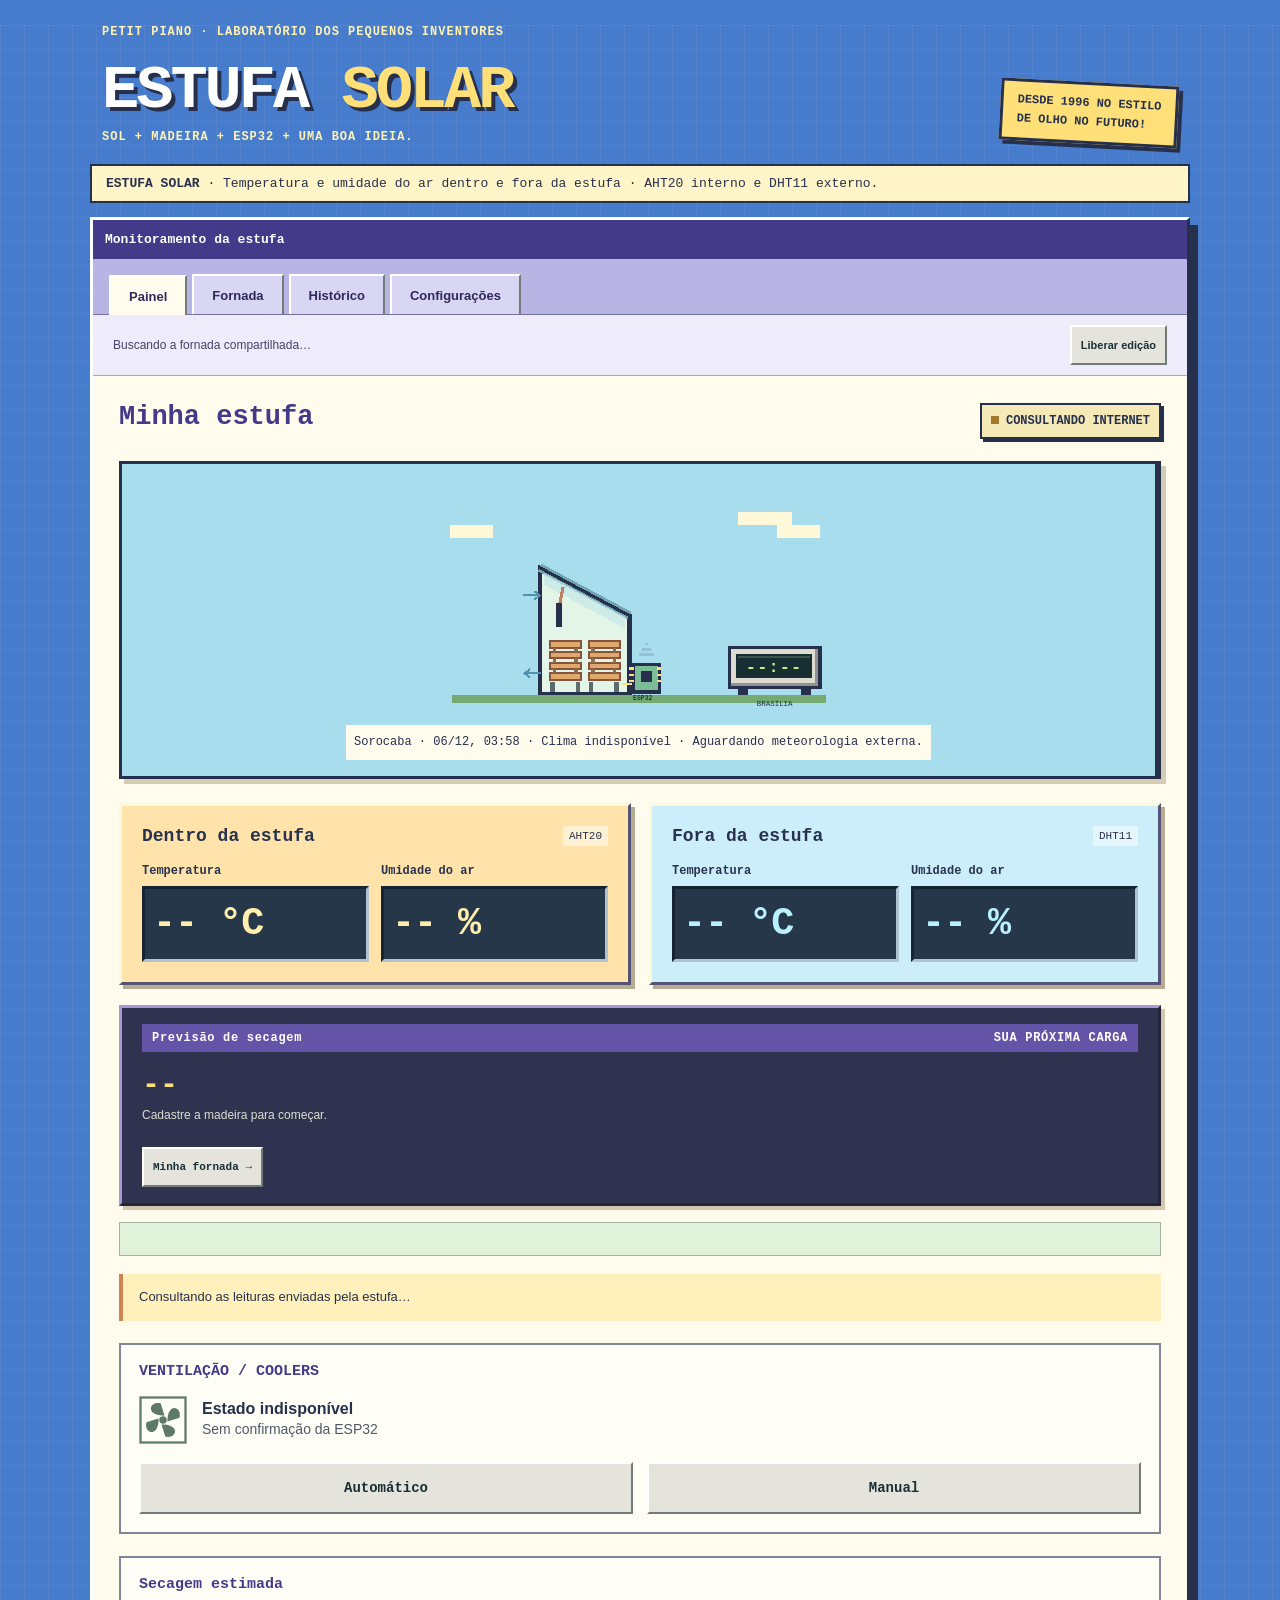
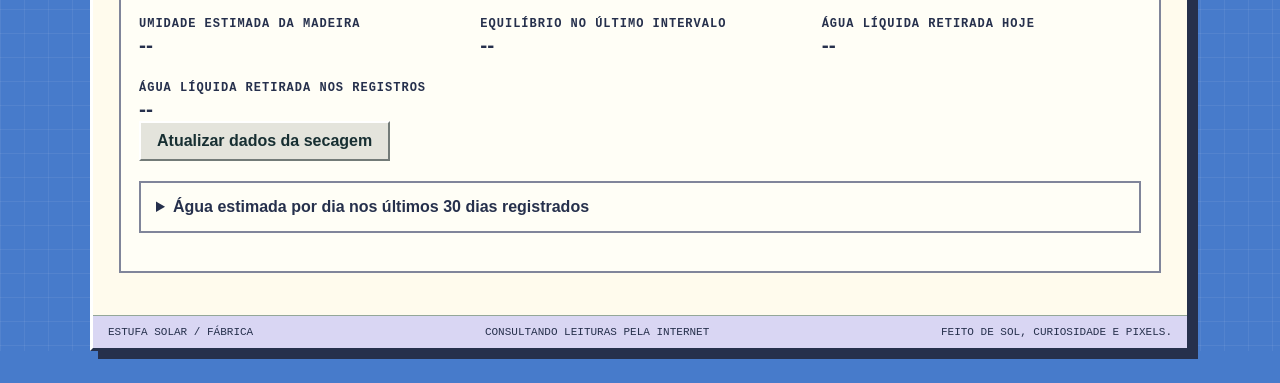
==== commit 7b7ab92b: "Add files via upload" ====
--- a/Estufa-Laboratorio.html
+++ b/Estufa-Laboratorio.html
@@ -1013,5 +1013,5 @@
  }frame=requestAnimationFrame(run);}
 function start(){if(allowed&&!document.hidden&&!frame)frame=requestAnimationFrame(run);}
 document.addEventListener('visibilitychange',()=>{if(document.hidden){cancelAnimationFrame(frame);frame=0;}else start();});start();
-})();</script></body></html>
-
+})();</script><script src="scene-calendar.js?v=festas20261101"></script></body></html>
+
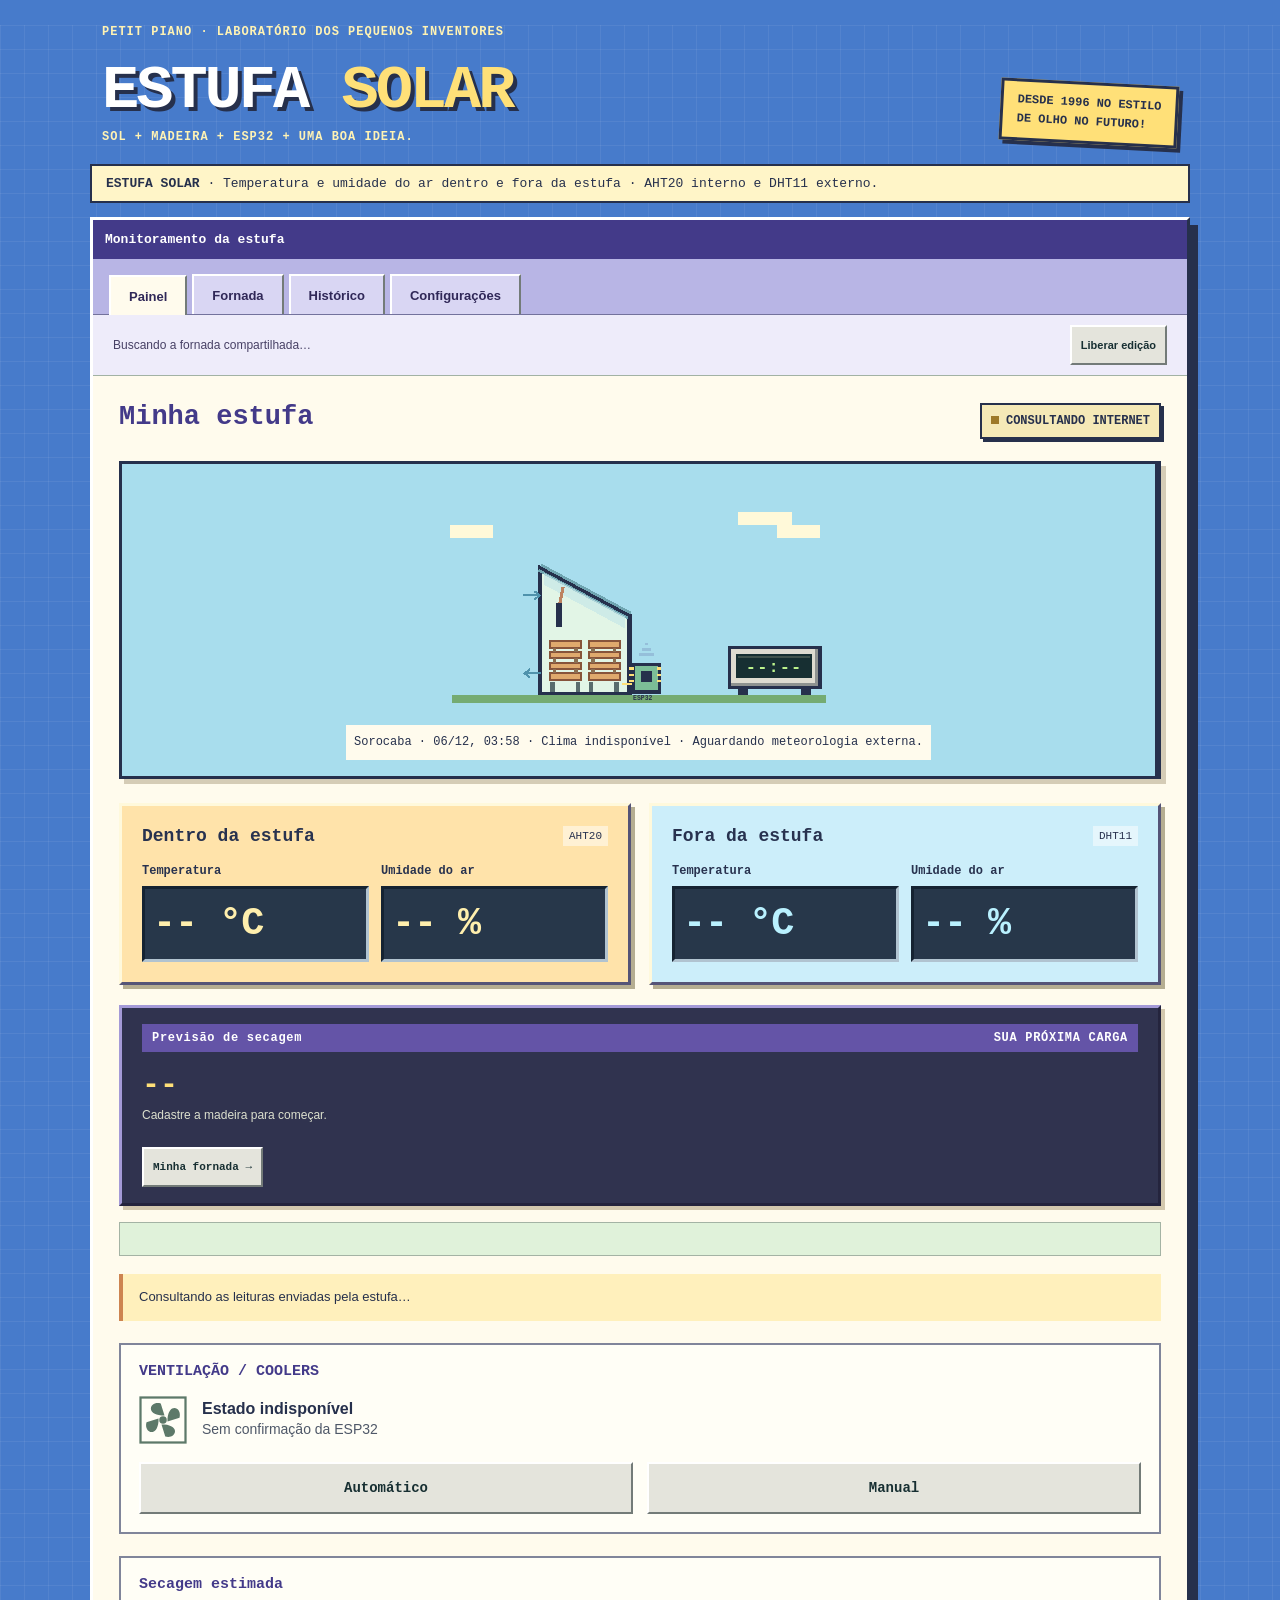
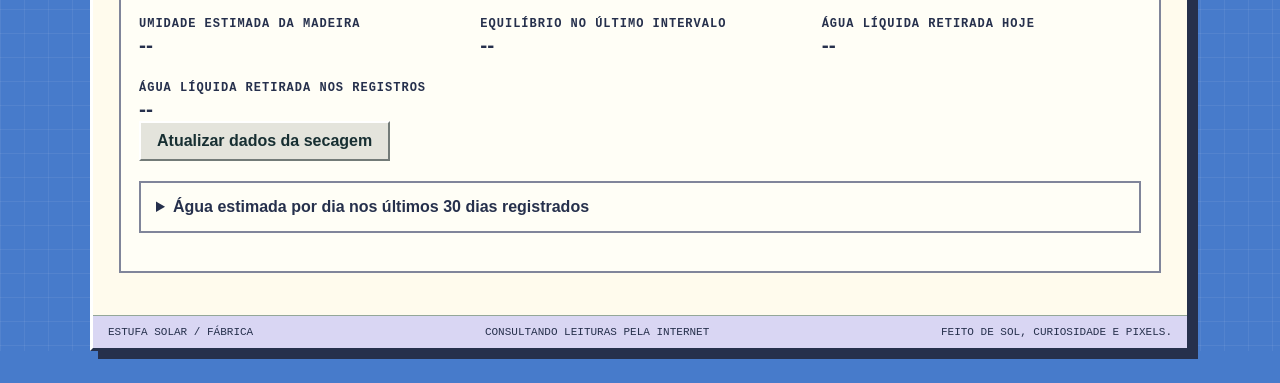
==== commit 02800124: "Add files via upload" ====
--- a/Estufa-Laboratorio.html
+++ b/Estufa-Laboratorio.html
@@ -48,7 +48,7 @@
 
 .cloud-drift{animation:cloud-drift 12s ease-in-out infinite alternate}.cloud-drift:nth-child(2){animation-delay:-5s}@keyframes cloud-drift{from{transform:translateX(-7px)}to{transform:translateX(9px)}}
 .esp-signal{opacity:.18}.esp-online .esp-signal{animation:signal-pulse 1.5s steps(2,end) infinite}.esp-online .esp-signal:nth-child(2){animation-delay:.2s}.esp-online .esp-signal:nth-child(3){animation-delay:.4s}@keyframes signal-pulse{0%,100%{opacity:.2}50%{opacity:1}}
-.kiln-wind{display:none}.kiln-wind.scheduled{display:inline}.wind-line{animation:wind-flow 1.8s ease-in-out infinite}.wind-line:nth-child(2){animation-delay:-.6s}.wind-line:nth-child(3){animation-delay:-1.2s}@keyframes wind-flow{0%{transform:translateX(-3px);opacity:.2}50%{opacity:1}100%{transform:translateX(6px);opacity:.2}}
+.kiln-wind{display:none}.kiln-wind.coolers-active{display:inline}.wind-line{animation:wind-flow 1.8s ease-in-out infinite}.wind-line:nth-child(2){animation-delay:-.6s}.wind-line:nth-child(3){animation-delay:-1.2s}@keyframes wind-flow{0%{transform:translateX(-3px);opacity:.2}50%{opacity:1}100%{transform:translateX(6px);opacity:.2}}
 @media(prefers-reduced-motion:reduce){.cloud-drift,.esp-online .esp-signal,.wind-line{animation:none}.esp-online .esp-signal{opacity:1}}
 
 
@@ -57,7 +57,7 @@
 .env-grid{display:grid;grid-template-columns:1fr 1fr;gap:18px;margin:20px 0}.environment{padding:20px;border:3px solid;border-color:#fff9dc #555477 #555477 #fff9dc;box-shadow:4px 4px 0 #b5ad91}.environment.inside{background:#ffe3aa}.environment.outside{background:#cceefa}.environment h2{font:700 18px 'Courier New',monospace;margin:0 0 18px;color:#28324f}.environment .env-tag{float:right;font:11px 'Courier New',monospace;background:#ffffff80;padding:4px 6px}.environment .env-values{display:grid;grid-template-columns:1fr 1fr;gap:12px}.env-label{font:700 12px 'Courier New',monospace;color:#28324f;margin-bottom:8px}.env-number{background:#27374a;color:#ffefad;border:3px solid;border-color:#152332 #b1c3d0 #b1c3d0 #152332;padding:13px 8px;font:700 clamp(24px,3vw,40px) 'Courier New',monospace;white-space:nowrap;letter-spacing:-1px}.outside .env-number{color:#b9f1ff}.lower{grid-template-columns:1fr}.cooler-actions{display:flex;gap:14px;margin:18px 0 0}.cooler-actions button{flex:1;min-height:52px;font:700 14px 'Courier New',monospace}.cooler-actions button[aria-pressed=true]{background:#bfdac7;color:#173c2c;border-color:#4e7761 #f1fff3 #f1fff3 #4e7761}#cooler-command-status{font-size:13px;margin-bottom:0}#cooler-command-status:empty{display:none}.process-values h3{margin-bottom:22px}.process-values .form-grid{gap:22px}.process-values strong{font-size:21px}.settings-body .box{margin-bottom:18px}#settings-content[hidden]{display:none!important}#settings-content{margin-top:20px}#cooler-dialog{width:min(530px,92vw);border:4px solid;border-color:#fff6d8 #31304e #31304e #fff6d8;background:#fffbea;color:#28324f;padding:24px;box-shadow:8px 8px 0 #161a3355}#cooler-dialog::backdrop{background:#18214299}.schedule-times{display:flex;gap:18px;margin:20px 0}.schedule-times label{flex:1;font:700 13px 'Courier New',monospace}.schedule-times input{display:block;margin-top:8px;width:100%;padding:10px;border:2px inset #bbc6c7}.schedule-days{display:flex;flex-wrap:wrap;gap:10px;margin:18px 0}.schedule-days label{padding:7px 5px;background:#e4e7dc;font-size:13px}.settings-lock{padding:24px}.arrival-clock{padding:16px 20px;margin:0 0 16px}.clock-title{padding:7px 10px}.clock-body{padding:12px 0}.clock-copy>.label,#time-meta,.clock-track,.pixel-hourglass{display:none}#time-main{font:700 30px 'Courier New',monospace;margin:4px 0}.days-digits{font:700 42px 'Courier New',monospace;letter-spacing:-2px}.days-unit{font:12px 'Courier New',monospace}.clock-bottom{padding:0;border:0}.clock-actions{margin-top:6px}#time-caption{font-size:12px;margin:4px 0}.masthead{margin-top:18px}.masthead .eyebrow,.stamp,.under{display:none}.masthead h1{font-size:32px}.heading{margin:10px 0 18px}.sync-bar{font-size:12px}.titlebar small{display:none}
 @media(max-width:800px){.env-grid{grid-template-columns:1fr}.env-number{font-size:34px}.environment h2{font-size:18px}}
 @media(max-width:460px){.environment{padding:14px}.environment .env-values{gap:8px}.env-number{font-size:27px;padding:13px 6px}.schedule-times{flex-direction:column}.nav button{font-size:11px}.cooler-actions{gap:8px}.cooler-actions button{padding:10px 6px;font-size:12px}.env-label{font-size:11px}}
-.environment,.env-grid,.env-values{min-width:0}#aviso:empty{display:none}@media(max-width:460px){.env-number{font-size:clamp(18px,5.8vw,26px);letter-spacing:-1px;padding:12px 5px}.env-label{font-size:10px}}.mission{display:block!important;margin:18px 0 24px}.mission-copy{display:none!important}.mission-art{width:100%;padding:16px!important}.mission-art svg{width:100%;max-width:720px;height:auto;display:block;margin:auto}.masthead .eyebrow{display:block!important}.masthead .stamp{display:block!important}.masthead h1{font-size:clamp(34px,6vw,62px)}.masthead{margin-top:25px}.heading{margin:12px 0 20px}.lab-banner{display:block!important}.kiln-wind:not(.coolers-active){opacity:0!important}.kiln-wind.coolers-active{opacity:1!important}.scene-tree{transform-origin:325px 199px}.scene-tree .tree-crown{animation:tree-breeze 5s ease-in-out infinite;transform-origin:325px 180px}@keyframes tree-breeze{0%,100%{transform:translateX(0)}50%{transform:translateX(1px)}}@media(max-width:720px){.masthead .stamp{font-size:9px;padding:6px;max-width:130px}.masthead .eyebrow{font-size:10px;letter-spacing:0}.heading{align-items:center;gap:8px}.mission-art{padding:10px!important}}@media(prefers-reduced-motion:reduce){.scene-tree .tree-crown{animation:none}}.scene-dino .dino-tail{transform-origin:338px 183px;animation:dino-tail-wag 2.8s ease-in-out infinite}.scene-dino{animation:dino-breathe 3s ease-in-out infinite;transform-origin:320px 201px}@keyframes dino-tail-wag{0%,100%{transform:rotate(-4deg)}50%{transform:rotate(5deg)}}@keyframes dino-breathe{0%,100%{transform:translateY(0)}50%{transform:translateY(-1px)}}@media(prefers-reduced-motion:reduce){.scene-dino,.scene-dino .dino-tail{animation:none}}.scene-clock.clock-night #scene-clock-digits{fill:#d5ffab;filter:drop-shadow(0 0 2px #a3ff77) drop-shadow(0 0 5px #79df66)}.scene-clock.clock-night .clock-screen{fill:#24483d;filter:drop-shadow(0 0 4px #83e88b)}</style></head>
+.environment,.env-grid,.env-values{min-width:0}#aviso:empty{display:none}@media(max-width:460px){.env-number{font-size:clamp(18px,5.8vw,26px);letter-spacing:-1px;padding:12px 5px}.env-label{font-size:10px}}.mission{display:block!important;margin:18px 0 24px}.mission-copy{display:none!important}.mission-art{width:100%;padding:16px!important}.mission-art svg{width:100%;max-width:720px;height:auto;display:block;margin:auto}.masthead .eyebrow{display:block!important}.masthead .stamp{display:block!important}.masthead h1{font-size:clamp(34px,6vw,62px)}.masthead{margin-top:25px}.heading{margin:12px 0 20px}.lab-banner{display:block!important}.kiln-wind:not(.coolers-active){display:none!important;opacity:0!important}.kiln-wind.coolers-active{display:inline!important;opacity:1!important}.scene-tree{transform-origin:325px 199px}.scene-tree .tree-crown{animation:tree-breeze 5s ease-in-out infinite;transform-origin:325px 180px}@keyframes tree-breeze{0%,100%{transform:translateX(0)}50%{transform:translateX(1px)}}@media(max-width:720px){.masthead .stamp{font-size:9px;padding:6px;max-width:130px}.masthead .eyebrow{font-size:10px;letter-spacing:0}.heading{align-items:center;gap:8px}.mission-art{padding:10px!important}}@media(prefers-reduced-motion:reduce){.scene-tree .tree-crown{animation:none}}.scene-dino .dino-tail{transform-origin:338px 183px;animation:dino-tail-wag 2.8s ease-in-out infinite}.scene-dino{animation:dino-breathe 3s ease-in-out infinite;transform-origin:320px 201px}@keyframes dino-tail-wag{0%,100%{transform:rotate(-4deg)}50%{transform:rotate(5deg)}}@keyframes dino-breathe{0%,100%{transform:translateY(0)}50%{transform:translateY(-1px)}}@media(prefers-reduced-motion:reduce){.scene-dino,.scene-dino .dino-tail{animation:none}}.scene-clock.clock-night #scene-clock-digits{fill:#d5ffab;filter:drop-shadow(0 0 2px #a3ff77) drop-shadow(0 0 5px #79df66)}.scene-clock.clock-night .clock-screen{fill:#24483d;filter:drop-shadow(0 0 4px #83e88b)}</style></head>
 
 <body><header class="masthead"><div class="eyebrow">PETIT PIANO · LABORATÓRIO DOS PEQUENOS INVENTORES</div><div class="heading"><div><h1>ESTUFA <span>SOLAR</span></h1><div class="eyebrow">SOL + MADEIRA + ESP32 + UMA BOA IDEIA.</div></div><div class="stamp">DESDE 1996 NO ESTILO<br>DE OLHO NO FUTURO!</div></div></header>
 
@@ -66,7 +66,7 @@
 
 <div class="content"><section id="painel" role="tabpanel" aria-labelledby="tab-painel"><div class="intro"><div><h2>Minha estufa</h2><div class="muted">Sensores de verdade. Descobertas a cada leitura.</div></div><div class="badge" id="badge"><span class="dot"></span><span id="conexao">CONSULTANDO INTERNET</span></div></div>
 
-<div class="mission"><div class="mission-art" style="flex-direction:column"><svg viewBox="0 0 400 220" role="img" aria-label="Desenho em pixels: o sol aquece a estufa com tábuas de madeira; uma ESP32 envia as leituras pela internet." shape-rendering="crispEdges"><path class="sky-cloud-base" fill="#fff9d9" d="M20 42h40v12H20zm270-12h50v12h-50zm36 12h40v12h-40z"/><g class="sky-sun"><g fill="#ffc958"><path d="M74 26h36v36H74zM85 10h12v10H85zm0 58h12v10H85zM58 36h10v12H58zm58 0h10v12h-10z"/></g><path fill="#26304c" d="M83 37h5v6h-5zm17 0h5v6h-5z"/><path fill="#26304c" d="M83 47h4v5h14v-5h4v8h-4v3H87v-3h-4z"/><path d="M124 70l32 20m-15-35 33 20" stroke="#f6b54b" stroke-width="6"/></g><g id="kiln-side"><path d="M107 82L191 127V200H107Z" fill="#e2f5e6" stroke="#26304c" stroke-width="4"/><path d="M107 82L191 127" stroke="#70a5b1" stroke-width="8"/><path d="M107 82L191 127" stroke="#26304c" stroke-width="3"/><path d="M111 87L187 128V139L111 98Z" fill="#c7e7e8" opacity=".7"/><path d="M125 115V138" stroke="#26304c" stroke-width="5"/><path d="M126 115l3-15" stroke="#bd8360" stroke-width="3"/><g fill="#dfa96d" stroke="#87543b" stroke-width="2"><path d="M117 151h29v6h-29zm0 10h29v6h-29zm0 10h29v6h-29zm0 10h29v6h-29zM153 151h29v6h-29zm0 10h29v6h-29zm0 10h29v6h-29zm0 10h29v6h-29z"/></g><g stroke="#8b6f52" stroke-width="3"><path d="M121 157v4m20-4v4m-20 6v4m20-4v4m-20 6v4m20-4v4m16-24v4m20-4v4m-20 6v4m20-4v4m-20 6v4m20-4v4"/></g><path d="M119 189v9m24-9v9m12-9v9m24-9v9" stroke="#596d6d" stroke-width="4"/><path d="M91 108h16m-5-4 5 4-5 4M108 181H93m5-4-5 4 5 4" fill="none" stroke="#4f92ac" stroke-width="2"/></g><path d="M25 201h350v8H25z" fill="#75ab72"/><g id="scene-esp" transform="translate(37 108) scale(.5)"><path fill="#26304c" d="M312 126h56v58h-56z"/><path fill="#7cbd97" d="M319 133h42v44h-42z"/><path fill="#26304c" d="M329 142h22v21h-22z"/><path d="M317 137h-9m9 12h-9m9 12h-9m51-24h9m-9 12h9m-9 12h9M294 166h18" stroke="#ffe078" stroke-width="4"/><g stroke="#433a89" stroke-width="5"><path class="esp-signal" d="M326 111h28"/><path class="esp-signal" d="M331 101h18"/><path class="esp-signal" d="M337 91h6"/></g><text x="315" y="196" font-family="monospace" font-weight="bold" font-size="12" fill="#26304c">ESP32</text></g><g class="scene-clock" role="img" aria-label="Digital clock showing Brasilia time"><title id="scene-clock-title">Brasília time</title><path fill="#26304c" d="M283 155h88v41h-88z"/><path fill="#dedbd0" d="M286 158h82v35h-82z"/><path fill="#8e9290" d="M286 190h82v3h-82zM365 158h3v35h-3z"/><path class="clock-screen" fill="#172f32" d="M291 163h71v22h-71z"/><path fill="#40524c" d="M293 165h67v2h-67z"/><text x="326.5" y="180" text-anchor="middle" font-family="monospace" font-weight="bold" font-size="16" letter-spacing="1" fill="#bdf48d"><tspan id="scene-clock-digits">--:--</tspan></text><path fill="#26304c" d="M293 196h9v5h-9zm59 0h9v5h-9z"/><text x="327" y="212" text-anchor="middle" font-family="monospace" font-size="7" fill="#26304c">BRASÍLIA</text></g><g class="kiln-wind" id="kiln-wind" fill="none" stroke="#377fa1" stroke-width="2.5"><title>Vento acompanha o comando recebido dos coolers. Giro não monitorado.</title><path class="wind-line" d="M139 130h29q10 0 10-7t-10-7"/><path class="wind-line" d="M137 138h39q8 0 8 7t-8 7"/><path class="wind-line" d="M143 144h18"/></g></svg><p id="sky-caption" style="font:12px Courier New,monospace;line-height:1.6;background:#fffbed;color:#26304c;padding:8px;margin:10px 0 0">Consultando clima de Sorocaba…</p></div><div class="mission-copy"><span class="level-tag">FASE 01 · ENERGIA DO SOL</span><h3>Missão: madeira seca!</h3><p>O sol aquece. O ar circula. A madeira vai perdendo água. E uma plaquinha chamada <b>ESP32</b> conta essa história pela internet!</p><p><b>Este laboratório existe de verdade.</b> Os números abaixo vêm da nossa estufa.</p></div></div><div class="learning-caption">CLIQUE PARA DESCOBRIR ↓</div><div class="discovery"><details><summary>01 · O que o sol faz?</summary><p>A luz do sol vira calor dentro da estufa. Esse calor ajuda a água a sair da madeira, aos poucos. Em dias diferentes, a secagem também muda!</p></details><details><summary>02 · Quem conta os números?</summary><p>O sensor mede a temperatura e a umidade do ar. A ESP32 lê esses valores e os envia pela internet para este painel. É uma pequena ponte entre o mundo físico e a tela!</p></details><details><summary>03 · Já dá para fazer música?</summary><p>A madeira vai virar parte de um pequeno piano! Antes disso, precisamos cuidar da secagem. O computador estima o prazo, e uma medição da madeira confirma quando ela está pronta.</p></details></div><div class="env-grid"><section class="environment inside" aria-label="Medidas internas"><h2>Dentro da estufa <span class="env-tag">AHT20</span></h2><div class="env-values"><div><div class="env-label">Temperatura</div><div class="env-number"><span id="temperatura">--</span> °C</div></div><div><div class="env-label">Umidade do ar</div><div class="env-number"><span id="umidade">--</span> %</div></div></div></section><section class="environment outside" aria-label="Medidas externas"><h2>Fora da estufa <span class="env-tag">DHT11</span></h2><div class="env-values"><div><div class="env-label">Temperatura</div><div class="env-number"><span id="external-temperature">--</span> °C</div></div><div><div class="env-label">Umidade do ar</div><div class="env-number"><span id="external-humidity">--</span> %</div></div></div><span id="external-status" hidden></span></section></div>
+<div class="mission"><div class="mission-art" style="flex-direction:column"><svg viewBox="0 0 400 220" role="img" aria-label="Desenho em pixels: o sol aquece a estufa com tábuas de madeira; uma ESP32 envia as leituras pela internet." shape-rendering="crispEdges"><path class="sky-cloud-base" fill="#fff9d9" d="M20 42h40v12H20zm270-12h50v12h-50zm36 12h40v12h-40z"/><g class="sky-sun"><g fill="#ffc958"><path d="M74 26h36v36H74zM85 10h12v10H85zm0 58h12v10H85zM58 36h10v12H58zm58 0h10v12h-10z"/></g><path fill="#26304c" d="M83 37h5v6h-5zm17 0h5v6h-5z"/><path fill="#26304c" d="M83 47h4v5h14v-5h4v8h-4v3H87v-3h-4z"/><path d="M124 70l32 20m-15-35 33 20" stroke="#f6b54b" stroke-width="6"/></g><g id="kiln-side"><path d="M107 82L191 127V200H107Z" fill="#e2f5e6" stroke="#26304c" stroke-width="4"/><path d="M107 82L191 127" stroke="#70a5b1" stroke-width="8"/><path d="M107 82L191 127" stroke="#26304c" stroke-width="3"/><path d="M111 87L187 128V139L111 98Z" fill="#c7e7e8" opacity=".7"/><path d="M125 115V138" stroke="#26304c" stroke-width="5"/><path d="M126 115l3-15" stroke="#bd8360" stroke-width="3"/><g fill="#dfa96d" stroke="#87543b" stroke-width="2"><path d="M117 151h29v6h-29zm0 10h29v6h-29zm0 10h29v6h-29zm0 10h29v6h-29zM153 151h29v6h-29zm0 10h29v6h-29zm0 10h29v6h-29zm0 10h29v6h-29z"/></g><g stroke="#8b6f52" stroke-width="3"><path d="M121 157v4m20-4v4m-20 6v4m20-4v4m-20 6v4m20-4v4m16-24v4m20-4v4m-20 6v4m20-4v4m-20 6v4m20-4v4"/></g><path d="M119 189v9m24-9v9m12-9v9m24-9v9" stroke="#596d6d" stroke-width="4"/><path d="M91 108h16m-5-4 5 4-5 4M108 181H93m5-4-5 4 5 4" fill="none" stroke="#4f92ac" stroke-width="2"/></g><path d="M25 201h350v8H25z" fill="#75ab72"/><g id="scene-esp" transform="translate(37 108) scale(.5)"><path fill="#26304c" d="M312 126h56v58h-56z"/><path fill="#7cbd97" d="M319 133h42v44h-42z"/><path fill="#26304c" d="M329 142h22v21h-22z"/><path d="M317 137h-9m9 12h-9m9 12h-9m51-24h9m-9 12h9m-9 12h9M294 166h18" stroke="#ffe078" stroke-width="4"/><g stroke="#433a89" stroke-width="5"><path class="esp-signal" d="M326 111h28"/><path class="esp-signal" d="M331 101h18"/><path class="esp-signal" d="M337 91h6"/></g><text x="315" y="196" font-family="monospace" font-weight="bold" font-size="12" fill="#26304c">ESP32</text></g><g class="scene-clock" role="img" aria-label="Digital clock showing Brasilia time"><title id="scene-clock-title">Brasília time</title><path fill="#26304c" d="M283 155h88v41h-88z"/><path fill="#dedbd0" d="M286 158h82v35h-82z"/><path fill="#8e9290" d="M286 190h82v3h-82zM365 158h3v35h-3z"/><path class="clock-screen" fill="#172f32" d="M291 163h71v22h-71z"/><path fill="#40524c" d="M293 165h67v2h-67z"/><text x="326.5" y="180" text-anchor="middle" font-family="monospace" font-weight="bold" font-size="16" letter-spacing="1" fill="#bdf48d"><tspan id="scene-clock-digits"><tspan id="scene-clock-hours">--</tspan><tspan id="scene-clock-colon">:</tspan><tspan id="scene-clock-minutes">--</tspan></tspan></text><path fill="#26304c" d="M293 196h9v5h-9zm59 0h9v5h-9z"/></g><g class="kiln-wind" id="kiln-wind" fill="none" stroke="#377fa1" stroke-width="2.5"><title>Vento acompanha o comando recebido dos coolers. Giro não monitorado.</title><path class="wind-line" d="M139 130h29q10 0 10-7t-10-7"/><path class="wind-line" d="M137 138h39q8 0 8 7t-8 7"/><path class="wind-line" d="M143 144h18"/></g></svg><p id="sky-caption" style="font:12px Courier New,monospace;line-height:1.6;background:#fffbed;color:#26304c;padding:8px;margin:10px 0 0">Consultando clima de Sorocaba…</p></div><div class="mission-copy"><span class="level-tag">FASE 01 · ENERGIA DO SOL</span><h3>Missão: madeira seca!</h3><p>O sol aquece. O ar circula. A madeira vai perdendo água. E uma plaquinha chamada <b>ESP32</b> conta essa história pela internet!</p><p><b>Este laboratório existe de verdade.</b> Os números abaixo vêm da nossa estufa.</p></div></div><div class="learning-caption">CLIQUE PARA DESCOBRIR ↓</div><div class="discovery"><details><summary>01 · O que o sol faz?</summary><p>A luz do sol vira calor dentro da estufa. Esse calor ajuda a água a sair da madeira, aos poucos. Em dias diferentes, a secagem também muda!</p></details><details><summary>02 · Quem conta os números?</summary><p>O sensor mede a temperatura e a umidade do ar. A ESP32 lê esses valores e os envia pela internet para este painel. É uma pequena ponte entre o mundo físico e a tela!</p></details><details><summary>03 · Já dá para fazer música?</summary><p>A madeira vai virar parte de um pequeno piano! Antes disso, precisamos cuidar da secagem. O computador estima o prazo, e uma medição da madeira confirma quando ela está pronta.</p></details></div><div class="env-grid"><section class="environment inside" aria-label="Medidas internas"><h2>Dentro da estufa <span class="env-tag">AHT20</span></h2><div class="env-values"><div><div class="env-label">Temperatura</div><div class="env-number"><span id="temperatura">--</span> °C</div></div><div><div class="env-label">Umidade do ar</div><div class="env-number"><span id="umidade">--</span> %</div></div></div></section><section class="environment outside" aria-label="Medidas externas"><h2>Fora da estufa <span class="env-tag">DHT11</span></h2><div class="env-values"><div><div class="env-label">Temperatura</div><div class="env-number"><span id="external-temperature">--</span> °C</div></div><div><div class="env-label">Umidade do ar</div><div class="env-number"><span id="external-humidity">--</span> %</div></div></div><span id="external-status" hidden></span></section></div>
 <article class="arrival-clock" id="time-remaining" aria-labelledby="time-heading">
 <div class="clock-title"><span id="time-heading">Previsão de secagem</span><span id="time-goal">SUA PRÓXIMA CARGA</span></div>
 <div class="clock-body">
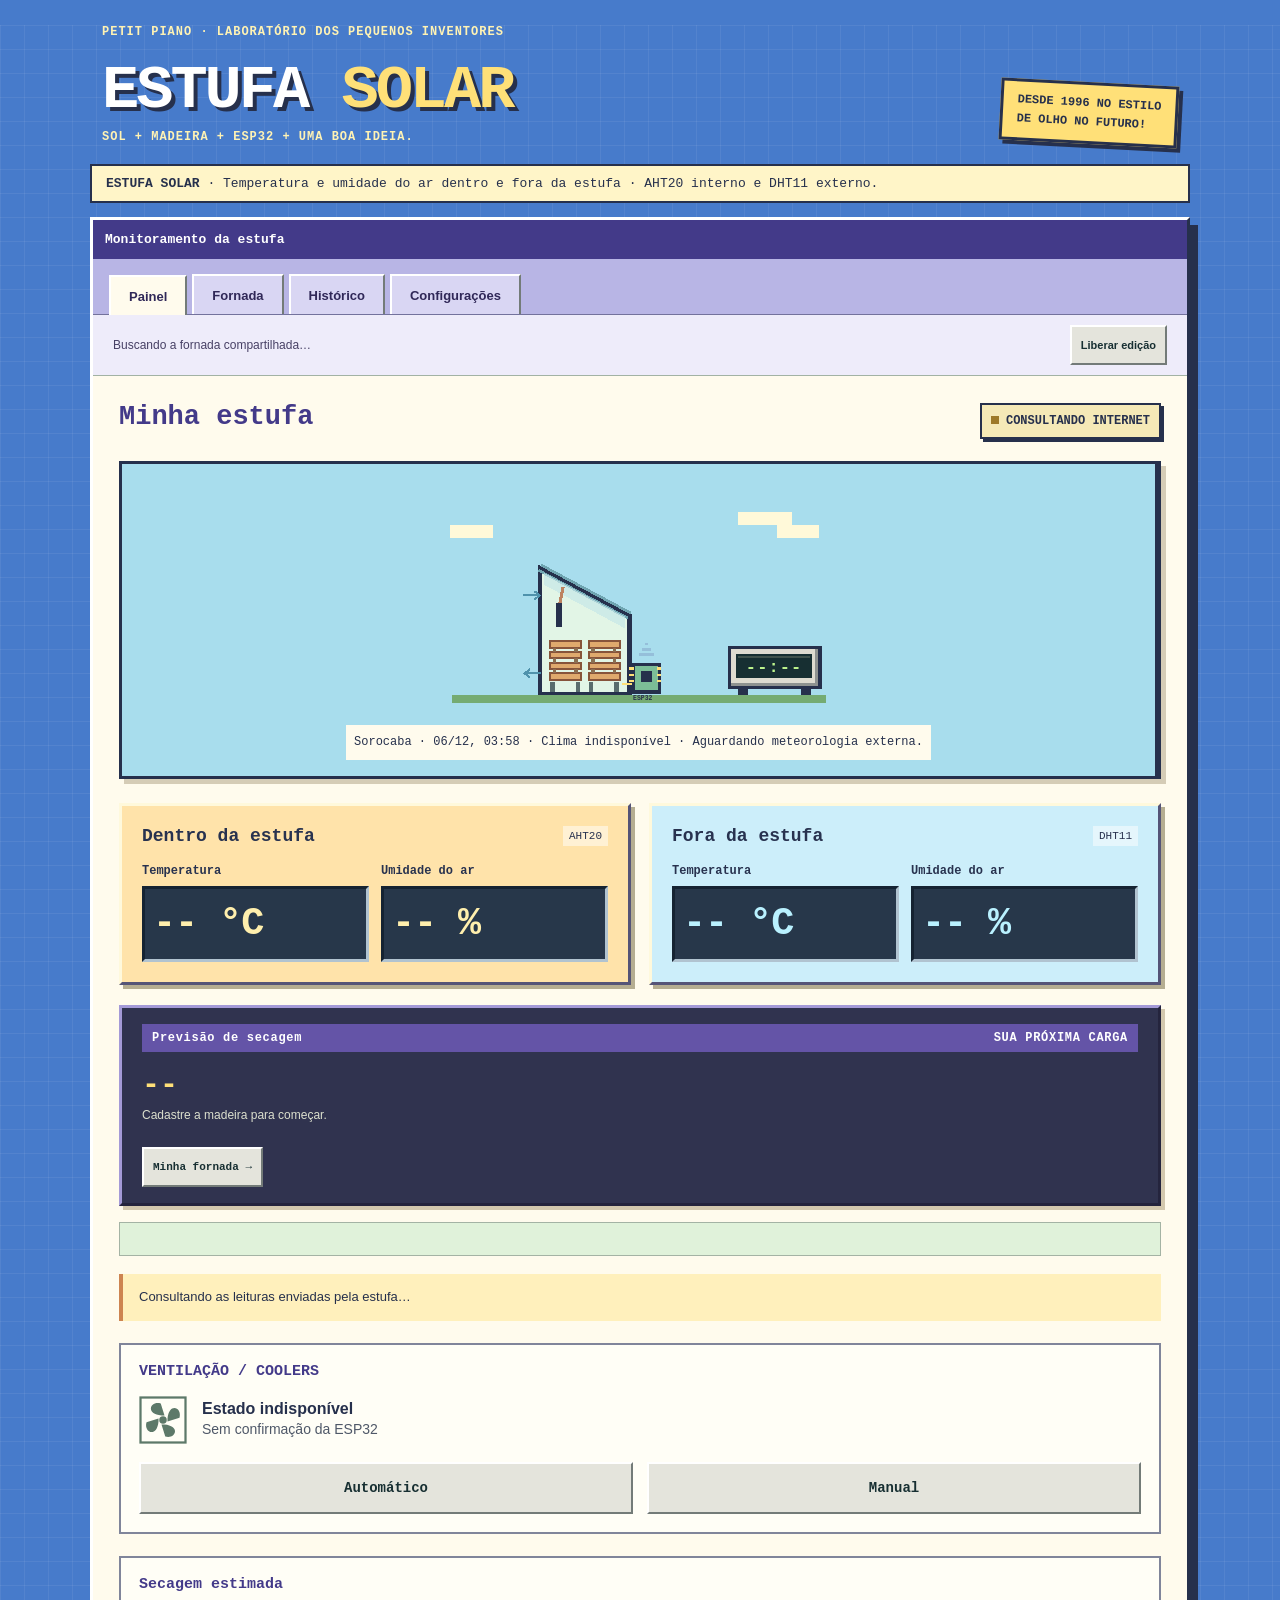
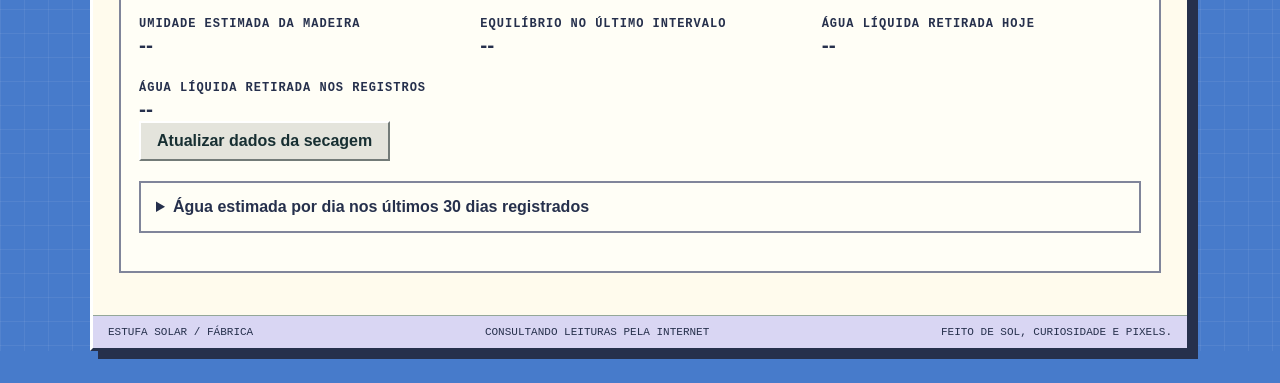
==== commit dc5ba0dc: "Add files via upload" ====
--- a/Estufa-Laboratorio.html
+++ b/Estufa-Laboratorio.html
@@ -1013,5 +1013,53 @@
  }frame=requestAnimationFrame(run);}
 function start(){if(allowed&&!document.hidden&&!frame)frame=requestAnimationFrame(run);}
 document.addEventListener('visibilitychange',()=>{if(document.hidden){cancelAnimationFrame(frame);frame=0;}else start();});start();
-})();</script><script src="scene-calendar.js?v=festas20261101"></script></body></html>
-
+})();</script><script src="scene-calendar.js?v=festas20261101"></script><script data-owl-version="solar-transition-only">
+/* Pixel neighbours, animated locally using Brasilia's clock. */
+(()=>{
+ 'use strict';
+ const svg=document.querySelector('.mission-art svg');if(!svg)return;
+ const ns='http://www.w3.org/2000/svg',layer=document.createElementNS(ns,'g');layer.id='scene-birds';
+ layer.innerHTML=`<title>Uma corujinha no topo da estufa à noite</title>
+ <g id="scene-owl" role="img" aria-label="Corujinha no topo da estufa">
+ <path d="M-9-19v-7l6 4h6l6-4v7l3 4v12H-12v-12z" fill="#b98eac"/><path d="M-8-17h16v15H-8z" fill="#edcebf"/><path d="M-12-12h4v10h-4zM8-12h4v10H8z" fill="#8c709e"/>
+ <g class="owl-eyes"><path d="M-8-17h6v6h-6zM2-17h6v6H2z" fill="#fff4d8"/><path d="M-6-16h2v4h-2zM4-16h2v4H4z" fill="#344057"/></g>
+ <path class="owl-closed" d="M-8-14h6v2h-6zM2-14h6v2H2z" fill="#344057"/><path d="M-2-10h4l-2 4z" fill="#efb86c"/><path d="M-6-1h4v3h-4zM2-1h4v3H2z" fill="#efb86c"/>
+ <path class="owl-flying" d="M-11-16l-16-8v7l16 13zM11-16l16-8v7L11-4z" fill="#b98eac"/>
+ </g>
+`;
+ svg.appendChild(layer);
+ const owl=layer.querySelector('#scene-owl');
+ const eyes=layer.querySelector('.owl-eyes'),closed=layer.querySelector('.owl-closed'),owlWings=layer.querySelector('.owl-flying');
+
+ let previousNight=null,arrivalStart=null,departureStart=null;
+ function render(){
+  const now=Date.now();let rise=Number(svg.dataset.sunrise),set=Number(svg.dataset.sunset);
+  const preview=['127.0.0.1','localhost'].includes(location.hostname)?new URLSearchParams(location.search).get('aves'):null;
+  if(preview==='noite'){rise=now-12*3600000;set=now-3600000;}
+  if(preview==='dia'){rise=now-3600000;set=now+3600000;}
+  if(preview==='partida'){rise=now-((now/1000)%10)*1000;set=now+3600000;}
+  if(!rise||!set){owl.style.display='none';return;}
+  const night=now<rise||now>=set;
+  // The first known state is always still: only a live solar transition starts a flight.
+  if(previousNight!==null&&night!==previousNight){
+   if(night){arrivalStart=now;departureStart=null;}
+   else{departureStart=now;arrivalStart=null;}
+  }
+  previousNight=night;
+  const arriving=night&&arrivalStart!==null&&now-arrivalStart<8000;
+  const leaving=!night&&departureStart!==null&&now-departureStart<8000;
+  owl.style.display=night||leaving?'inline':'none';
+  const blink=Math.floor(now/1000)%7===0;eyes.style.display=blink?'none':'inline';closed.style.display=blink?'inline':'none';
+  owlWings.style.display=leaving||arriving?'inline':'none';
+  owlWings.setAttribute('transform','scale(1 '+(0.65+0.35*Math.sin(now/120)).toFixed(2)+')');
+  let ox=107,oy=80;
+  if(arriving){const t=(now-arrivalStart)/8000;ox=430+(107-430)*t;oy=30+50*t-Math.sin(t*Math.PI)*15;}
+  if(leaving){const t=(now-departureStart)/8000;ox+=t*330;oy-=t*110;}
+  owl.setAttribute('aria-label',arriving?'Corujinha chegando ao pôr do sol':leaving?'Corujinha partindo ao nascer do sol':'Corujinha no ponto mais alto do telhado');
+  owl.setAttribute('transform',`translate(${ox} ${oy})`);
+ }
+ render();setInterval(()=>{if(!document.hidden)render();},100);document.addEventListener('visibilitychange',render);
+})();
+
+</script></body></html>
+
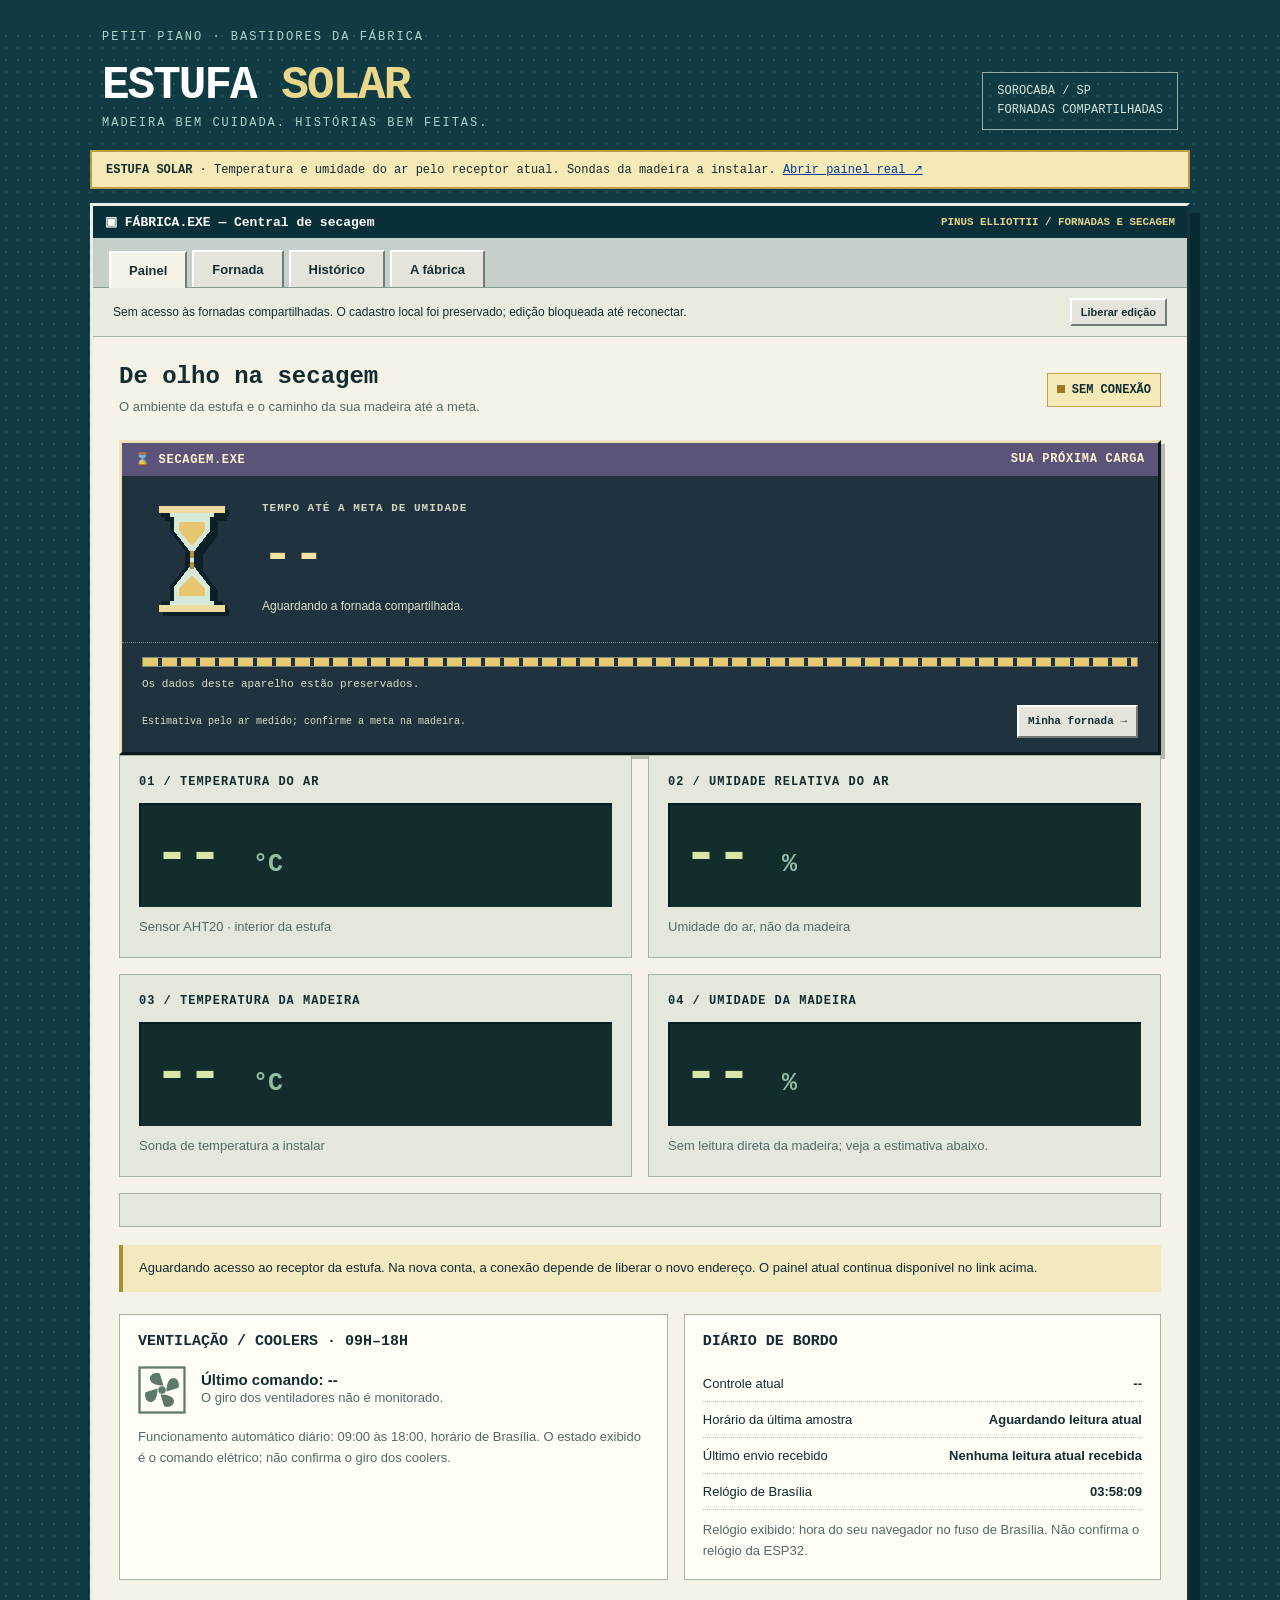
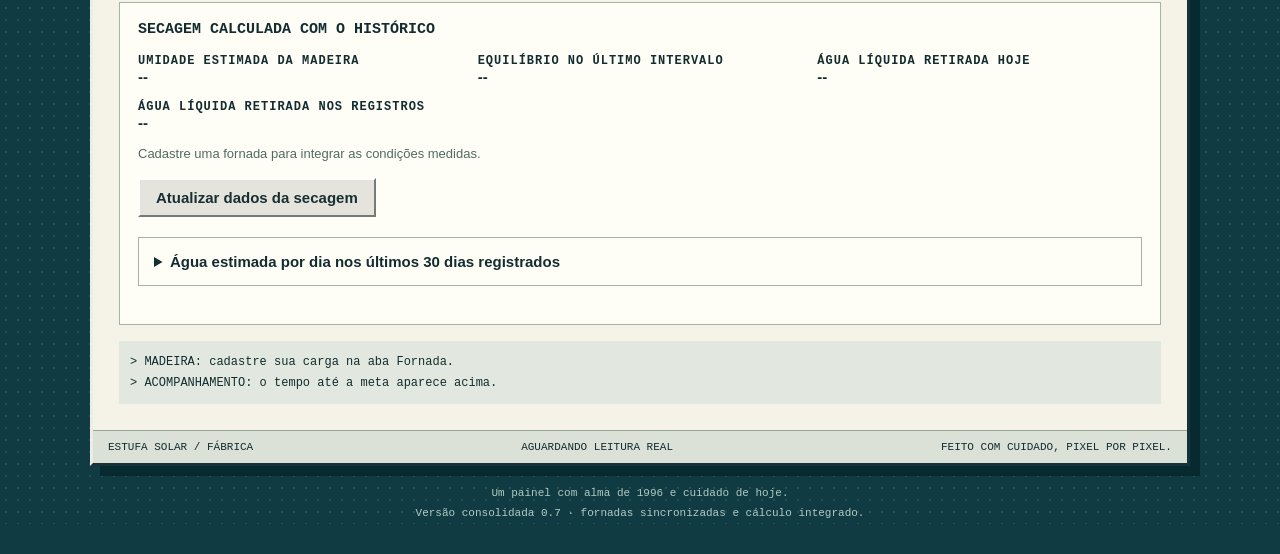
==== commit fad8e916: "Add files via upload" ====
--- a/Estufa-Laboratorio.html
+++ b/Estufa-Laboratorio.html
@@ -2,7 +2,7 @@
 
 <html lang="pt-BR">
 
-<head><meta http-equiv="Content-Security-Policy" content="default-src 'self'; connect-src https://api.open-meteo.com https://geocoding-api.open-meteo.com https://power.larc.nasa.gov https://estufa-api.josequiriri132.workers.dev; img-src 'self' data:; style-src 'self' 'unsafe-inline'; script-src 'self' 'unsafe-inline'; base-uri 'none'; form-action 'none'"><meta charset="utf-8"><meta name="viewport" content="width=device-width,initial-scale=1"><meta name="theme-color" content="#092f38"><title>Estufa Solar — Fornadas e Secagem</title>
+<head><meta http-equiv="Content-Security-Policy" content="default-src 'self'; connect-src https://geocoding-api.open-meteo.com https://power.larc.nasa.gov https://estufa-api.josequiriri132.workers.dev; img-src 'self' data:; style-src 'self' 'unsafe-inline'; script-src 'self' 'unsafe-inline'; base-uri 'none'; form-action 'none'"><meta charset="utf-8"><meta name="viewport" content="width=device-width,initial-scale=1"><meta name="theme-color" content="#092f38"><title>Estufa Solar — Fornadas e Secagem</title>
 
 <style>
 
@@ -42,56 +42,44 @@
 .selected-fornada{background:#f3efce}.history-empty{padding:20px!important;color:#526a65;text-align:center}
 .history-feedback{display:flex;align-items:center;justify-content:space-between;gap:12px;font-size:12px;min-height:24px;margin-top:9px}
 .history-feedback button{padding:5px 8px;font-size:11px;flex-shrink:0}.history-divider{border:0;border-top:1px solid #b2bda9;margin:24px 0}
-@media(max-width:720px){.history-feedback{align-items:start;flex-wrap:wrap}.fornada-log{max-height:250px}}  .sync-bar{display:flex;align-items:center;gap:10px;flex-wrap:wrap;padding:10px 20px;border-bottom:1px solid #a2b2a4;font-size:12px;background:#e8ecdf}.sync-bar span{flex:1;min-width:190px}.sync-bar button{padding:6px 9px;font-size:11px}dialog{max-width:430px;background:#fffef6;border:3px outset #ccd4c9;color:#133640;padding:24px}dialog::backdrop{background:#082a32aa}dialog input{display:block;width:100%;margin-top:8px}button:disabled{opacity:.55;cursor:default}
-/* Laboratório solar: edição para pequenos inventores */
-:root{background:#477bcb;color:#26304c;font-size:16px}body{background-color:#477bcb;background-image:linear-gradient(90deg,#ffffff10 1px,transparent 1px),linear-gradient(#ffffff10 1px,transparent 1px);background-size:24px 24px}.masthead{margin-top:25px}.eyebrow{color:#fff3b4;font-weight:bold;letter-spacing:1px}h1{font-size:clamp(34px,6vw,62px);text-shadow:4px 4px #26304c;letter-spacing:-3px}h1 span{color:#ffe078}.stamp{background:#ffe078;color:#26304c;border:3px solid #26304c;box-shadow:4px 4px #26304c;transform:rotate(3deg);font-weight:bold}.window{background:#b8b5e5;border-color:#fff #26304c #26304c #fff;box-shadow:8px 8px #26304c}.titlebar{background:#433a89;padding:12px}.titlebar small{color:#ffe078}.lab-banner{background:#fff5c8;border:2px solid #26304c;color:#26304c;font-size:13px}.nav{background:#b8b5e5;border-color:#73729c;padding-top:15px}.nav button{background:#d9d6f3;color:#302858}.nav button[aria-selected=true]{background:#fffbed}.content{background:#fffbed}.sync-bar{background:#eeecfa;color:#474065}.intro h2{color:#433a89;font-size:27px}.muted{color:#4f5868;font-size:14px}.badge{border:2px solid #26304c;box-shadow:3px 3px #26304c}.meter{border:2px solid #26304c;background:#ffe3ad;box-shadow:4px 4px #ded4bb}.meter:nth-child(2){background:#cfeefa}.meter .label{font-size:14px;letter-spacing:0}.display{background:#29384c;color:#fff1a3;border:3px inset #647186;letter-spacing:-2px}.unit{color:#c6f2ea}.box,.chart,.lab-form,details{border:2px solid #80859a}.box h3{color:#433a89}.arrival-clock{background:#30334f;color:#ffe078;box-shadow:4px 4px #d3c8ae;border-color:#a49ad7 #24243d #24243d #a49ad7}.clock-title{background:#6454a7;color:white;padding:12px}.clock-track{height:16px}.clock-track>div{background:repeating-linear-gradient(90deg,#8de0ac 0 15px,transparent 15px 19px)}button,.button{min-height:40px}button:focus-visible,a:focus-visible,summary:focus-visible{outline:3px solid #a63d74;outline-offset:4px}.footerbar{background:#d9d6f3}.under{color:#fff5cb}.mission{display:grid;grid-template-columns:1.05fr 1fr;border:3px solid #26304c;box-shadow:5px 5px #d5ccb6;margin-bottom:27px;background:#d9eff2}.mission-art{padding:14px;background:#a8dded;border-right:3px solid #26304c;display:flex;align-items:center}.mission-art svg{width:100%;height:auto;max-height:235px}.mission-copy{padding:24px}.mission-copy h3{font-size:23px;line-height:1.2;margin:10px 0;color:#433a89}.mission-copy p{font-size:15px;line-height:1.6;margin:10px 0}.level-tag{font:bold 12px 'Courier New',monospace;background:#ffe078;display:inline-block;padding:6px 9px;border:2px solid #26304c}.discovery{display:grid;grid-template-columns:repeat(3,1fr);gap:12px;margin:23px 0}.discovery details{margin:0;background:#f2e9ff;padding:16px}.discovery details:nth-child(2){background:#e0f2da}.discovery details:nth-child(3){background:#fff0bc}.discovery summary{font:bold 15px 'Courier New',monospace;line-height:1.4}.discovery p{font-size:14px;line-height:1.6}.learning-caption{font:12px 'Courier New',monospace;color:#51516b;margin:24px 0 12px}.meters{margin-top:22px}.sand-top,.sand-bottom{transition:transform 1s}.connection{background:#e9e7f6}.notice{background:#fff0bc;border-color:#cd8450}.summary-strip{background:#e0f2da}.label{line-height:1.5}.readout{flex-wrap:wrap}.readout strong{overflow-wrap:anywhere}.days-unit{line-height:1.5}@media(max-width:720px){.mission{grid-template-columns:1fr}.mission-art{border-right:0;border-bottom:3px solid #26304c}.mission-art svg{max-height:185px}.mission-copy{padding:18px}.discovery{grid-template-columns:1fr}.nav button{flex:1 1 40%;font-size:13px}.clock-body{padding:20px 14px}.eyebrow{font-size:11px}h1{letter-spacing:-2px}.titlebar{line-height:1.5}.clock-title{flex-wrap:wrap}.days-unit{letter-spacing:1px}}
-
-.cloud-drift{animation:cloud-drift 12s ease-in-out infinite alternate}.cloud-drift:nth-child(2){animation-delay:-5s}@keyframes cloud-drift{from{transform:translateX(-7px)}to{transform:translateX(9px)}}
-.esp-signal{opacity:.18}.esp-online .esp-signal{animation:signal-pulse 1.5s steps(2,end) infinite}.esp-online .esp-signal:nth-child(2){animation-delay:.2s}.esp-online .esp-signal:nth-child(3){animation-delay:.4s}@keyframes signal-pulse{0%,100%{opacity:.2}50%{opacity:1}}
-.kiln-wind{display:none}.kiln-wind.coolers-active{display:inline}.wind-line{animation:wind-flow 1.8s ease-in-out infinite}.wind-line:nth-child(2){animation-delay:-.6s}.wind-line:nth-child(3){animation-delay:-1.2s}@keyframes wind-flow{0%{transform:translateX(-3px);opacity:.2}50%{opacity:1}100%{transform:translateX(6px);opacity:.2}}
-@media(prefers-reduced-motion:reduce){.cloud-drift,.esp-online .esp-signal,.wind-line{animation:none}.esp-online .esp-signal{opacity:1}}
-
-
-/* Organização simples, com a identidade visual de 1996. */
-.intro .muted,.mission,.learning-caption,.discovery,.connection,.clock-actions small,#climate-note,#tab-fabrica,.lab-banner{display:none!important}
-.env-grid{display:grid;grid-template-columns:1fr 1fr;gap:18px;margin:20px 0}.environment{padding:20px;border:3px solid;border-color:#fff9dc #555477 #555477 #fff9dc;box-shadow:4px 4px 0 #b5ad91}.environment.inside{background:#ffe3aa}.environment.outside{background:#cceefa}.environment h2{font:700 18px 'Courier New',monospace;margin:0 0 18px;color:#28324f}.environment .env-tag{float:right;font:11px 'Courier New',monospace;background:#ffffff80;padding:4px 6px}.environment .env-values{display:grid;grid-template-columns:1fr 1fr;gap:12px}.env-label{font:700 12px 'Courier New',monospace;color:#28324f;margin-bottom:8px}.env-number{background:#27374a;color:#ffefad;border:3px solid;border-color:#152332 #b1c3d0 #b1c3d0 #152332;padding:13px 8px;font:700 clamp(24px,3vw,40px) 'Courier New',monospace;white-space:nowrap;letter-spacing:-1px}.outside .env-number{color:#b9f1ff}.lower{grid-template-columns:1fr}.cooler-actions{display:flex;gap:14px;margin:18px 0 0}.cooler-actions button{flex:1;min-height:52px;font:700 14px 'Courier New',monospace}.cooler-actions button[aria-pressed=true]{background:#bfdac7;color:#173c2c;border-color:#4e7761 #f1fff3 #f1fff3 #4e7761}#cooler-command-status{font-size:13px;margin-bottom:0}#cooler-command-status:empty{display:none}.process-values h3{margin-bottom:22px}.process-values .form-grid{gap:22px}.process-values strong{font-size:21px}.settings-body .box{margin-bottom:18px}#settings-content[hidden]{display:none!important}#settings-content{margin-top:20px}#cooler-dialog{width:min(530px,92vw);border:4px solid;border-color:#fff6d8 #31304e #31304e #fff6d8;background:#fffbea;color:#28324f;padding:24px;box-shadow:8px 8px 0 #161a3355}#cooler-dialog::backdrop{background:#18214299}.schedule-times{display:flex;gap:18px;margin:20px 0}.schedule-times label{flex:1;font:700 13px 'Courier New',monospace}.schedule-times input{display:block;margin-top:8px;width:100%;padding:10px;border:2px inset #bbc6c7}.schedule-days{display:flex;flex-wrap:wrap;gap:10px;margin:18px 0}.schedule-days label{padding:7px 5px;background:#e4e7dc;font-size:13px}.settings-lock{padding:24px}.arrival-clock{padding:16px 20px;margin:0 0 16px}.clock-title{padding:7px 10px}.clock-body{padding:12px 0}.clock-copy>.label,#time-meta,.clock-track,.pixel-hourglass{display:none}#time-main{font:700 30px 'Courier New',monospace;margin:4px 0}.days-digits{font:700 42px 'Courier New',monospace;letter-spacing:-2px}.days-unit{font:12px 'Courier New',monospace}.clock-bottom{padding:0;border:0}.clock-actions{margin-top:6px}#time-caption{font-size:12px;margin:4px 0}.masthead{margin-top:18px}.masthead .eyebrow,.stamp,.under{display:none}.masthead h1{font-size:32px}.heading{margin:10px 0 18px}.sync-bar{font-size:12px}.titlebar small{display:none}
-@media(max-width:800px){.env-grid{grid-template-columns:1fr}.env-number{font-size:34px}.environment h2{font-size:18px}}
-@media(max-width:460px){.environment{padding:14px}.environment .env-values{gap:8px}.env-number{font-size:27px;padding:13px 6px}.schedule-times{flex-direction:column}.nav button{font-size:11px}.cooler-actions{gap:8px}.cooler-actions button{padding:10px 6px;font-size:12px}.env-label{font-size:11px}}
-.environment,.env-grid,.env-values{min-width:0}#aviso:empty{display:none}@media(max-width:460px){.env-number{font-size:clamp(18px,5.8vw,26px);letter-spacing:-1px;padding:12px 5px}.env-label{font-size:10px}}.mission{display:block!important;margin:18px 0 24px}.mission-copy{display:none!important}.mission-art{width:100%;padding:16px!important}.mission-art svg{width:100%;max-width:720px;height:auto;display:block;margin:auto}.masthead .eyebrow{display:block!important}.masthead .stamp{display:block!important}.masthead h1{font-size:clamp(34px,6vw,62px)}.masthead{margin-top:25px}.heading{margin:12px 0 20px}.lab-banner{display:block!important}.kiln-wind:not(.coolers-active){display:none!important;opacity:0!important}.kiln-wind.coolers-active{display:inline!important;opacity:1!important}.scene-tree{transform-origin:325px 199px}.scene-tree .tree-crown{animation:tree-breeze 5s ease-in-out infinite;transform-origin:325px 180px}@keyframes tree-breeze{0%,100%{transform:translateX(0)}50%{transform:translateX(1px)}}@media(max-width:720px){.masthead .stamp{font-size:9px;padding:6px;max-width:130px}.masthead .eyebrow{font-size:10px;letter-spacing:0}.heading{align-items:center;gap:8px}.mission-art{padding:10px!important}}@media(prefers-reduced-motion:reduce){.scene-tree .tree-crown{animation:none}}.scene-dino .dino-tail{transform-origin:338px 183px;animation:dino-tail-wag 2.8s ease-in-out infinite}.scene-dino{animation:dino-breathe 3s ease-in-out infinite;transform-origin:320px 201px}@keyframes dino-tail-wag{0%,100%{transform:rotate(-4deg)}50%{transform:rotate(5deg)}}@keyframes dino-breathe{0%,100%{transform:translateY(0)}50%{transform:translateY(-1px)}}@media(prefers-reduced-motion:reduce){.scene-dino,.scene-dino .dino-tail{animation:none}}.scene-clock.clock-night #scene-clock-digits{fill:#d5ffab;filter:drop-shadow(0 0 2px #a3ff77) drop-shadow(0 0 5px #79df66)}.scene-clock.clock-night .clock-screen{fill:#24483d;filter:drop-shadow(0 0 4px #83e88b)}</style></head>
-
-<body><header class="masthead"><div class="eyebrow">PETIT PIANO · LABORATÓRIO DOS PEQUENOS INVENTORES</div><div class="heading"><div><h1>ESTUFA <span>SOLAR</span></h1><div class="eyebrow">SOL + MADEIRA + ESP32 + UMA BOA IDEIA.</div></div><div class="stamp">DESDE 1996 NO ESTILO<br>DE OLHO NO FUTURO!</div></div></header>
-
-<div class="lab-banner"><b>ESTUFA SOLAR</b> · Temperatura e umidade do ar dentro e fora da estufa · AHT20 interno e DHT11 externo. </div><main class="window"><div class="titlebar"><span>Monitoramento da estufa</span><small>PINUS ELLIOTTII / FORNADAS E SECAGEM</small></div><nav class="nav" role="tablist" aria-label="Seções da estufa"><button role="tab" id="tab-painel" aria-selected="true" aria-controls="painel">Painel</button><button role="tab" id="tab-fornada" aria-selected="false" aria-controls="fornada" tabindex="-1">Fornada</button><button role="tab" id="tab-historico" aria-selected="false" aria-controls="historico" tabindex="-1">Histórico</button><button role="tab" id="tab-fabrica" aria-selected="false" aria-controls="fabrica" tabindex="-1">04 · A fábrica</button><button role="tab" id="tab-configuracoes" aria-selected="false" aria-controls="configuracoes" tabindex="-1">Configurações</button></nav><div class="sync-bar"><span id="sync-status" role="status">Buscando a fornada compartilhada…</span><button id="sync-login" type="button">Liberar edição</button><button id="sync-migrate" type="button" hidden>Usar cadastro deste aparelho</button></div>
-<dialog id="sync-auth"><form id="sync-auth-form"><h3>Entrar</h3><label for="sync-password">Senha</label><input id="sync-password" type="password" autocomplete="current-password" required><p id="sync-auth-message" role="status"></p><div class="controls"><button id="sync-auth-submit" type="submit">Entrar</button><button id="sync-auth-cancel" type="button">Cancelar</button></div></form></dialog>
-
-<div class="content"><section id="painel" role="tabpanel" aria-labelledby="tab-painel"><div class="intro"><div><h2>Minha estufa</h2><div class="muted">Sensores de verdade. Descobertas a cada leitura.</div></div><div class="badge" id="badge"><span class="dot"></span><span id="conexao">CONSULTANDO INTERNET</span></div></div>
-
-<div class="mission"><div class="mission-art" style="flex-direction:column"><svg viewBox="0 0 400 220" role="img" aria-label="Desenho em pixels: o sol aquece a estufa com tábuas de madeira; uma ESP32 envia as leituras pela internet." shape-rendering="crispEdges"><path class="sky-cloud-base" fill="#fff9d9" d="M20 42h40v12H20zm270-12h50v12h-50zm36 12h40v12h-40z"/><g class="sky-sun"><g fill="#ffc958"><path d="M74 26h36v36H74zM85 10h12v10H85zm0 58h12v10H85zM58 36h10v12H58zm58 0h10v12h-10z"/></g><path fill="#26304c" d="M83 37h5v6h-5zm17 0h5v6h-5z"/><path fill="#26304c" d="M83 47h4v5h14v-5h4v8h-4v3H87v-3h-4z"/><path d="M124 70l32 20m-15-35 33 20" stroke="#f6b54b" stroke-width="6"/></g><g id="kiln-side"><path d="M107 82L191 127V200H107Z" fill="#e2f5e6" stroke="#26304c" stroke-width="4"/><path d="M107 82L191 127" stroke="#70a5b1" stroke-width="8"/><path d="M107 82L191 127" stroke="#26304c" stroke-width="3"/><path d="M111 87L187 128V139L111 98Z" fill="#c7e7e8" opacity=".7"/><path d="M125 115V138" stroke="#26304c" stroke-width="5"/><path d="M126 115l3-15" stroke="#bd8360" stroke-width="3"/><g fill="#dfa96d" stroke="#87543b" stroke-width="2"><path d="M117 151h29v6h-29zm0 10h29v6h-29zm0 10h29v6h-29zm0 10h29v6h-29zM153 151h29v6h-29zm0 10h29v6h-29zm0 10h29v6h-29zm0 10h29v6h-29z"/></g><g stroke="#8b6f52" stroke-width="3"><path d="M121 157v4m20-4v4m-20 6v4m20-4v4m-20 6v4m20-4v4m16-24v4m20-4v4m-20 6v4m20-4v4m-20 6v4m20-4v4"/></g><path d="M119 189v9m24-9v9m12-9v9m24-9v9" stroke="#596d6d" stroke-width="4"/><path d="M91 108h16m-5-4 5 4-5 4M108 181H93m5-4-5 4 5 4" fill="none" stroke="#4f92ac" stroke-width="2"/></g><path d="M25 201h350v8H25z" fill="#75ab72"/><g id="scene-esp" transform="translate(37 108) scale(.5)"><path fill="#26304c" d="M312 126h56v58h-56z"/><path fill="#7cbd97" d="M319 133h42v44h-42z"/><path fill="#26304c" d="M329 142h22v21h-22z"/><path d="M317 137h-9m9 12h-9m9 12h-9m51-24h9m-9 12h9m-9 12h9M294 166h18" stroke="#ffe078" stroke-width="4"/><g stroke="#433a89" stroke-width="5"><path class="esp-signal" d="M326 111h28"/><path class="esp-signal" d="M331 101h18"/><path class="esp-signal" d="M337 91h6"/></g><text x="315" y="196" font-family="monospace" font-weight="bold" font-size="12" fill="#26304c">ESP32</text></g><g class="scene-clock" role="img" aria-label="Digital clock showing Brasilia time"><title id="scene-clock-title">Brasília time</title><path fill="#26304c" d="M283 155h88v41h-88z"/><path fill="#dedbd0" d="M286 158h82v35h-82z"/><path fill="#8e9290" d="M286 190h82v3h-82zM365 158h3v35h-3z"/><path class="clock-screen" fill="#172f32" d="M291 163h71v22h-71z"/><path fill="#40524c" d="M293 165h67v2h-67z"/><text x="326.5" y="180" text-anchor="middle" font-family="monospace" font-weight="bold" font-size="16" letter-spacing="1" fill="#bdf48d"><tspan id="scene-clock-digits"><tspan id="scene-clock-hours">--</tspan><tspan id="scene-clock-colon">:</tspan><tspan id="scene-clock-minutes">--</tspan></tspan></text><path fill="#26304c" d="M293 196h9v5h-9zm59 0h9v5h-9z"/></g><g class="kiln-wind" id="kiln-wind" fill="none" stroke="#377fa1" stroke-width="2.5"><title>Vento acompanha o comando recebido dos coolers. Giro não monitorado.</title><path class="wind-line" d="M139 130h29q10 0 10-7t-10-7"/><path class="wind-line" d="M137 138h39q8 0 8 7t-8 7"/><path class="wind-line" d="M143 144h18"/></g></svg><p id="sky-caption" style="font:12px Courier New,monospace;line-height:1.6;background:#fffbed;color:#26304c;padding:8px;margin:10px 0 0">Consultando clima de Sorocaba…</p></div><div class="mission-copy"><span class="level-tag">FASE 01 · ENERGIA DO SOL</span><h3>Missão: madeira seca!</h3><p>O sol aquece. O ar circula. A madeira vai perdendo água. E uma plaquinha chamada <b>ESP32</b> conta essa história pela internet!</p><p><b>Este laboratório existe de verdade.</b> Os números abaixo vêm da nossa estufa.</p></div></div><div class="learning-caption">CLIQUE PARA DESCOBRIR ↓</div><div class="discovery"><details><summary>01 · O que o sol faz?</summary><p>A luz do sol vira calor dentro da estufa. Esse calor ajuda a água a sair da madeira, aos poucos. Em dias diferentes, a secagem também muda!</p></details><details><summary>02 · Quem conta os números?</summary><p>O sensor mede a temperatura e a umidade do ar. A ESP32 lê esses valores e os envia pela internet para este painel. É uma pequena ponte entre o mundo físico e a tela!</p></details><details><summary>03 · Já dá para fazer música?</summary><p>A madeira vai virar parte de um pequeno piano! Antes disso, precisamos cuidar da secagem. O computador estima o prazo, e uma medição da madeira confirma quando ela está pronta.</p></details></div><div class="env-grid"><section class="environment inside" aria-label="Medidas internas"><h2>Dentro da estufa <span class="env-tag">AHT20</span></h2><div class="env-values"><div><div class="env-label">Temperatura</div><div class="env-number"><span id="temperatura">--</span> °C</div></div><div><div class="env-label">Umidade do ar</div><div class="env-number"><span id="umidade">--</span> %</div></div></div></section><section class="environment outside" aria-label="Medidas externas"><h2>Fora da estufa <span class="env-tag">DHT11</span></h2><div class="env-values"><div><div class="env-label">Temperatura</div><div class="env-number"><span id="external-temperature">--</span> °C</div></div><div><div class="env-label">Umidade do ar</div><div class="env-number"><span id="external-humidity">--</span> %</div></div></div><span id="external-status" hidden></span></section></div>
+@media(max-width:720px){.history-feedback{align-items:start;flex-wrap:wrap}.fornada-log{max-height:250px}}  .sync-bar{display:flex;align-items:center;gap:10px;flex-wrap:wrap;padding:10px 20px;border-bottom:1px solid #a2b2a4;font-size:12px;background:#e8ecdf}.sync-bar span{flex:1;min-width:190px}.sync-bar button{padding:6px 9px;font-size:11px}dialog{max-width:430px;background:#fffef6;border:3px outset #ccd4c9;color:#133640;padding:24px}dialog::backdrop{background:#082a32aa}dialog input{display:block;width:100%;margin-top:8px}button:disabled{opacity:.55;cursor:default} </style></head>
+
+<body><header class="masthead"><div class="eyebrow">PETIT PIANO · BASTIDORES DA FÁBRICA</div><div class="heading"><div><h1>ESTUFA <span>SOLAR</span></h1><div class="eyebrow">MADEIRA BEM CUIDADA. HISTÓRIAS BEM FEITAS.</div></div><div class="stamp">SOROCABA / SP<br>FORNADAS COMPARTILHADAS</div></div></header>
+
+<div class="lab-banner"><b>ESTUFA SOLAR</b> · Temperatura e umidade do ar pelo receptor atual. Sondas da madeira a instalar. <a href="https://josequiriri132-coder.github.io/estufa-solar/" target="_blank" rel="noopener">Abrir painel real ↗</a></div><main class="window"><div class="titlebar"><span>▣ FÁBRICA.EXE — Central de secagem</span><small>PINUS ELLIOTTII / FORNADAS E SECAGEM</small></div><nav class="nav" role="tablist" aria-label="Seções da estufa"><button role="tab" id="tab-painel" aria-selected="true" aria-controls="painel">Painel</button><button role="tab" id="tab-fornada" aria-selected="false" aria-controls="fornada" tabindex="-1">Fornada</button><button role="tab" id="tab-historico" aria-selected="false" aria-controls="historico" tabindex="-1">Histórico</button><button role="tab" id="tab-fabrica" aria-selected="false" aria-controls="fabrica" tabindex="-1">A fábrica</button></nav><div class="sync-bar"><span id="sync-status" role="status">Buscando a fornada compartilhada…</span><button id="sync-login" type="button">Liberar edição</button><button id="sync-migrate" type="button" hidden>Usar cadastro deste aparelho</button></div>
+<dialog id="sync-auth"><form id="sync-auth-form"><h3>Liberar edição das fornadas</h3><p>A consulta funciona em todos os aparelhos. A senha protege as alterações.</p><label for="sync-password">Senha de edição</label><input id="sync-password" type="password" autocomplete="current-password" required><p id="sync-auth-message" role="status"></p><div class="controls"><button id="sync-auth-submit" type="submit">Liberar edição</button><button id="sync-auth-cancel" type="button">Cancelar</button></div></form></dialog>
+
+<div class="content"><section id="painel" role="tabpanel" aria-labelledby="tab-painel"><div class="intro"><div><h2>De olho na secagem</h2><div class="muted">O ambiente da estufa e o caminho da sua madeira até a meta.</div></div><div class="badge" id="badge"><span class="dot"></span><span id="conexao">CONSULTANDO INTERNET</span></div></div>
+
 <article class="arrival-clock" id="time-remaining" aria-labelledby="time-heading">
-<div class="clock-title"><span id="time-heading">Previsão de secagem</span><span id="time-goal">SUA PRÓXIMA CARGA</span></div>
+<div class="clock-title"><span id="time-heading">⌛ SECAGEM.EXE</span><span id="time-goal">SUA PRÓXIMA CARGA</span></div>
 <div class="clock-body">
 <svg class="pixel-hourglass" viewBox="0 0 80 100" aria-hidden="true" shape-rendering="crispEdges">
 <path d="M12 4H68V12H60V25L46 43V57L60 75V88H68V96H12V88H20V75L34 57V43L20 25V12H12Z" fill="#0c222b"/>
 <path d="M20 8H60V12H56V25L42 43V57L56 75V88H60V92H20V88H24V75L38 57V43L24 25V12H20Z" fill="#d5e9d9"/>
-<path class="sand-top" d="M28 16H52V24L40 38L28 24Z" fill="#e6c66e"/>
-<path class="sand-bottom" d="M28 84V77L40 65L52 77V84Z" fill="#e6c66e"/>
+<path d="M28 16H52V24L40 38L28 24Z" fill="#e6c66e"/>
+<path d="M28 84V77L40 65L52 77V84Z" fill="#e6c66e"/>
 <path class="sand" d="M38 43H42V49H38ZM38 53H42V59H38Z" fill="#b39340"/>
 <path d="M10 2H70V8H10ZM10 92H70V98H10Z" fill="#eedb9f"/>
 </svg>
 <div class="clock-copy"><div class="label">TEMPO ATÉ A META DE UMIDADE</div><div id="time-main" aria-live="polite">--</div><p id="time-caption">Cadastre a madeira para começar.</p></div>
 </div>
 <div class="clock-bottom"><div class="clock-track" aria-hidden="true"><div id="time-meter-fill"></div></div><div id="time-meta">Pinus elliottii · sua próxima carga</div><div class="clock-actions"><small>Estimativa pelo ar medido; confirme a meta na madeira.</small><button id="timer-edit" type="button">Minha fornada →</button></div></div>
-</article><div class="summary-strip" id="load-summary"></div><p class="muted" id="climate-note"></p>
+</article><div class="meters"><article class="meter"><div class="label">01 / TEMPERATURA DO AR</div><div class="display"><span id="temperatura">--</span> <span class="unit">°C</span></div><div class="muted">Sensor AHT20 · interior da estufa</div></article><article class="meter"><div class="label">02 / UMIDADE RELATIVA DO AR</div><div class="display"><span id="umidade">--</span> <span class="unit">%</span></div><div class="muted">Umidade do ar, não da madeira</div></article></div>
+
+<div class="meters" style="margin-top:16px"><article class="meter"><div class="label">03 / TEMPERATURA DA MADEIRA</div><div class="display"><span id="wood-temperature">--</span> <span class="unit">°C</span></div><div class="muted">Sonda de temperatura a instalar</div></article><article class="meter"><div class="label">04 / UMIDADE DA MADEIRA</div><div class="display"><span id="wood-moisture">--</span> <span class="unit">%</span></div><div class="muted" id="wood-status">Aguardando a nova sonda</div></article></div>
+
+<div class="summary-strip" id="load-summary"></div><p class="muted" id="climate-note"></p>
 <div class="notice" id="aviso" role="status">Consultando as leituras enviadas pela estufa…</div>
 
-<div class="lower"><article class="box"><h3>VENTILAÇÃO / COOLERS</h3><div class="machine"><svg class="fan" viewBox="0 0 64 64" aria-hidden="true"><rect x="2" y="2" width="60" height="60" fill="none" stroke="currentColor" stroke-width="3"/><circle cx="32" cy="32" r="5" fill="currentColor"/><path d="M30 26C8 24 15 6 29 10L34 26M38 30C40 8 58 15 54 29L38 34M34 38C56 40 49 58 35 54L30 38M26 34C24 56 6 49 10 35L26 30" fill="currentColor"/></svg><div><strong id="coolers">Estado indisponível</strong><div class="muted">Sem confirmação da ESP32</div></div></div><div class="cooler-actions"><button id="cooler-auto" type="button" aria-pressed="false">Automático</button><button id="cooler-manual" type="button" aria-pressed="false">Manual</button></div><p id="cooler-command-status" role="status" aria-live="polite"></p><span id="cooler-schedule-applied" hidden></span></article>
-
-</div>
-
-
-<article class="box process-values" style="margin:16px 0"><h3>Secagem estimada</h3>
+<div class="lower"><article class="box"><h3>VENTILAÇÃO / COOLERS · 09H–18H</h3><div class="machine"><svg class="fan" viewBox="0 0 64 64" aria-hidden="true"><rect x="2" y="2" width="60" height="60" fill="none" stroke="currentColor" stroke-width="3"/><circle cx="32" cy="32" r="5" fill="currentColor"/><path d="M30 26C8 24 15 6 29 10L34 26M38 30C40 8 58 15 54 29L38 34M34 38C56 40 49 58 35 54L30 38M26 34C24 56 6 49 10 35L26 30" fill="currentColor"/></svg><div><strong id="coolers">Estado indisponível</strong><div class="muted">Sem confirmação da ESP32</div></div></div><p class="muted">Funcionamento automático diário: 09:00 às 18:00, horário de Brasília. O estado exibido é o comando elétrico; não confirma o giro dos coolers.</p></article>
+
+<article class="box"><h3>DIÁRIO DE BORDO</h3><div class="readout"><span>Controle atual</span><strong id="modo">Aguardando ESP32</strong></div><div class="readout"><span>Horário da última amostra</span><strong id="hora-dispositivo">Aguardando ESP32</strong></div><div class="readout"><span>Último envio recebido</span><strong id="ultima">Nenhum</strong></div><div class="readout"><span>Relógio de Brasília</span><strong id="relogio">--:--</strong></div><div class="muted" style="margin-top:10px">Relógio exibido: hora do seu navegador no fuso de Brasília. Não confirma o relógio da ESP32.</div></article></div>
+
+
+<article class="box" style="margin:16px 0"><h3>SECAGEM CALCULADA COM O HISTÓRICO</h3>
 <div class="form-grid"><div><div class="label">UMIDADE ESTIMADA DA MADEIRA</div><strong id="estimated-mc">--</strong></div><div><div class="label">EQUILÍBRIO NO ÚLTIMO INTERVALO</div><strong id="equilibrium-mc">--</strong></div><div><div class="label">ÁGUA LÍQUIDA RETIRADA HOJE</div><strong id="daily-water">--</strong></div><div><div class="label">ÁGUA LÍQUIDA RETIRADA NOS REGISTROS</div><strong id="estimated-water">--</strong></div></div>
-<button id="process-refresh" type="button">Atualizar dados da secagem</button>
+<p id="process-status" class="muted">Cadastre uma fornada para integrar as condições medidas.</p><p id="process-coverage" class="muted"></p><p id="process-limit" class="muted"></p><p id="process-source" class="muted" role="status"></p><button id="process-refresh" type="button">Atualizar dados da secagem</button>
 <details><summary>Água estimada por dia nos últimos 30 dias registrados</summary><div class="table-wrap"><table><thead><tr><th>Data</th><th>Horas cobertas</th><th>Saída kg</th><th>Reabsorção kg</th><th>Saldo kg</th></tr></thead><tbody id="daily-process"></tbody></table></div></details>
 </article>
 <div class="connection">&gt; MADEIRA: cadastre sua carga na aba Fornada.<br>&gt; ACOMPANHAMENTO: o tempo até a meta aparece acima.</div></section>
@@ -99,20 +87,25 @@
 
 
 <section id="fornada" role="tabpanel" aria-labelledby="tab-fornada" hidden>
-<div class="intro"><div><h2>Fornada</h2></div><button type="button" id="start-new">Nova fornada +</button></div>
+<div class="intro"><div><h2>Da tábua à próxima nota</h2><div class="muted">Diga o que entra. A estufa faz as contas.</div></div><button type="button" id="start-new">Nova fornada +</button></div>
 
 <form id="batch-form" class="lab-form"><input id="batch-id" type="hidden">
-<h3 id="form-title">Dados da fornada</h3>
+<h3 id="form-title">O QUE VAI ENTRAR NA ESTUFA</h3>
 <div class="wood-species">PINUS ELLIOTTII <span>Madeira desta versão</span></div>
 <div class="form-grid">
-<div class="field"><label for="b-length">Comprimento (mm)</label><input id="b-length" type="number" min="1" max="10000" step="1" value="1000" required></div>
-<div class="field"><label for="b-width">Largura (mm)</label><input id="b-width" type="number" min="1" max="2000" step="1" value="200" required></div>
-<div class="field"><label for="b-thickness">Espessura (mm)</label><input id="b-thickness" type="number" min="1" max="500" step="1" value="22" required></div>
+<div class="field"><label for="b-length">Comprimento C (mm)</label><input id="b-length" type="number" min="1" max="10000" step="1" value="1000" required></div>
+<div class="field"><label for="b-width">Largura A (mm)</label><input id="b-width" type="number" min="1" max="2000" step="1" value="200" required></div>
+<div class="field"><label for="b-thickness">Espessura E (mm)</label><input id="b-thickness" type="number" min="1" max="500" step="1" value="22" required></div>
 <div class="field"><label for="b-quantity">Quantidade de tábuas</label><input id="b-quantity" type="number" min="1" max="10000" step="1" value="16" required></div>
-
+<div class="field"><label for="b-separator">Altura dos separadores (mm)</label><input id="b-separator" type="number" min="5" max="100" step=".1" value="15" required><small>Altura do espaço entre uma camada e outra.</small></div>
 <div class="field"><label for="b-initial">Umidade inicial (%)</label><input id="b-initial" type="number" min="1" max="200" step=".1" value="60" required></div>
 <div class="field"><label for="b-target">Umidade desejada (%)</label><input id="b-target" type="number" min="7" max="30" step=".1" value="18" required></div>
 </div>
+<h3 style="margin-top:26px">ONDE ESTÁ A ESTUFA</h3>
+<div class="place-row"><div class="field city-field"><label for="city-query">Cidade no Brasil</label><input id="city-query" value="Sorocaba" minlength="3" autocomplete="off"></div><button id="find-city" type="button">Buscar cidade</button></div>
+<p class="muted" id="chosen-city" role="status">Sorocaba / São Paulo</p><div class="controls" id="city-results"></div>
+<div class="field direction-field"><label for="b-direction">O coletor está voltado para</label><select id="b-direction"><option value="N">Norte</option><option value="S">Sul</option><option value="L">Leste</option><option value="O">Oeste</option></select></div>
+<p class="muted">Os dados climáticos são escolhidos automaticamente pelo local.</p>
 <div class="controls"><button type="submit">Salvar e acompanhar →</button></div>
 <p id="batch-check" class="muted"></p>
 </form>
@@ -120,26 +113,21 @@
 <div class="controls"><button id="close-batch" type="button" disabled>Encerrar fornada selecionada</button></div>
 <details><summary>Guardar meus cadastros</summary><div class="controls"><button id="export-simple" type="button">Salvar uma cópia</button><label class="button" for="import-simple">Abrir uma cópia</label><input id="import-simple" type="file" accept=".json,application/json"></div><p id="backup-status" class="muted"></p></details>
 
-
-<span id="source-note" hidden></span>
+<details id="physical-parameters"><summary>Dados da estufa e ajuste do modelo</summary><p>Geometria e perdas vêm do memorial. Os valores abaixo são cenários iniciais ajustáveis, ainda não medições da montagem. Circulação pelos canais e renovação externa são grandezas diferentes.</p><div class="form-grid">
+<div class="field"><label for="physical-density">Densidade básica (kg/m³)</label><input id="physical-density" data-physical="density" type="number" min="250" max="900" step="1"></div><div class="field"><label for="physical-diffusivity">Difusividade de referência a 25 °C (m²/s)</label><input id="physical-diffusivity" data-physical="diffusivity" type="number" min="0.000000000001" max="0.00000001" step="any"></div><div class="field"><label for="physical-activation">Energia de ativação (J/mol)</label><input id="physical-activation" data-physical="activation" type="number" min="0" max="80000" step="100"></div><div class="field"><label for="physical-solarFactor">Fator solar da cobertura (g)</label><input id="physical-solarFactor" data-physical="solarFactor" type="number" min="0.1" max="0.95" step=".01"></div><div class="field"><label for="physical-ua">Perdas da envoltória UA (W/K)</label><input id="physical-ua" data-physical="ua" type="number" min="1" max="30" step=".01"></div><div class="field"><label for="physical-circulation">Circulação pelos canais com coolers ligados (m³/h)</label><input id="physical-circulation" data-physical="circulation" type="number" min="0" max="1000" step="1"></div><div class="field"><label for="physical-exchangeFan">Renovação externa forçada adicional (m³/h)</label><input id="physical-exchangeFan" data-physical="exchangeFan" type="number" min="0" max="100" step="1"></div><div class="field"><label for="physical-freeArea">Fração livre das escotilhas (0 a 1)</label><input id="physical-freeArea" data-physical="freeArea" type="number" min="0" max="1" step=".01"></div></div><button id="save-physical" type="button">Salvar parâmetros desta fornada</button><h3>MEDIÇÃO DE REFERÊNCIA DA MADEIRA</h3><p>Registre uma leitura de instrumento ou método de referência para corrigir o estado estimado. Não registre uma estimativa do próprio painel como se fosse medição.</p><div class="form-grid"><div class="field"><label for="wood-reading">Umidade medida em base seca (%)</label><input id="wood-reading" type="number" min="1" max="200" step=".1"></div><div class="field"><label for="wood-reading-time">Data e hora da medição em Brasília</label><input id="wood-reading-time" type="datetime-local"></div></div><div class="controls"><button id="save-wood-reading" type="button">Registrar medição</button><button id="fit-model" type="button">Ajustar cinética pelas medições</button></div><p id="calibration-message" class="muted" role="status"></p></details>
+<details><summary>Sobre a previsão</summary><p>O histórico medido de temperatura e umidade do ar alimenta um modelo reduzido de equilíbrio higroscópico, difusão pela espessura e transferência na superfície. A saída de água é limitada pela renovação do ar e pela transferência de calor. Noites úmidas podem causar reabsorção. A umidade calculada é uma estimativa; leituras válidas da madeira corrigem o estado.</p><p>O prazo futuro resolve os balanços de calor e água com meteorologia horária quando disponível e médias mensais identificadas nos demais períodos. Área e orientação do coletor, cobertura, isolamento, carga, separadores e circulação participam. Os cenários variam coeficientes não medidos; não são intervalos estatísticos.</p><p>O relógio é ancorado nas amostras. Lacunas suspendem o prazo em vez de presumir secagem. Chegar à meta calculada pede confirmação na madeira. Fatores de difusão e vazões ainda precisam ser calibrados para esta estufa.</p><p id="source-note"></p><p>Referências: <a href="https://www.fpl.fs.usda.gov/documnts/fplgtr/fpl_gtr229.pdf" target="_blank" rel="noopener">equilíbrio de umidade USDA</a>; <a href="https://wfs.swst.org/index.php/wfs/article/view/514" target="_blank" rel="noopener">difusão e transferência de massa</a>; memorial fornecido pelo proprietário. A implementação é um modelo reduzido próprio, não reprodução ou validação desses estudos para esta montagem.</p></details>
 </section>
 <section id="historico" role="tabpanel" aria-labelledby="tab-historico" hidden><div class="section-title fornada-history-title"><h2>Histórico de fornadas</h2><span class="muted" id="fornada-count">0 fornadas</span></div>
 <div class="fornada-log" role="region" aria-label="Histórico de fornadas" tabindex="0">
 <table class="fornada-history-table"><thead><tr><th>Início</th><th>Fornada</th><th>Local</th><th>Tábuas / volume</th><th>Meta</th><th>Situação</th><th>Ações</th></tr></thead><tbody id="fornada-history-body"></tbody></table></div>
 <div class="history-feedback" role="status"><span id="history-message"></span><button id="undo-delete" type="button" hidden>Desfazer exclusão</button></div>
-<hr class="history-divider"><h3>LEITURAS DOS SENSORES</h3><h2>A secagem, hora a hora</h2><div class="import-row"><button id="usar-esp" type="button">Atualizar histórico</button><a class="button" id="baixar-csv" hidden>Baixar CSV do dia</a></div><div class="import-row"><label class="button" for="arquivo">Abrir CSV da estufa</label><input id="arquivo" type="file" accept=".csv,text/csv"><label for="dia">Dia:</label><select id="dia" disabled><option>Sem registros</option></select></div><div id="mensagem-csv" class="notice" role="status">Abra esta aba para consultar as leituras guardadas na estufa.</div><div class="charts"><article class="chart"><h3>TEMPERATURA / °C</h3><div id="grafico-t" class="empty">SEM REGISTROS DE TEMPERATURA</div><div class="legend">Média por hora. Barras: mínima e máxima entre amostras.</div></article><article class="chart"><h3>UMIDADE DO AR / %</h3><div id="grafico-u" class="empty">SEM REGISTROS DE UMIDADE</div><div class="legend">Lacunas indicam horas sem registros.</div></article></div><div class="section-title"><h3>REGISTROS POR HORA</h3><span class="muted">Mínima / média / máxima entre amostras</span></div><div class="table-wrap"><table><thead><tr><th>Hora</th><th>Amostras</th><th>Temperatura °C</th><th>Umidade %</th></tr></thead><tbody id="tabela"><tr><td colspan="4">Aguardando leituras do histórico ou um arquivo CSV.</td></tr></tbody></table></div></section>
-
-<section id="configuracoes" role="tabpanel" aria-labelledby="tab-configuracoes" hidden><h2>Configurações</h2><div id="settings-locked" class="settings-lock">Entre com sua senha para acessar os ajustes.</div><div id="settings-content" class="settings-body" hidden><article class="box"><h3>Conexão e diagnóstico</h3><div class="readout"><span>Controle atual</span><strong id="modo">Aguardando ESP32</strong></div><div class="readout"><span>Horário da última amostra</span><strong id="hora-dispositivo">Aguardando ESP32</strong></div><div class="readout"><span>Último envio recebido</span><strong id="ultima">Nenhum</strong></div><div class="readout"><span>Relógio de Brasília</span><strong id="relogio">--:--</strong></div></article><article class="box"><h3>Estufa e instalação</h3><div class="field"><label for="b-separator">Altura dos separadores (mm)</label><input form="batch-form" id="b-separator" type="number" min="5" max="100" step=".1" value="15" required><small>Altura do espaço entre uma camada e outra.</small></div><h3 style="margin-top:26px">ONDE ESTÁ A ESTUFA</h3>
-<div class="place-row"><div class="field city-field"><label for="city-query">Cidade no Brasil</label><input form="batch-form" id="city-query" value="Sorocaba" minlength="3" autocomplete="off"></div><button id="find-city" type="button">Buscar cidade</button></div>
-<p class="muted" id="chosen-city" role="status">Sorocaba / São Paulo</p><div class="controls" id="city-results"></div>
-<div class="field direction-field"><label for="b-direction">O coletor está voltado para</label><select form="batch-form" id="b-direction"><option value="N">Norte</option><option value="S">Sul</option><option value="L">Leste</option><option value="O">Oeste</option></select></div>
-<p class="muted">Os dados climáticos são escolhidos automaticamente pelo local.</p>
-<button type="submit" form="batch-form">Salvar dados da estufa</button></article><details id="physical-parameters"><summary>Dados da estufa e ajuste do modelo</summary><p>Geometria e perdas vêm do memorial. Os valores abaixo são cenários iniciais ajustáveis, ainda não medições da montagem. Circulação pelos canais e renovação externa são grandezas diferentes.</p><div class="form-grid">
-<div class="field"><label for="physical-density">Densidade básica (kg/m³)</label><input id="physical-density" data-physical="density" type="number" min="250" max="900" step="1"></div><div class="field"><label for="physical-diffusivity">Difusividade de referência a 25 °C (m²/s)</label><input id="physical-diffusivity" data-physical="diffusivity" type="number" min="0.000000000001" max="0.00000001" step="any"></div><div class="field"><label for="physical-activation">Energia de ativação (J/mol)</label><input id="physical-activation" data-physical="activation" type="number" min="0" max="80000" step="100"></div><div class="field"><label for="physical-solarFactor">Fator solar da cobertura (g)</label><input id="physical-solarFactor" data-physical="solarFactor" type="number" min="0.1" max="0.95" step=".01"></div><div class="field"><label for="physical-ua">Perdas da envoltória UA (W/K)</label><input id="physical-ua" data-physical="ua" type="number" min="1" max="30" step=".01"></div><div class="field"><label for="physical-circulation">Circulação pelos canais com coolers ligados (m³/h)</label><input id="physical-circulation" data-physical="circulation" type="number" min="0" max="1000" step="1"></div><div class="field"><label for="physical-exchangeFan">Renovação externa forçada adicional (m³/h)</label><input id="physical-exchangeFan" data-physical="exchangeFan" type="number" min="0" max="100" step="1"></div><div class="field"><label for="physical-freeArea">Fração livre das escotilhas (0 a 1)</label><input id="physical-freeArea" data-physical="freeArea" type="number" min="0" max="1" step=".01"></div></div><button id="save-physical" type="button">Salvar parâmetros desta fornada</button><h3>MEDIÇÃO DE REFERÊNCIA DA MADEIRA</h3><p>Registre uma leitura de instrumento ou método de referência para corrigir o estado estimado. Não registre uma estimativa do próprio painel como se fosse medição.</p><div class="form-grid"><div class="field"><label for="wood-reading">Umidade medida em base seca (%)</label><input id="wood-reading" type="number" min="1" max="200" step=".1"></div><div class="field"><label for="wood-reading-time">Data e hora da medição em Brasília</label><input id="wood-reading-time" type="datetime-local"></div></div><div class="controls"><button id="save-wood-reading" type="button">Registrar medição</button><button id="fit-model" type="button">Ajustar cinética pelas medições</button></div><p id="calibration-message" class="muted" role="status"></p></details><details><summary>Dados do cálculo</summary><p id="process-status" class="muted">Cadastre uma fornada para integrar as condições medidas.</p><p id="process-coverage" class="muted"></p><p id="process-limit" class="muted"></p><p id="process-source" class="muted" role="status"></p></details></div></section><section id="fabrica" role="tabpanel" aria-labelledby="tab-fabrica" hidden><h2>Antes da primeira nota</h2><p class="muted">Uma visita aos bastidores dos pianinhos.</p><div class="about-grid"><article class="box"><h3>DA MADEIRA AO INSTRUMENTO</h3><p>O cuidado começa antes da montagem. Nesta estufa solar, acompanhamos o ambiente de secagem da madeira que faz parte da nossa fábrica.</p><p>O painel reúne a temperatura e a umidade relativa do ar. Essas informações ajudam a observar como o ambiente muda ao longo do dia.</p></article><article class="box"><h3>PEQUENA CENTRAL, GRANDES CUIDADOS</h3><div class="readout"><span>Local</span><strong>Sorocaba / SP</strong></div><div class="readout"><span>Sensor</span><strong>AHT20 interno + DHT11 externo</strong></div><div class="readout"><span>Controle</span><strong>ESP32 + MOSFET</strong></div><div class="readout"><span>Ventilação</span><strong>Dois coolers</strong></div><p>A leitura do ar não substitui a medição da umidade da madeira para decidir quando ela está pronta.</p></article></div><p><a class="button" href="https://www.mercadolivre.com.br/up/MLBU3884237698?attributes=COLOR:MLBU3884237698&amp;matt_tool=38524122&amp;pdp_filters=item_id:MLB4579053767&amp;ua=rNKNXKmY3kH18UFE-gS6eGVm_mvNcnv8zVlTipP7hT9YYxs9#origin=share&amp;sid=share&amp;wid=MLB4579053767&amp;action=copy" target="_blank" rel="noopener">Visitar os pianinhos</a></p></section></div>
-
-<footer class="footerbar"><span>ESTUFA SOLAR / FÁBRICA</span><span id="rodape-status">CONSULTANDO LEITURAS PELA INTERNET</span><span>FEITO DE SOL, CURIOSIDADE E PIXELS.</span></footer></main><div class="under">Um painel com alma de 1996 e cuidado de hoje.<br>Versão consolidada 0.7 · fornadas sincronizadas e cálculo integrado.</div>
-
-<dialog id="cooler-dialog"><h2>Programação automática</h2><div class="schedule-times"><label>Início <input id="cooler-start" type="time" value="09:00" required></label><label>Término <input id="cooler-end" type="time" value="18:00" required></label></div><div class="schedule-days"><label><input type="checkbox" data-cooler-day="0" checked> Dom</label><label><input type="checkbox" data-cooler-day="1" checked> Seg</label><label><input type="checkbox" data-cooler-day="2" checked> Ter</label><label><input type="checkbox" data-cooler-day="3" checked> Qua</label><label><input type="checkbox" data-cooler-day="4" checked> Qui</label><label><input type="checkbox" data-cooler-day="5" checked> Sex</label><label><input type="checkbox" data-cooler-day="6" checked> Sáb</label></div><p id="cooler-dialog-error" role="status"></p><div class="controls"><button id="cooler-dialog-cancel" type="button">Cancelar</button><button id="cooler-dialog-confirm" type="button">Confirmar automático</button></div></dialog><script>
+<hr class="history-divider"><h3>LEITURAS DOS SENSORES</h3><h2>A secagem, hora a hora</h2><p class="muted">Temperatura e umidade do ar guardadas automaticamente. Escolha um dia para acompanhar a evolução. Você também pode abrir um CSV antigo.</p><div class="import-row"><button id="usar-esp" type="button">Atualizar histórico</button><a class="button" id="baixar-csv" hidden>Baixar CSV do dia</a></div><div class="import-row"><label class="button" for="arquivo">Abrir CSV da estufa</label><input id="arquivo" type="file" accept=".csv,text/csv"><label for="dia">Dia:</label><select id="dia" disabled><option>Sem registros</option></select></div><div id="mensagem-csv" class="notice" role="status">Abra esta aba para consultar as leituras guardadas na estufa.</div><div class="charts"><article class="chart"><h3>TEMPERATURA / °C</h3><div id="grafico-t" class="empty">SEM REGISTROS DE TEMPERATURA</div><div class="legend">Média por hora. Barras: mínima e máxima entre amostras.</div></article><article class="chart"><h3>UMIDADE DO AR / %</h3><div id="grafico-u" class="empty">SEM REGISTROS DE UMIDADE</div><div class="legend">Lacunas indicam horas sem registros.</div></article></div><div class="section-title"><h3>REGISTROS POR HORA</h3><span class="muted">Mínima / média / máxima entre amostras</span></div><div class="table-wrap"><table><thead><tr><th>Hora</th><th>Amostras</th><th>Temperatura °C</th><th>Umidade %</th></tr></thead><tbody id="tabela"><tr><td colspan="4">Aguardando leituras do histórico ou um arquivo CSV.</td></tr></tbody></table></div><p class="muted">As médias usam as leituras recebidas em cada hora. Um pico entre amostras pode não ser registrado. Arquivos abertos manualmente ficam apenas nesta sessão do navegador. Períodos sem registros aparecem como lacunas.</p></section>
+
+<section id="fabrica" role="tabpanel" aria-labelledby="tab-fabrica" hidden><h2>Antes da primeira nota</h2><p class="muted">Uma visita aos bastidores dos pianinhos.</p><div class="about-grid"><article class="box"><h3>DA MADEIRA AO INSTRUMENTO</h3><p>O cuidado começa antes da montagem. Nesta estufa solar, acompanhamos o ambiente de secagem da madeira que faz parte da nossa fábrica.</p><p>O painel reúne a temperatura e a umidade relativa do ar. Essas informações ajudam a observar como o ambiente muda ao longo do dia.</p></article><article class="box"><h3>PEQUENA CENTRAL, GRANDES CUIDADOS</h3><div class="readout"><span>Local</span><strong>Sorocaba / SP</strong></div><div class="readout"><span>Sensor</span><strong>AHT20</strong></div><div class="readout"><span>Controle</span><strong>ESP32 + MOSFET</strong></div><div class="readout"><span>Ventilação</span><strong>Dois coolers</strong></div><p>A leitura do ar não substitui a medição da umidade da madeira para decidir quando ela está pronta.</p></article></div><p><a class="button" href="https://pianinhos-1996.josequiriri132.chatgpt.site/">← Visitar os pianinhos</a></p></section></div>
+
+<footer class="footerbar"><span>ESTUFA SOLAR / FÁBRICA</span><span id="rodape-status">CONSULTANDO LEITURAS PELA INTERNET</span><span>FEITO COM CUIDADO, PIXEL POR PIXEL.</span></footer></main><div class="under">Um painel com alma de 1996 e cuidado de hoje.<br>Versão consolidada 0.7 · fornadas sincronizadas e cálculo integrado.</div>
+
+<script>
 
 
 
@@ -147,11 +135,11 @@
 
 const $=id=>document.getElementById(id);
 
-const tabs=['painel','fornada','historico','configuracoes'];
-
-function abrir(nome){if(nome==='configuracoes'&&!window.configLiberada){window.configPendente=true;setTimeout(()=>window.solicitarConfiguracoes?.(),0);return;}if(nome==='batches')nome='fornada';if(!tabs.includes(nome))nome='painel';tabs.forEach(id=>{const ativo=id===nome;$('tab-'+id).setAttribute('aria-selected',String(ativo));$('tab-'+id).tabIndex=ativo?0:-1;$(id).hidden=!ativo;});}
-
-tabs.forEach((id,i)=>{$('tab-'+id).addEventListener('click',()=>{abrir(id);history.replaceState(null,'','#'+id);});$('tab-'+id).addEventListener('keydown',e=>{if(['ArrowRight','ArrowLeft','Home','End'].includes(e.key)){e.preventDefault();const n=e.key==='Home'?0:e.key==='End'?tabs.length-1:(i+(e.key==='ArrowRight'?1:tabs.length-1))%tabs.length;abrir(tabs[n]);$('tab-'+tabs[n]).focus();}});});
+const tabs=['painel','fornada','historico','fabrica'];
+
+function abrir(nome){if(nome==='batches')nome='fornada';if(!tabs.includes(nome))nome='painel';tabs.forEach(id=>{const ativo=id===nome;$('tab-'+id).setAttribute('aria-selected',String(ativo));$('tab-'+id).tabIndex=ativo?0:-1;$(id).hidden=!ativo;});}
+
+tabs.forEach((id,i)=>{$('tab-'+id).addEventListener('click',()=>{abrir(id);history.replaceState(null,'','#'+id);});$('tab-'+id).addEventListener('keydown',e=>{if(['ArrowRight','ArrowLeft','Home','End'].includes(e.key)){e.preventDefault();const n=e.key==='Home'?0:e.key==='End'?3:(i+(e.key==='ArrowRight'?1:3))%4;abrir(tabs[n]);$('tab-'+tabs[n]).focus();}});});
 
 abrir(location.hash.slice(1));
 
@@ -717,11 +705,7 @@
 function drawTimer(b,r){
  const main=$$('time-main'),sub=$$('time-caption'),meta=$$('time-meta');
  $$('time-remaining').className='arrival-clock '+(r?.status==='target'?'at-target':'');
- const progress=r?.status==='target'||r?.status==='estimatedTarget'?100:Math.max(0,Math.min(100,r?.progress||0));
- $$('time-meter-fill').style.width=progress+'%';
- document.querySelectorAll('.sand-top').forEach(el=>el.setAttribute('transform','translate(0 '+(38*progress/100)+') scale(1 '+(1-progress/100)+')'));
- document.querySelectorAll('.sand-bottom').forEach(el=>el.setAttribute('transform','translate(0 '+(84*(1-progress/100))+') scale(1 '+(progress/100)+')'));
- document.querySelectorAll('.sand').forEach(el=>el.style.opacity=progress>=100?'0':'1');
+ $$('time-meter-fill').style.width=(r?.progress||0)+'%';
  $$('time-goal').textContent=b?'META '+n(Number(b.target))+'%':'SUA PRÓXIMA CARGA';
  if(!b){main.textContent='--';sub.textContent='Cadastre a madeira para começar.';meta.textContent='Pinus elliottii · sua estufa, no seu ritmo';return;}
  meta.textContent=b.name+' · '+b.location.name+' · '+n(M.capacity(b).volume,4)+' m³';
@@ -738,7 +722,6 @@
 }
 function render(){
  const b=active(),t=state.telemetry;
- document.getElementById('scene-esp')?.classList.toggle('esp-online',t?.status==='online');
  const fresh=t?.status==='online',stamp=v=>new Date(v).toLocaleString('pt-BR',{timeZone:'America/Sao_Paulo'});
  $$('temperatura').textContent=t?.airValid?n(t.airT):'--';$$('umidade').textContent=t?.airValid?n(t.airRH):'--';
  $$('wood-temperature').textContent=t?.woodTempValid?n(t.woodTemp):'--';$$('wood-moisture').textContent=t?.woodValid?n(t.woodMC):'--';
@@ -791,7 +774,7 @@
  for(const k of ['length','width','thickness','quantity','separator','initial','target'])$$('b-'+k).value=b[k];
  $$('batch-id').value=b.id;$$('b-direction').value=b.direction||'N';locationChoice={...b.location};
  $$('city-query').value=b.location.name;$$('chosen-city').textContent=b.location.name+' / '+b.location.state;
- $$('city-results').replaceChildren();$$('form-title').textContent='Dados da fornada';
+ $$('city-results').replaceChildren();$$('form-title').textContent='DADOS DA FORNADA SALVA';
 }
 function resetForm(newForm=false){
  formMode=newForm?'new':'selected';formRevision=cloud.revision;delete $$('batch-form').dataset.dirty;
@@ -934,132 +917,5 @@
 setInterval(()=>{if(!document.hidden&&!$$('sync-auth').open)refreshCloud();},15000);
 refreshCloud();
 
-</script><script>(()=>{
-'use strict';
-let enabled=true,context;
-function play(notes){
- if(!enabled)return;
- try{
- const Audio=window.AudioContext||window.webkitAudioContext;
- if(!Audio)throw new Error('unavailable');
- context ||= new Audio();
- context.resume().then(()=>{
- const start=context.currentTime;
- notes.forEach(([frequency,offset,duration])=>{
- const oscillator=context.createOscillator(),gain=context.createGain();
- oscillator.type='square';oscillator.frequency.value=frequency;
- gain.gain.setValueAtTime(0,start+offset);
- gain.gain.linearRampToValueAtTime(.025,start+offset+.008);
- gain.gain.exponentialRampToValueAtTime(.0001,start+offset+duration);
- oscillator.connect(gain);gain.connect(context.destination);
- oscillator.start(start+offset);oscillator.stop(start+offset+duration+.01);
- oscillator.onended=()=>{oscillator.disconnect();gain.disconnect();};
- });
- }).catch(disable);
- }catch(error){disable();}
-}
-function disable(){enabled=false;}
-document.addEventListener('click',event=>{
- const target=event.target.closest('button,summary');
- if(!target||target.disabled)return;
- if(target.matches('summary'))play([[523,0,.07],[784,.08,.12]]);
- else if(target.getAttribute('role')==='tab')play([[392,0,.06],[523,.07,.09]]);
- else play([[660,0,.06]]);
-});
-})();
-</script><script>(()=>{
-'use strict';
-const art=document.querySelector('.mission-art'),svg=art?.querySelector('svg'),caption=document.getElementById('sky-caption');
-if(!svg||!caption)return;
-const ns='http://www.w3.org/2000/svg',layer=document.createElementNS(ns,'g');svg.append(layer);
-let data=null,busy=false;
-function draw(){
- const now=Date.now(),today=new Intl.DateTimeFormat('en-CA',{timeZone:'America/Sao_Paulo'}).format(now);
- const valid=data&&Math.abs(now-data.current.time*1000)<90*60000;
- const index=valid?data.daily.time.findIndex(t=>new Intl.DateTimeFormat('en-CA',{timeZone:'America/Sao_Paulo'}).format(t*1000)===today):-1;
- const rise=index>=0?data.daily.sunrise[index]*1000:NaN,set=index>=0?data.daily.sunset[index]*1000:NaN;
- const day=valid&&Number.isFinite(rise)&&Number.isFinite(set)?now>=rise&&now<set:null;
- const code=valid?data.current.weather_code:null;
- const rain=code!==null&&((code>=51&&code<=67)||(code>=80&&code<=82)||code>=95);
- const snow=code!==null&&((code>=71&&code<=77)||code===85||code===86);
- const fog=code===45||code===48,cloud=code===2||code===3||rain||snow||fog;
- let label=!valid?'Clima indisponível':code>=95?'Trovoadas':snow?'Neve':rain?'Chuva':fog?'Neblina':code===3?'Nublado':code===2?'Parcialmente nublado':day===false?'Céu limpo':'Ensolarado';
- art.style.background=day===false?'#303a60':cloud?'#b9c8d5':'#a8dded';
- svg.querySelectorAll('.sky-sun').forEach(e=>e.style.display=day===true&&(!cloud||code===2)?'':'none');
- let shapes='';
- if(day===false){shapes+='<path fill="#fff2bc" d="M72 15h30v8H88v24h22v8H72V15Z"/>';if(!cloud)shapes+='<path fill="#f9edbf" d="M155 20h4v4h-4zm100 20h4v4h-4zm80-20h4v4h-4z"/>';}
- if(cloud)shapes+='<path class="cloud-drift" fill="'+(rain?'#71849d':'#f3f4ed')+'" stroke="#697d94" stroke-width="2" d="M45 40h15V26h28V18h28v10h26v14h17v20H45zm175-10h20V16h30v8h27v14h23v22H220z"/>';
- if(rain)shapes+='<path stroke="#4b7fba" stroke-width="4" d="M59 67l-5 12m29-12-5 12m29-12-5 12m133-12-5 12m29-12-5 12m29-12-5 12"/>';
- if(code>=95)shapes+='<path fill="#ffe078" d="M120 59h16l-9 13h9l-19 19 5-17h-9z"/>';
- if(fog)shapes+='<path stroke="#edf2ed" stroke-width="5" d="M30 69h140m50 0h100M40 80h120"/>';
- if(snow)shapes+='<path fill="#fff" d="M60 70h5v5h-5zm30 7h5v5h-5zm160-7h5v5h-5zm30 9h5v5h-5z"/>';
- layer.innerHTML=shapes;
- const stamp=new Date(now).toLocaleString('pt-BR',{timeZone:'America/Sao_Paulo',day:'2-digit',month:'2-digit',hour:'2-digit',minute:'2-digit'});
- caption.textContent='Sorocaba · '+stamp+' · '+(day===false?'Noite · ':'')+label+(valid?' · Clima externo estimado por Open-Meteo.':' · Aguardando meteorologia externa.');
- svg.setAttribute('aria-label','Estufa solar em pixels. '+caption.textContent);
- const sun=svg.querySelector('.sky-sun');if(sun&&day===true){const fraction=Math.max(0,Math.min(1,(now-rise)/(set-rise)));sun.setAttribute('transform','translate('+(fraction*220-45)+' '+(18-Math.sin(fraction*Math.PI)*18)+')');}
-}
-async function refresh(){if(busy)return;busy=true;try{const response=await fetch('https://api.open-meteo.com/v1/forecast?latitude=-23.50&longitude=-47.46&current=weather_code,is_day&daily=sunrise,sunset&timezone=America%2FSao_Paulo&timeformat=unixtime&forecast_days=2',{signal:AbortSignal.timeout(12000)});if(!response.ok)throw Error();const next=await response.json();if(!Number.isFinite(next.current?.time)||!Number.isFinite(next.current?.weather_code)||!Array.isArray(next.daily?.sunrise))throw Error();data=next;}catch(e){}finally{busy=false;draw();}}
-draw();refresh();setInterval(()=>{if(!document.hidden)refresh();},15*60000);setInterval(()=>{if(!document.hidden)draw();},60000);document.addEventListener('visibilitychange',()=>{if(!document.hidden){draw();refresh();}});
-})();</script><script>(()=>{
-'use strict';
-const art=document.querySelector('.mission-art'),svg=art?.querySelector('svg');if(!svg)return;
-let allowed=true,frame=0,last=0;
-function run(time){frame=0;if(!allowed||document.hidden)return;if(time-last>50){last=time;const phase=time/1000;
- svg.querySelectorAll('.cloud-drift,.sky-cloud-base').forEach((e,i)=>{e.style.animation='none';e.setAttribute('transform','translate('+(Math.sin(phase/4+i)*9).toFixed(2)+' 0)');});
- const online=svg.querySelector('#scene-esp')?.classList.contains('esp-online');
- svg.querySelectorAll('.esp-signal').forEach((e,i)=>{e.style.animation='none';e.style.opacity=online?String(.25+.75*(.5+.5*Math.sin(phase*4-i))):'.18';});
- svg.querySelectorAll('.wind-line').forEach((e,i)=>{e.style.animation='none';e.setAttribute('transform','translate('+(Math.sin(phase*3-i)*4).toFixed(2)+' 0)');e.style.opacity=String(.35+.65*(.5+.5*Math.sin(phase*3-i)));});
- }frame=requestAnimationFrame(run);}
-function start(){if(allowed&&!document.hidden&&!frame)frame=requestAnimationFrame(run);}
-document.addEventListener('visibilitychange',()=>{if(document.hidden){cancelAnimationFrame(frame);frame=0;}else start();});start();
-})();</script><script src="scene-calendar.js?v=festas20261101"></script><script data-owl-version="solar-transition-only">
-/* Pixel neighbours, animated locally using Brasilia's clock. */
-(()=>{
- 'use strict';
- const svg=document.querySelector('.mission-art svg');if(!svg)return;
- const ns='http://www.w3.org/2000/svg',layer=document.createElementNS(ns,'g');layer.id='scene-birds';
- layer.innerHTML=`<title>Uma corujinha no topo da estufa à noite</title>
- <g id="scene-owl" role="img" aria-label="Corujinha no topo da estufa">
- <path d="M-9-19v-7l6 4h6l6-4v7l3 4v12H-12v-12z" fill="#b98eac"/><path d="M-8-17h16v15H-8z" fill="#edcebf"/><path d="M-12-12h4v10h-4zM8-12h4v10H8z" fill="#8c709e"/>
- <g class="owl-eyes"><path d="M-8-17h6v6h-6zM2-17h6v6H2z" fill="#fff4d8"/><path d="M-6-16h2v4h-2zM4-16h2v4H4z" fill="#344057"/></g>
- <path class="owl-closed" d="M-8-14h6v2h-6zM2-14h6v2H2z" fill="#344057"/><path d="M-2-10h4l-2 4z" fill="#efb86c"/><path d="M-6-1h4v3h-4zM2-1h4v3H2z" fill="#efb86c"/>
- <path class="owl-flying" d="M-11-16l-16-8v7l16 13zM11-16l16-8v7L11-4z" fill="#b98eac"/>
- </g>
-`;
- svg.appendChild(layer);
- const owl=layer.querySelector('#scene-owl');
- const eyes=layer.querySelector('.owl-eyes'),closed=layer.querySelector('.owl-closed'),owlWings=layer.querySelector('.owl-flying');
-
- let previousNight=null,arrivalStart=null,departureStart=null;
- function render(){
-  const now=Date.now();let rise=Number(svg.dataset.sunrise),set=Number(svg.dataset.sunset);
-  const preview=['127.0.0.1','localhost'].includes(location.hostname)?new URLSearchParams(location.search).get('aves'):null;
-  if(preview==='noite'){rise=now-12*3600000;set=now-3600000;}
-  if(preview==='dia'){rise=now-3600000;set=now+3600000;}
-  if(preview==='partida'){rise=now-((now/1000)%10)*1000;set=now+3600000;}
-  if(!rise||!set){owl.style.display='none';return;}
-  const night=now<rise||now>=set;
-  // The first known state is always still: only a live solar transition starts a flight.
-  if(previousNight!==null&&night!==previousNight){
-   if(night){arrivalStart=now;departureStart=null;}
-   else{departureStart=now;arrivalStart=null;}
-  }
-  previousNight=night;
-  const arriving=night&&arrivalStart!==null&&now-arrivalStart<8000;
-  const leaving=!night&&departureStart!==null&&now-departureStart<8000;
-  owl.style.display=night||leaving?'inline':'none';
-  const blink=Math.floor(now/1000)%7===0;eyes.style.display=blink?'none':'inline';closed.style.display=blink?'inline':'none';
-  owlWings.style.display=leaving||arriving?'inline':'none';
-  owlWings.setAttribute('transform','scale(1 '+(0.65+0.35*Math.sin(now/120)).toFixed(2)+')');
-  let ox=107,oy=80;
-  if(arriving){const t=(now-arrivalStart)/8000;ox=430+(107-430)*t;oy=30+50*t-Math.sin(t*Math.PI)*15;}
-  if(leaving){const t=(now-departureStart)/8000;ox+=t*330;oy-=t*110;}
-  owl.setAttribute('aria-label',arriving?'Corujinha chegando ao pôr do sol':leaving?'Corujinha partindo ao nascer do sol':'Corujinha no ponto mais alto do telhado');
-  owl.setAttribute('transform',`translate(${ox} ${oy})`);
- }
- render();setInterval(()=>{if(!document.hidden)render();},100);document.addEventListener('visibilitychange',render);
-})();
-
 </script></body></html>
 
